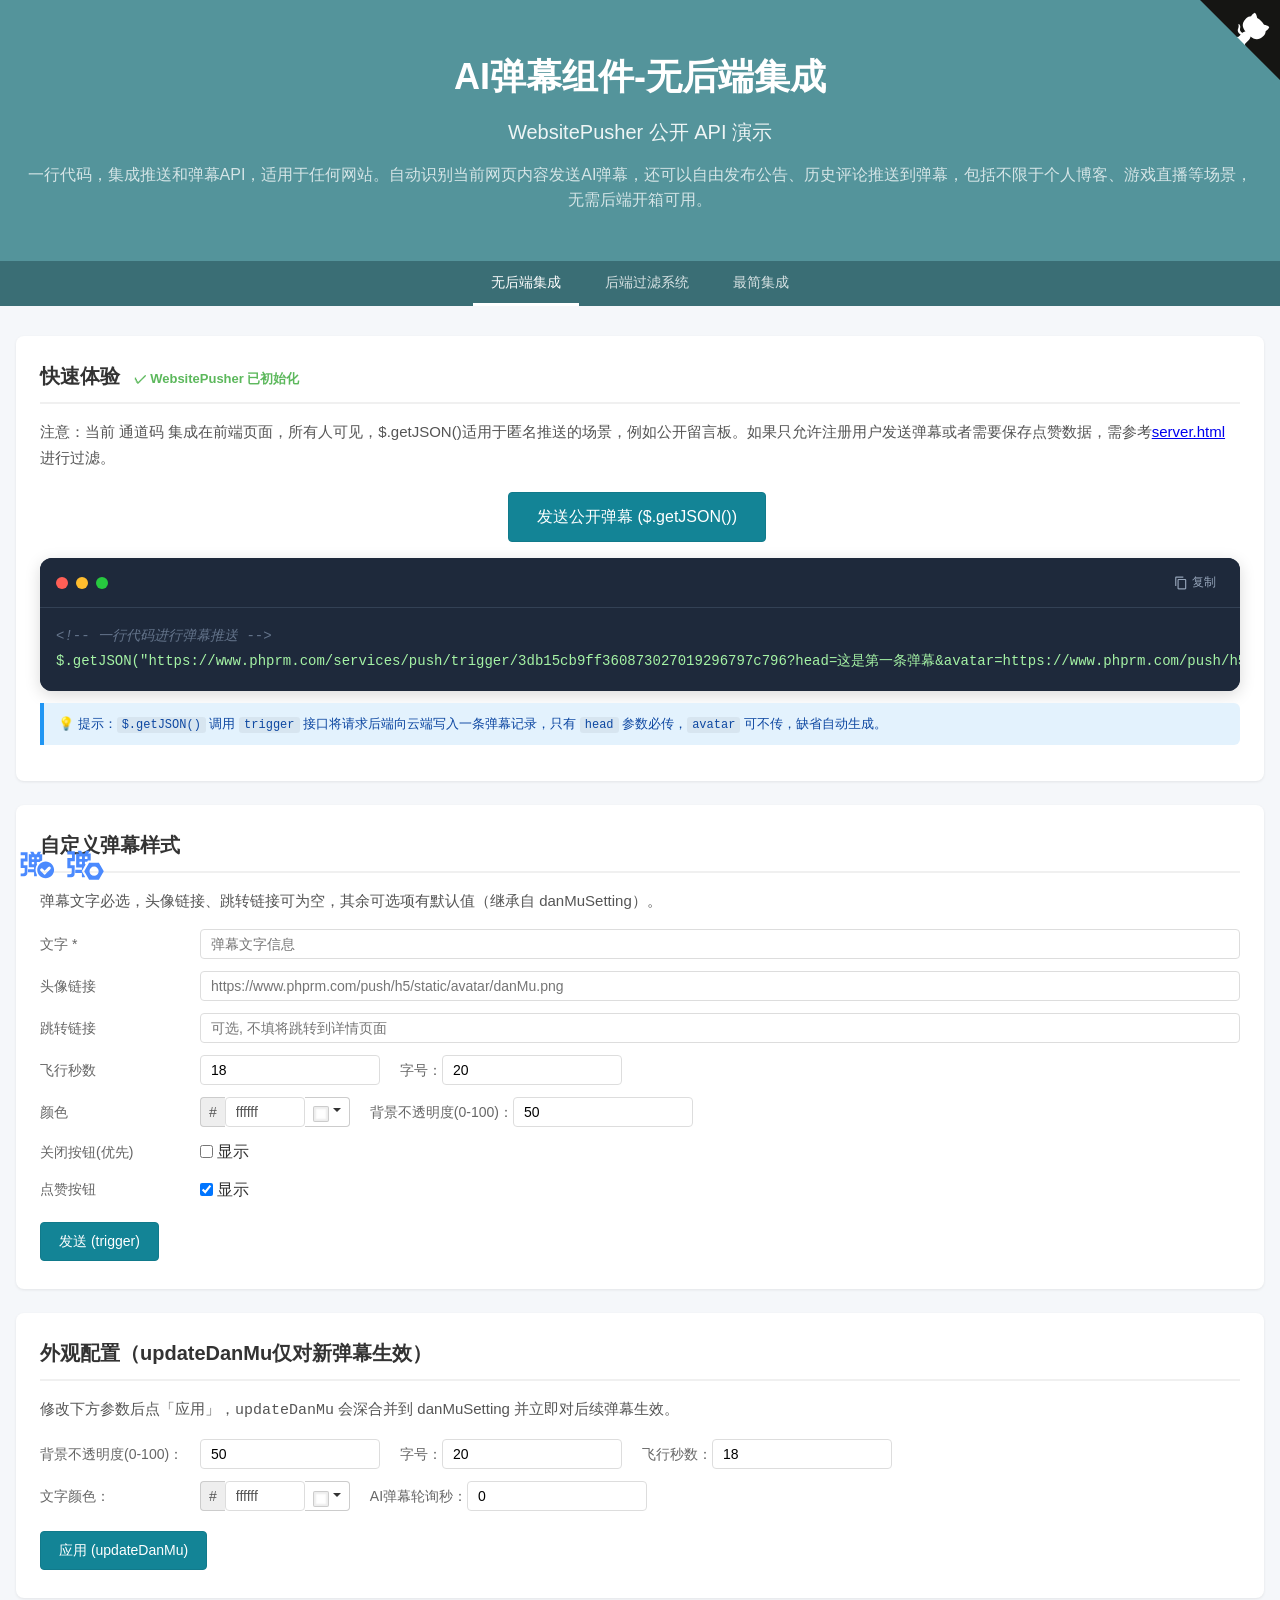
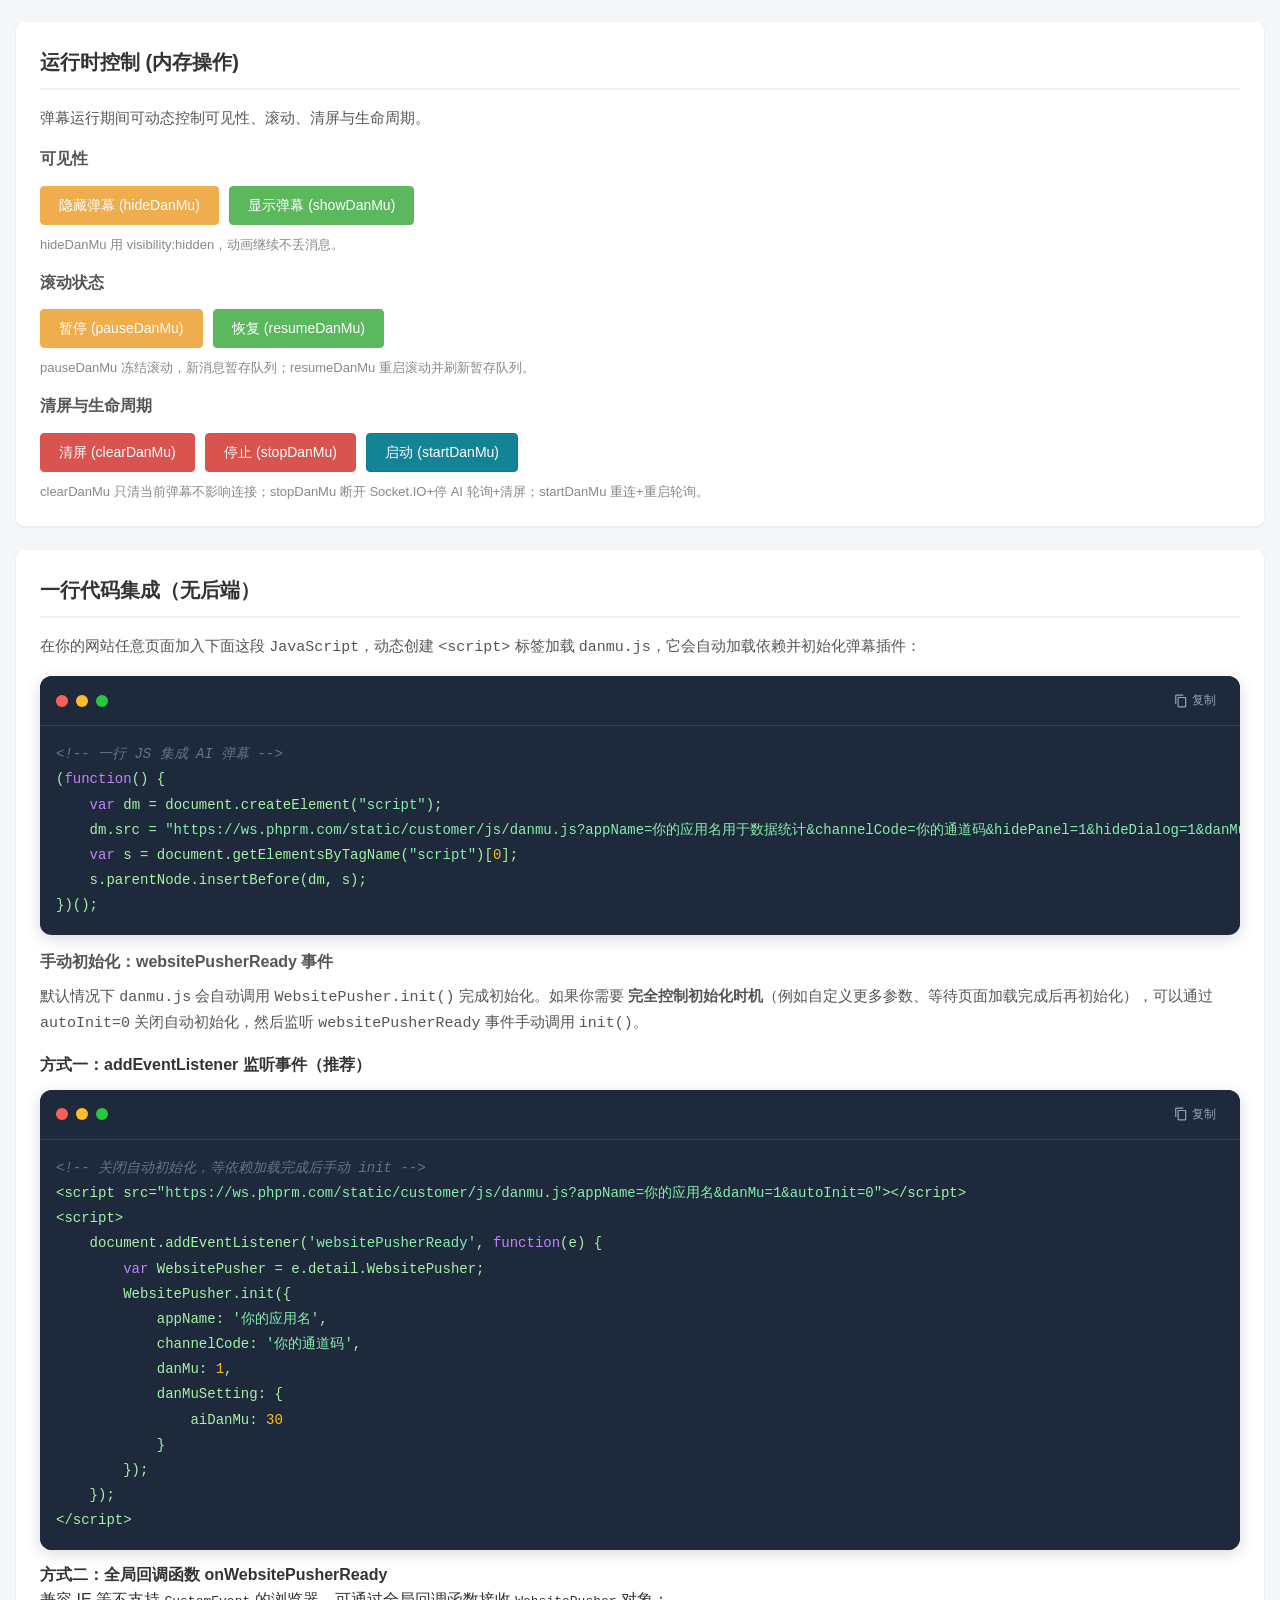
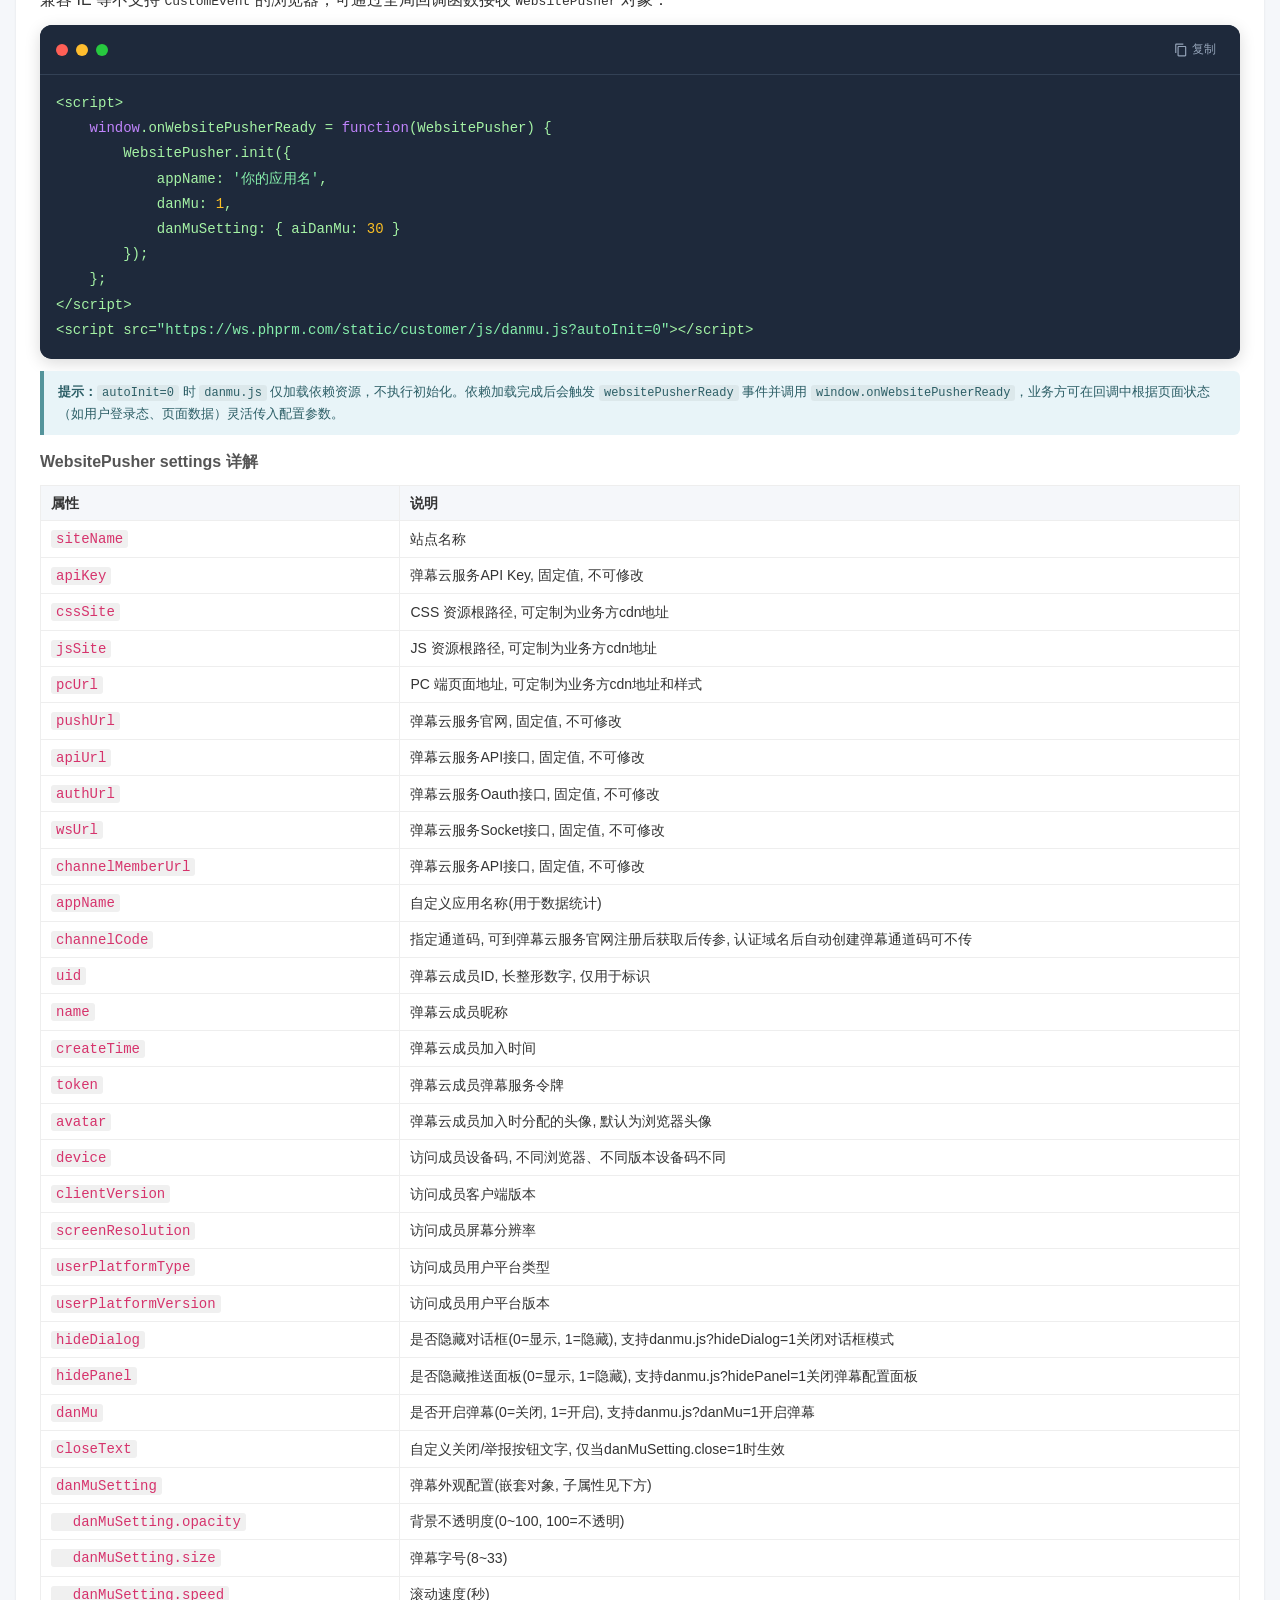
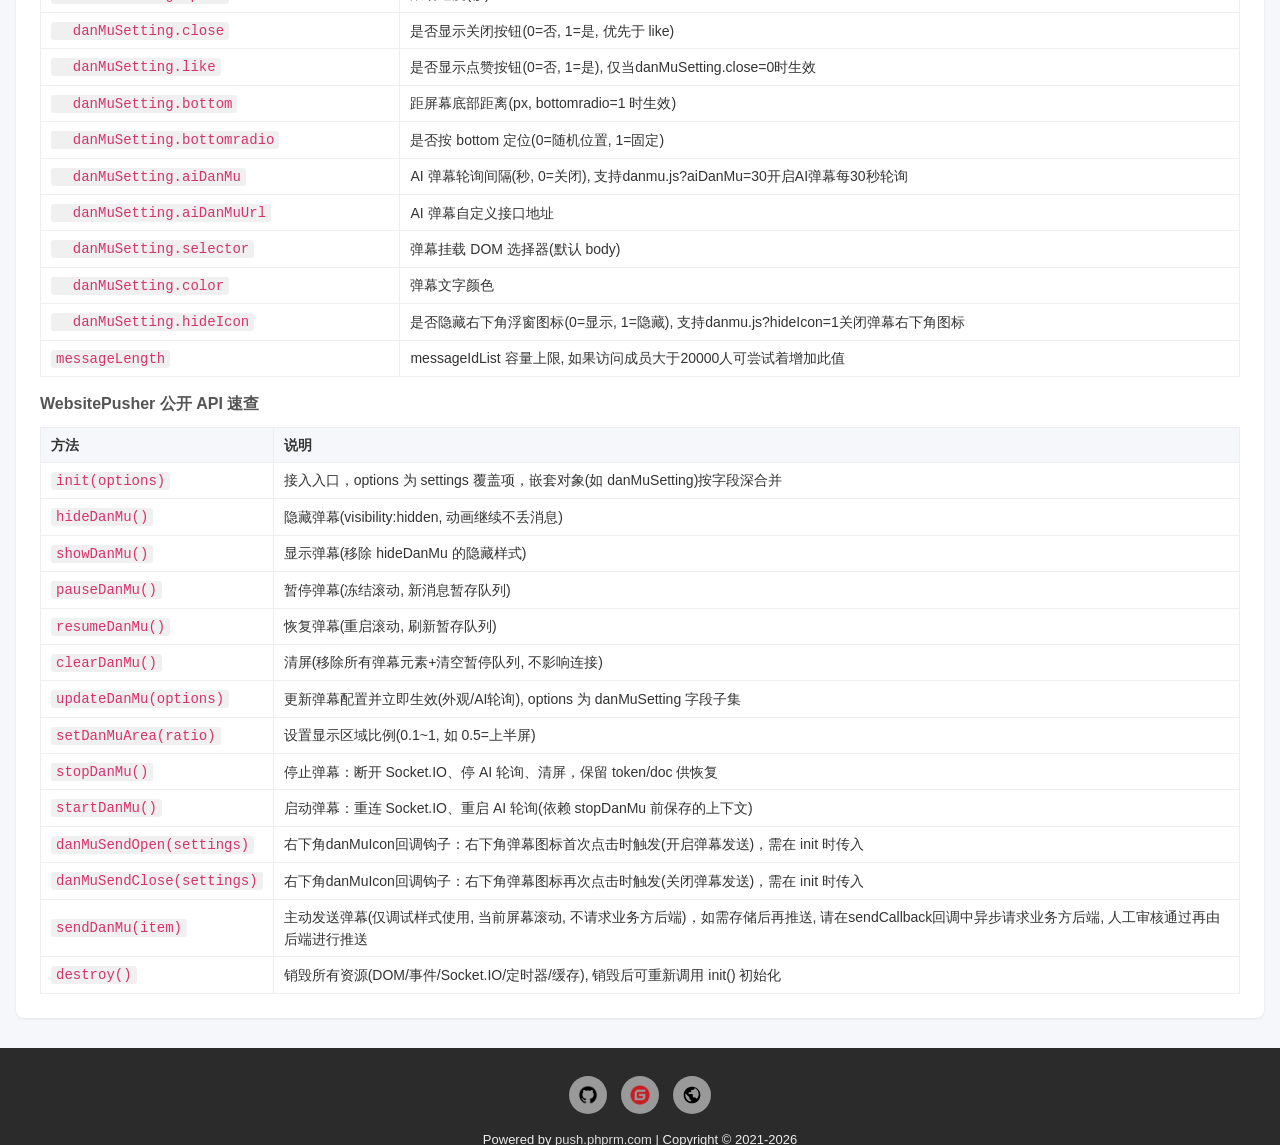
==== index.html @ 6d4375ad "fix: 查询通道接口支持跨域以及退出功能修改" ====
<!DOCTYPE html>
<html lang="zh-CN">
<head>
    <meta charset="utf-8" />
    <meta name="viewport" content="width=device-width, initial-scale=1.0" />
    <title>AI弹幕组件-无后端集成 - WebsitePusher 公开 API 演示</title>
    <meta name="description" content="AI弹幕组件 - 一行代码为任意网站接入弹幕系统，支持AI自动弹幕、WebSocket实时推送、点赞交互，无需后端开箱可用。" />
    <link rel="stylesheet" type="text/css" href="static/css/barrager.css" />
    <link rel="stylesheet" type="text/css" href="static/pick-a-color/css/pick-a-color-1.2.3.min.css" />
    <style>
        * { margin: 0; padding: 0; box-sizing: border-box; }
        body {
            font-family: "Microsoft YaHei", Arial, Helvetica, sans-serif;
            background: #f5f7fa;
            color: #333;
            line-height: 1.6;
            padding-bottom: 40px;
        }
        .header {
            background: #54949B;
            color: #fff;
            padding: 48px 20px;
            text-align: center;
        }
        .header h1 { font-size: 36px; margin-bottom: 10px; }
        .header p { font-size: 20px; opacity: .9; }
        .header .meta { margin-top: 14px; font-size: 16px; opacity: .75; }
        .container { max-width: 1470px; margin: 30px auto; padding: 0 16px; }
        .section {
            background: #fff;
            border-radius: 8px;
            box-shadow: 0 1px 3px rgba(0,0,0,.08);
            padding: 24px;
            margin-bottom: 24px;
        }
        .section h2 {
            font-size: 20px;
            margin-bottom: 16px;
            padding-bottom: 10px;
            border-bottom: 2px solid #f0f0f0;
        }
        .section h3 { font-size: 16px; margin: 14px 0 10px; color: #555; }
        .lead { font-size: 15px; color: #555; margin-bottom: 16px; }
        .btn {
            display: inline-block;
            font-weight: 400;
            text-align: center;
            white-space: nowrap;
            vertical-align: middle;
            user-select: none;
            border: 1px solid transparent;
            padding: 8px 18px;
            font-size: 14px;
            line-height: 1.5;
            border-radius: 4px;
            cursor: pointer;
            transition: all .15s;
            margin: 4px 6px 4px 0;
        }
        .btn-primary { color: #fff; background-color: #138496; border-color: #117a8b; }
        .btn-primary:hover { background-color: #5468d4; }
        .btn-warning { color: #fff; background-color: #f0ad4e; border-color: #f0ad4e; }
        .btn-warning:hover { background-color: #ec971f; }
        .btn-danger { color: #fff; background-color: #d9534f; border-color: #d9534f; }
        .btn-danger:hover { background-color: #c9302c; }
        .btn-success { color: #fff; background-color: #5cb85c; border-color: #5cb85c; }
        .btn-success:hover { background-color: #4cae4c; }
        .btn-lg { padding: 12px 28px; font-size: 16px; }
        .text-center { text-align: center; }
        .form-row { margin-bottom: 12px; display: flex; align-items: center; flex-wrap: wrap; }
        .form-row label { width: 160px; font-size: 14px; color: #666; }
        .form-row input[type=text],
        .form-row input[type=number] {
            flex: 1; min-width: 180px;
            padding: 6px 10px;
            border: 1px solid #ddd;
            border-radius: 4px;
            font-size: 14px;
        }
        .form-row input[type=checkbox] { margin-right: 4px; }
        .code-block {
            background: #1e293b;
            color: #a5f3a5;
            border-radius: 12px;
            font-family: Consolas, Monaco, "Courier New", monospace;
            font-size: 14px;
            line-height: 1.8;
            overflow: hidden;
            box-shadow: 0 4px 16px rgba(0,0,0,.15);
            margin: 12px 0;
        }
        .code-block-header {
            display: flex;
            align-items: center;
            justify-content: space-between;
            padding: 12px 16px;
            background: #1e293b;
            border-bottom: 1px solid #334155;
        }
        .code-block-dots { display: flex; gap: 8px; }
        .code-block-dots span {
            width: 12px; height: 12px; border-radius: 50%; display: inline-block;
        }
        .code-block-dots .dot-red { background: #ff5f56; }
        .code-block-dots .dot-yellow { background: #ffbd2e; }
        .code-block-dots .dot-green { background: #27c93f; }
        .code-block-copy {
            background: none; border: none; color: #94a3b8; cursor: pointer;
            font-size: 12px; padding: 4px 8px; border-radius: 4px;
            display: flex; align-items: center; gap: 4px;
            transition: all .15s;
        }
        .code-block-copy:hover { background: #334155; color: #e2e8f0; }
        .code-block-copy svg { width: 14px; height: 14px; fill: currentColor; }
        .code-block-body {
            padding: 16px;
            overflow-x: auto;
            white-space: pre;
            background: #1e293b;
        }
        .code-block .k { color: #c084fc; }
        .code-block .s { color: #86efac; }
        .code-block .c { color: #64748b; font-style: italic; }
        .code-block .n { color: #fbbf24; }
        .note {
            background: #e3f2fd;
            border-left: 4px solid #2196f3;
            padding: 10px 14px;
            margin: 12px 0;
            font-size: 13px;
            color: #0d47a1;
            border-radius: 0 6px 6px 0;
            line-height: 1.7;
        }
        .note code {
            background: rgba(0,0,0,.05);
            padding: 1px 5px;
            border-radius: 3px;
            font-size: 12px;
            color: #0d47a1;
        }
        .tip {
            background: #e8f4f8;
            border-left: 4px solid #54949B;
            padding: 10px 14px;
            margin: 12px 0;
            font-size: 13px;
            color: #2c5e66;
            border-radius: 0 6px 6px 0;
            line-height: 1.7;
        }
        .tip code {
            background: rgba(0,0,0,.05);
            padding: 1px 5px;
            border-radius: 3px;
            font-size: 12px;
            color: #2c5e66;
        }
        .api-table { width: 100%; border-collapse: collapse; font-size: 14px; margin-top: 8px; }
        .api-table th { background: #f5f7fa; text-align: left; padding: 6px 10px; border: 1px solid #eee; }
        .api-table td { padding: 6px 10px; border: 1px solid #eee; }
        .api-table code  {
            background: #f0f0f0;
            padding: 1px 5px;
            border-radius: 3px;
            font-size: 14px;
            color: #d6336c;
        }
        #status { display: inline-block; margin-left: 8px; font-size: 13px; color: #5cb85c; }

        /* ===== pick-a-color 颜色选择器样式(flex 布局, 三段自动等高) ===== */
        .pick-a-color-markup {
            display: inline-flex; align-items: stretch; vertical-align: middle;
            height: 30px;
        }
        /* # 前缀框: 固定高度 30px 与页面 .form-row input 等高, !important 覆盖 pick-a-color 响应式媒体查询 */
        .pick-a-color-markup .input-group-addon {
            display: flex; align-items: center; justify-content: center;
            height: 100% !important; padding: 0 8px; font-size: 14px; line-height: 1; color: #555;
            background-color: #eee; border: 1px solid #ccc; border-right: 0;
            border-radius: 4px 0 0 4px; box-sizing: border-box;
        }
        /* hex 输入框: 固定宽度 60px + 高度 100% (!important 覆盖 .form-row input 的 min-width:180px) */
        .pick-a-color-markup .pick-a-color {
            width: 80px !important; min-width: 80px !important; max-width: 100px !important;
            height: 100% !important; padding: 0 8px; font-size: 14px; line-height: 1;
            color: #555; background-color: #fff; border: 1px solid #ccc; border-left: 0; border-right: 0;
            box-shadow: none; outline: none; box-sizing: border-box;
        }
        /* 下拉按钮容器, 作为 color-menu 的定位上下文 */
        .pick-a-color-markup .input-group-btn {
            position: relative; display: flex; align-items: stretch;
            height: 100%;
        }
        .pick-a-color-markup .btn,
        .pick-a-color-markup .input-group-btn .color-dropdown {
            display: flex; align-items: center; gap: 4px; margin: 0;
            height: 100% !important; padding: 0 8px; font-size: 14px; line-height: 1; cursor: pointer;
            border: 1px solid #ccc; border-left: 0; border-radius: 0 4px 4px 0;
            background-color: #fff; box-sizing: border-box;
        }
        .pick-a-color-markup .btn-default { color: #333; }
        .pick-a-color-markup .color-preview {
            display: inline-block; width: 16px; height: 16px;
            border: 1px solid rgba(0,0,0,0.2); border-radius: 2px;
            vertical-align: middle; margin: 0;
        }
        .pick-a-color-markup .color-menu.dropdown-menu {
            position: absolute; top: 100%; left: 0; z-index: 1000;
            display: none; min-width: 160px; padding: 5px 0;
            margin: 2px 0 0; font-size: 14px; text-align: left; list-style: none;
            background-color: #fff; background-clip: padding-box;
            border: 1px solid #ccc; border-radius: 4px; box-shadow: 0 6px 12px rgba(0,0,0,.175);
        }
        .pick-a-color-markup .caret {
            display: inline-block; width: 0; height: 0; vertical-align: middle;
            border-top: 4px solid #333;
            border-right: 4px solid transparent; border-left: 4px solid transparent;
        }
        /* GitHub Corner */
        .github-corner:hover .octo-arm { animation: octocat-wave 560ms ease-in-out; }
        @keyframes octocat-wave { 0%,100% { transform: rotate(0); } 20%,60% { transform: rotate(-25deg); } 40%,80% { transform: rotate(10deg); } }
        @media (max-width: 500px) { .github-corner:hover .octo-arm { animation: none; } .github-corner .octo-arm { animation: octocat-wave 560ms ease-in-out; } }
        /* Page Navigation */
        .nav-bar {
            background: #3a6e75; padding: 0 20px; display: flex; justify-content: center; gap: 8px;
        }
        .nav-bar a {
            color: #fff; text-decoration: none; padding: 10px 18px; font-size: 14px; opacity: .8;
            border-bottom: 3px solid transparent; transition: all .15s;
        }
        .nav-bar a:hover { opacity: 1; }
        .nav-bar a.active { border-bottom-color: #fff; opacity: 1; }
        /* Footer */
        .footer {
            background: #2b2b2b; color: #eee; text-align: center; padding: 28px 20px 20px; margin-top: 20px;
        }
        .footer-icons { display: flex; justify-content: center; gap: 14px; margin-bottom: 14px; }
        .footer-icons a {
            display: flex; align-items: center; justify-content: center;
            width: 38px; height: 38px; border-radius: 50%;
            background: #999; transition: background .15s;
        }
        .footer-icons a:hover { background: #fff; }
        .footer-icons img { width: 20px; height: 20px; display: block; }
        .footer-copy { font-size: 13px; line-height: 1.8; }
        .footer-copy a { color: #ddd; text-decoration: none; }
        .footer-copy a:hover { color: #fff; }
    </style>
</head>
<body>
    <!-- GitHub Corner -->
    <a href="https://github.com/teakong/danmu" class="github-corner" aria-label="View source on GitHub"><svg width="80" height="80" viewBox="0 0 250 250" style="fill:#151513; color:#fff; position: absolute; top: 0; border: 0; right: 0; z-index: 9999;" aria-hidden="true"><path d="M0,0 L115,115 L130,115 L142,142 L250,250 L250,0 Z"/><path d="M128.3,109.0 C113.8,99.7 119.0,89.6 119.0,89.6 C122.0,82.7 120.5,78.6 120.5,78.6 C119.2,72.0 123.4,76.3 123.4,76.3 C127.3,80.9 125.5,87.3 125.5,87.3 C122.9,97.6 130.6,101.9 134.4,103.2" fill="currentColor" style="transform-origin: 130px 106px;" class="octo-arm"/><path d="M115.0,115.0 C114.9,115.1 118.7,116.5 119.8,115.4 L133.7,101.6 C136.9,99.2 139.9,98.4 142.2,98.6 C133.8,88.0 127.5,74.4 143.8,58.0 C148.5,53.4 154.0,51.2 159.7,51.0 C160.3,49.4 163.2,43.6 171.4,40.1 C171.4,40.1 176.1,42.5 178.8,56.2 C183.1,58.6 187.2,61.8 190.9,65.4 C194.5,69.0 197.7,73.2 200.1,77.6 C213.8,80.2 216.3,84.9 216.3,84.9 C212.7,93.1 206.9,96.0 205.4,96.6 C205.1,102.4 203.0,107.8 198.3,112.5 C181.9,128.9 168.3,122.5 157.7,114.1 C157.9,116.9 156.7,120.9 152.7,124.9 L141.0,136.5 C139.8,137.7 141.6,141.9 141.8,141.8 Z" fill="currentColor" class="octo-body"/></svg></a>
    <div class="header">
        <h1>AI弹幕组件-无后端集成</h1>
        <p>WebsitePusher 公开 API 演示</p>
        <div class="meta">一行代码，集成推送和弹幕API，适用于任何网站。自动识别当前网页内容发送AI弹幕，还可以自由发布公告、历史评论推送到弹幕，包括不限于个人博客、游戏直播等场景，无需后端开箱可用。</div>
    </div>

    <div class="nav-bar">
        <a href="index.html" class="active">无后端集成</a>
        <a href="server.html">后端过滤系统</a>
        <a href="simple.html">最简集成</a>
    </div>

    <div class="container">
        <!-- 快速体验 -->
        <div class="section">
            <h2>快速体验 <span id="status"></span></h2>
            <p class="lead">注意：当前 <code>通道码</code> 集成在前端页面，所有人可见，$.getJSON()适用于匿名推送的场景，例如公开留言板。如果只允许<code>注册用户</code>发送弹幕或者需要保存<code>点赞</code>数据，需参考<a href="index.html">server.html</a>进行<code>过滤</code>。</p>
            <div class="text-center">
                <button class="btn btn-primary btn-lg" onclick="sendExample()">发送公开弹幕 ($.getJSON())</button>
            </div>
            <div class="code-block">
                <div class="code-block-header">
                    <div class="code-block-dots">
                        <span class="dot-red"></span>
                        <span class="dot-yellow"></span>
                        <span class="dot-green"></span>
                    </div>
                    <button class="code-block-copy" onclick="copyCode(this)">
                        <svg viewBox="0 0 24 24"><path d="M16 1H4c-1.1 0-2 .9-2 2v14h2V3h12V1zm3 4H8c-1.1 0-2 .9-2 2v14c0 1.1.9 2 2 2h11c1.1 0 2-.9 2-2V7c0-1.1-.9-2-2-2zm0 16H8V7h11v14z"/></svg>
                        复制
                    </button>
                </div>
                <div class="code-block-body"><span class="c">&lt;!-- 一行代码进行弹幕推送 --&gt;</span>
$.getJSON("https://www.phprm.com/services/push/trigger/3db15cb9ff360873027019296797c796?head=这是第一条弹幕&avatar=https://www.phprm.com/push/h5/static/avatar/danMu.png");
</div>
            </div>
            <div class="note">
                💡 提示：<code>$.getJSON()</code> 调用 <code>trigger</code> 接口将请求后端向云端写入一条弹幕记录，只有 <code>head</code> 参数必传，<code>avatar</code> 可不传，缺省自动生成。
            </div>
        </div>

        <!-- 自定义弹幕 -->
        <div class="section">
            <h2>自定义弹幕样式</h2>
            <p class="lead">弹幕文字必选，头像链接、跳转链接可为空，其余可选项有默认值（继承自 danMuSetting）。</p>
            <div class="form-row">
                <label>文字 *</label>
                <input type="text" name="info" placeholder="弹幕文字信息" />
            </div>
            <div class="form-row">
                <label>头像链接</label>
                <input type="text" name="avatar" placeholder="https://www.phprm.com/push/h5/static/avatar/danMu.png" />
            </div>
            <div class="form-row">
                <label>跳转链接</label>
                <input type="text" name="href" placeholder="可选, 不填将跳转到详情页面" />
            </div>
            <div class="form-row">
                <label>飞行秒数</label>
                <input id="custom-speed" type="number" name="speed" value="18" min="1" style="max-width:100px;" />
                <label style="width:auto;margin-left:20px;">字号：</label>
                <input id="custom-size" type="number" name="size" value="20" min="8" max="33" style="max-width:80px;" />
            </div>
            <div class="form-row">
                <label>颜色</label>
                <input id="custom-color" type="text" name="color" value="fff" class="pick-a-color" />
                <label style="width:auto;margin-left:20px;">背景不透明度(0-100)：</label>
                <input id="custom-opacity" type="number" name="opacity" value="50" min="0" max="100" style="max-width:80px;" />
            </div>
            <div class="form-row">
                <label>关闭按钮(优先)</label>
                <input id="custom-close" type="checkbox" name="close" /> 显示
            </div>
            <div class="form-row">
                <label>点赞按钮</label>
                <input id="custom-like" type="checkbox" name="like" checked /> 显示
            </div>
            <div style="margin-top:16px;">
                <button class="btn btn-primary" onclick="sendCustom()">发送 (trigger)</button>
            </div>
        </div>

        <!-- 外观配置实时生效 -->
        <div class="section">
            <h2>外观配置（updateDanMu仅对新弹幕生效）</h2>
            <p class="lead">修改下方参数后点「应用」，<code>updateDanMu</code> 会深合并到 danMuSetting 并立即对后续弹幕生效。</p>
            <div class="form-row">
                <label>背景不透明度(0-100)：</label>
                <input type="number" id="cfg-opacity" value="50" min="0" max="100" style="max-width:100px;" />
                <label style="width:auto;margin-left:20px;">字号：</label>
                <input type="number" id="cfg-size" value="20" min="8" max="33" style="max-width:80px;" />
                <label style="width:auto;margin-left:20px;">飞行秒数：</label>
                <input type="number" id="cfg-speed" value="18" min="1" style="max-width:80px;" />
            </div>
            <div class="form-row">
                <label>文字颜色：</label>
                <input type="text" id="cfg-color" value="fff" class="pick-a-color" />
                <label style="width:auto;margin-left:20px;">AI弹幕轮询秒：</label>
                <input type="number" id="cfg-aiDanMu" value="0" min="10" style="max-width:80px;" title="0=关闭" />
            </div>
            <div style="margin-top:16px;">
                <button class="btn btn-primary" onclick="applyConfig()">应用 (updateDanMu)</button>
            </div>
        </div>

        <!-- 运行时控制 -->
        <div class="section">
            <h2>运行时控制 (内存操作)</h2>
            <p class="lead">弹幕运行期间可动态控制可见性、滚动、清屏与生命周期。</p>
            <h3>可见性</h3>
            <button class="btn btn-warning" onclick="callApi('hideDanMu')">隐藏弹幕 (hideDanMu)</button>
            <button class="btn btn-success" onclick="callApi('showDanMu')">显示弹幕 (showDanMu)</button>
            <p style="font-size:13px;color:#888;margin-top:6px;">hideDanMu 用 visibility:hidden，动画继续不丢消息。</p>

            <h3>滚动状态</h3>
            <button class="btn btn-warning" onclick="callApi('pauseDanMu')">暂停 (pauseDanMu)</button>
            <button class="btn btn-success" onclick="callApi('resumeDanMu')">恢复 (resumeDanMu)</button>
            <p style="font-size:13px;color:#888;margin-top:6px;">pauseDanMu 冻结滚动，新消息暂存队列；resumeDanMu 重启滚动并刷新暂存队列。</p>

            <h3>清屏与生命周期</h3>
            <button class="btn btn-danger" onclick="callApi('clearDanMu')">清屏 (clearDanMu)</button>
            <button class="btn btn-danger" onclick="callApi('stopDanMu')">停止 (stopDanMu)</button>
            <button class="btn btn-primary" onclick="callApi('startDanMu')">启动 (startDanMu)</button>
            <p style="font-size:13px;color:#888;margin-top:6px;">clearDanMu 只清当前弹幕不影响连接；stopDanMu 断开 Socket.IO+停 AI 轮询+清屏；startDanMu 重连+重启轮询。</p>
        </div>

        <!-- 一行代码集成 -->
        <div class="section">
            <h2>一行代码集成（无后端）</h2>
            <p class="lead">在你的网站任意页面加入下面这段 <code>JavaScript</code>，动态创建 <code>&lt;script&gt;</code> 标签加载 <code>danmu.js</code>，它会自动加载依赖并初始化弹幕插件：</p>
            <div class="code-block">
                <div class="code-block-header">
                    <div class="code-block-dots">
                        <span class="dot-red"></span>
                        <span class="dot-yellow"></span>
                        <span class="dot-green"></span>
                    </div>
                    <button class="code-block-copy" onclick="copyCode(this)">
                        <svg viewBox="0 0 24 24"><path d="M16 1H4c-1.1 0-2 .9-2 2v14h2V3h12V1zm3 4H8c-1.1 0-2 .9-2 2v14c0 1.1.9 2 2 2h11c1.1 0 2-.9 2-2V7c0-1.1-.9-2-2-2zm0 16H8V7h11v14z"/></svg>
                        复制
                    </button>
                </div>
                <div class="code-block-body"><span class="c">&lt;!-- 一行 JS 集成 AI 弹幕 --&gt;</span>
(<span class="k">function</span>() {
    <span class="k">var</span> dm = document.createElement(<span class="s">"script"</span>);
    dm.src = <span class="s">"https://ws.phprm.com/static/customer/js/danmu.js?appName=你的应用名用于数据统计&amp;channelCode=你的通道码&amp;hidePanel=1&amp;hideDialog=1&amp;danMu=1"</span>;
    <span class="k">var</span> s = document.getElementsByTagName(<span class="s">"script"</span>)[<span class="n">0</span>];
    s.parentNode.insertBefore(dm, s);
})();</div>
            </div>

            <h3>手动初始化：websitePusherReady 事件</h3>
            <p class="lead">默认情况下 <code>danmu.js</code> 会自动调用 <code>WebsitePusher.init()</code> 完成初始化。如果你需要 <strong>完全控制初始化时机</strong>（例如自定义更多参数、等待页面加载完成后再初始化），可以通过 <code>autoInit=0</code> 关闭自动初始化，然后监听 <code>websitePusherReady</code> 事件手动调用 <code>init()</code>。</p>

            <h4>方式一：addEventListener 监听事件（推荐）</h4>
            <div class="code-block">
                <div class="code-block-header">
                    <div class="code-block-dots">
                        <span class="dot-red"></span>
                        <span class="dot-yellow"></span>
                        <span class="dot-green"></span>
                    </div>
                    <button class="code-block-copy" onclick="copyCode(this)">
                        <svg viewBox="0 0 24 24"><path d="M16 1H4c-1.1 0-2 .9-2 2v14h2V3h12V1zm3 4H8c-1.1 0-2 .9-2 2v14c0 1.1.9 2 2 2h11c1.1 0 2-.9 2-2V7c0-1.1-.9-2-2-2zm0 16H8V7h11v14z"/></svg>
                        复制
                    </button>
                </div>
                <div class="code-block-body"><span class="c">&lt;!-- 关闭自动初始化，等依赖加载完成后手动 init --&gt;</span>
&lt;script src=<span class="s">"https://ws.phprm.com/static/customer/js/danmu.js?appName=你的应用名&amp;danMu=1&amp;autoInit=0"</span>&gt;&lt;/script&gt;
&lt;script&gt;
    document.addEventListener(<span class="s">'websitePusherReady'</span>, <span class="k">function</span>(e) {
        <span class="k">var</span> WebsitePusher = e.detail.WebsitePusher;
        WebsitePusher.init({
            appName: <span class="s">'你的应用名'</span>,
            channelCode: <span class="s">'你的通道码'</span>,
            danMu: <span class="n">1</span>,
            danMuSetting: {
                aiDanMu: <span class="n">30</span>
            }
        });
    });
&lt;/script&gt;</div>
            </div>

            <h4>方式二：全局回调函数 onWebsitePusherReady</h4>
            <p>兼容 IE 等不支持 <code>CustomEvent</code> 的浏览器，可通过全局回调函数接收 <code>WebsitePusher</code> 对象：</p>
            <div class="code-block">
                <div class="code-block-header">
                    <div class="code-block-dots">
                        <span class="dot-red"></span>
                        <span class="dot-yellow"></span>
                        <span class="dot-green"></span>
                    </div>
                    <button class="code-block-copy" onclick="copyCode(this)">
                        <svg viewBox="0 0 24 24"><path d="M16 1H4c-1.1 0-2 .9-2 2v14h2V3h12V1zm3 4H8c-1.1 0-2 .9-2 2v14c0 1.1.9 2 2 2h11c1.1 0 2-.9 2-2V7c0-1.1-.9-2-2-2zm0 16H8V7h11v14z"/></svg>
                        复制
                    </button>
                </div>
                <div class="code-block-body">&lt;script&gt;
    <span class="k">window</span>.onWebsitePusherReady = <span class="k">function</span>(WebsitePusher) {
        WebsitePusher.init({
            appName: <span class="s">'你的应用名'</span>,
            danMu: <span class="n">1</span>,
            danMuSetting: { aiDanMu: <span class="n">30</span> }
        });
    };
&lt;/script&gt;
&lt;script src=<span class="s">"https://ws.phprm.com/static/customer/js/danmu.js?autoInit=0"</span>&gt;&lt;/script&gt;</div>
            </div>

            <div class="tip">
                <strong>提示：</strong><code>autoInit=0</code> 时 <code>danmu.js</code> 仅加载依赖资源，不执行初始化。依赖加载完成后会触发 <code>websitePusherReady</code> 事件并调用 <code>window.onWebsitePusherReady</code>，业务方可在回调中根据页面状态（如用户登录态、页面数据）灵活传入配置参数。
            </div>

            <h3>WebsitePusher settings 详解</h3>
            <table class="api-table">
                <tr><th>属性</th><th>说明</th></tr>
                <tr><td><code>siteName</code></td><td>站点名称</td></tr>
                <tr><td><code>apiKey</code></td><td>弹幕云服务API Key, 固定值, 不可修改</td></tr>
                <tr><td><code>cssSite</code></td><td>CSS 资源根路径, 可定制为业务方cdn地址</td></tr>
                <tr><td><code>jsSite</code></td><td>JS 资源根路径, 可定制为业务方cdn地址</td></tr>
                <tr><td><code>pcUrl</code></td><td>PC 端页面地址, 可定制为业务方cdn地址和样式</td></tr>
                <tr><td><code>pushUrl</code></td><td>弹幕云服务官网, 固定值, 不可修改</td></tr>
                <tr><td><code>apiUrl</code></td><td>弹幕云服务API接口, 固定值, 不可修改</td></tr>
                <tr><td><code>authUrl</code></td><td>弹幕云服务Oauth接口, 固定值, 不可修改</td></tr>
                <tr><td><code>wsUrl</code></td><td>弹幕云服务Socket接口, 固定值, 不可修改</td></tr>
                <tr><td><code>channelMemberUrl</code></td><td>弹幕云服务API接口, 固定值, 不可修改</td></tr>
                <tr><td><code>appName</code></td><td>自定义应用名称(用于数据统计)</td></tr>
                <tr><td><code>channelCode</code></td><td>指定通道码, 可到弹幕云服务官网注册后获取后传参, 认证域名后自动创建弹幕通道码可不传</td></tr>
                <tr><td><code>uid</code></td><td>弹幕云成员ID, 长整形数字, 仅用于标识</td></tr>
                <tr><td><code>name</code></td><td>弹幕云成员昵称</td></tr>
                <tr><td><code>createTime</code></td><td>弹幕云成员加入时间</td></tr>
                <tr><td><code>token</code></td><td>弹幕云成员弹幕服务令牌</td></tr>
                <tr><td><code>avatar</code></td><td>弹幕云成员加入时分配的头像, 默认为浏览器头像</td></tr>
                <tr><td><code>device</code></td><td>访问成员设备码, 不同浏览器、不同版本设备码不同</td></tr>
                <tr><td><code>clientVersion</code></td><td>访问成员客户端版本</td></tr>
                <tr><td><code>screenResolution</code></td><td>访问成员屏幕分辨率</td></tr>
                <tr><td><code>userPlatformType</code></td><td>访问成员用户平台类型</td></tr>
                <tr><td><code>userPlatformVersion</code></td><td>访问成员用户平台版本</td></tr>
                <tr><td><code>hideDialog</code></td><td>是否隐藏对话框(0=显示, 1=隐藏), <font>支持danmu.js?hideDialog=1关闭对话框模式</font></td></tr>
                <tr><td><code>hidePanel</code></td><td>是否隐藏推送面板(0=显示, 1=隐藏), <font>支持danmu.js?hidePanel=1关闭弹幕配置面板</font></td></tr>
                <tr><td><code>danMu</code></td><td>是否开启弹幕(0=关闭, 1=开启), <font>支持danmu.js?danMu=1开启弹幕</font></td></tr>
                <tr><td><code>closeText</code></td><td>自定义关闭/举报按钮文字, 仅当danMuSetting.close=1时生效</td></tr>
                <tr><td><code>danMuSetting</code></td><td>弹幕外观配置(嵌套对象, 子属性见下方)</td></tr>
                <tr><td><code>&nbsp;&nbsp;danMuSetting.opacity</code></td><td>背景不透明度(0~100, 100=不透明)</td></tr>
                <tr><td><code>&nbsp;&nbsp;danMuSetting.size</code></td><td>弹幕字号(8~33)</td></tr>
                <tr><td><code>&nbsp;&nbsp;danMuSetting.speed</code></td><td>滚动速度(秒)</td></tr>
                <tr><td><code>&nbsp;&nbsp;danMuSetting.close</code></td><td>是否显示关闭按钮(0=否, 1=是, 优先于 like)</td></tr>
                <tr><td><code>&nbsp;&nbsp;danMuSetting.like</code></td><td>是否显示点赞按钮(0=否, 1=是), 仅当danMuSetting.close=0时生效</td></tr>
                <tr><td><code>&nbsp;&nbsp;danMuSetting.bottom</code></td><td>距屏幕底部距离(px, bottomradio=1 时生效)</td></tr>
                <tr><td><code>&nbsp;&nbsp;danMuSetting.bottomradio</code></td><td>是否按 bottom 定位(0=随机位置, 1=固定)</td></tr>
                <tr><td><code>&nbsp;&nbsp;danMuSetting.aiDanMu</code></td><td>AI 弹幕轮询间隔(秒, 0=关闭), <font>支持danmu.js?aiDanMu=30开启AI弹幕每30秒轮询</font></td></tr>
                <tr><td><code>&nbsp;&nbsp;danMuSetting.aiDanMuUrl</code></td><td>AI 弹幕自定义接口地址</td></tr>
                <tr><td><code>&nbsp;&nbsp;danMuSetting.selector</code></td><td>弹幕挂载 DOM 选择器(默认 body)</td></tr>
                <tr><td><code>&nbsp;&nbsp;danMuSetting.color</code></td><td>弹幕文字颜色</td></tr>
                <tr><td><code>&nbsp;&nbsp;danMuSetting.hideIcon</code></td><td>是否隐藏右下角浮窗图标(0=显示, 1=隐藏), <font>支持danmu.js?hideIcon=1关闭弹幕右下角图标</font></td></tr>
                <tr><td><code>messageLength</code></td><td>messageIdList 容量上限, 如果访问成员大于20000人可尝试着增加此值</td></tr>
            </table>

            <h3>WebsitePusher 公开 API 速查</h3>
            <table class="api-table">
                <tr><th>方法</th><th>说明</th></tr>
                <tr><td><code>init(options)</code></td><td>接入入口，options 为 settings 覆盖项，嵌套对象(如 danMuSetting)按字段深合并</td></tr>
                <tr><td><code>hideDanMu()</code></td><td>隐藏弹幕(visibility:hidden, 动画继续不丢消息)</td></tr>
                <tr><td><code>showDanMu()</code></td><td>显示弹幕(移除 hideDanMu 的隐藏样式)</td></tr>
                <tr><td><code>pauseDanMu()</code></td><td>暂停弹幕(冻结滚动, 新消息暂存队列)</td></tr>
                <tr><td><code>resumeDanMu()</code></td><td>恢复弹幕(重启滚动, 刷新暂存队列)</td></tr>
                <tr><td><code>clearDanMu()</code></td><td>清屏(移除所有弹幕元素+清空暂停队列, 不影响连接)</td></tr>
                <tr><td><code>updateDanMu(options)</code></td><td>更新弹幕配置并立即生效(外观/AI轮询), options 为 danMuSetting 字段子集</td></tr>
                <tr><td><code>setDanMuArea(ratio)</code></td><td>设置显示区域比例(0.1~1, 如 0.5=上半屏)</td></tr>
                <tr><td><code>stopDanMu()</code></td><td>停止弹幕：断开 Socket.IO、停 AI 轮询、清屏，保留 token/doc 供恢复</td></tr>
                <tr><td><code>startDanMu()</code></td><td>启动弹幕：重连 Socket.IO、重启 AI 轮询(依赖 stopDanMu 前保存的上下文)</td></tr>
                <tr><td><code>danMuSendOpen(settings)</code></td><td>右下角danMuIcon回调钩子：右下角弹幕图标首次点击时触发(开启弹幕发送)，需在 init 时传入</td></tr>
                <tr><td><code>danMuSendClose(settings)</code></td><td>右下角danMuIcon回调钩子：右下角弹幕图标再次点击时触发(关闭弹幕发送)，需在 init 时传入</td></tr>
                <tr><td><code>sendDanMu(item)</code></td><td>主动发送弹幕(仅调试样式使用, 当前屏幕滚动, 不请求业务方后端)，如需存储后再推送, 请在sendCallback回调中异步请求业务方后端, 人工审核通过再由后端进行推送</td></tr>
                <tr><td><code>destroy()</code></td><td>销毁所有资源(DOM/事件/Socket.IO/定时器/缓存), 销毁后可重新调用 init() 初始化</td></tr>
            </table>
        </div>

    </div>

    <!-- Footer -->
    <footer class="footer">
        <div class="footer-icons">
            <a href="https://github.com/teakong/danmu" target="_blank" aria-label="GitHub" title="GitHub">
                <img src="static/css/images/github.png" alt="GitHub" width="20" height="20" />
            </a>
            <a href="https://gitee.com/teakong/danmu" target="_blank" aria-label="Gitee" title="Gitee 码云">
                <img src="static/css/images/gitee.png" alt="Gitee" width="20" height="20" />
            </a>
            <a href="https://teakong.github.io/danmu" target="_blank" aria-label="在线演示" title="在线演示">
                <svg width="20" height="20" viewBox="0 0 24 24" xmlns="http://www.w3.org/2000/svg"><path d="M12 2C6.48 2 2 6.48 2 12s4.48 10 10 10 10-4.48 10-10S17.52 2 12 2zm-1 17.93c-3.95-.49-7-3.85-7-7.93 0-.62.08-1.21.21-1.79L9 15v1c0 1.1.9 2 2 2v1.93zm6.9-2.54c-.26-1.5-1.68-2.66-3.4-2.66h-1.5v-3c0-.55-.45-1-1-1H8v-2h2c.55 0 1-.45 1-1V6h2c1.1 0 2-.9 2-2v-.41c2.93 1.19 5 4.07 5 7.41 0 2.08-.8 3.97-2.1 5.39z"/></svg>
            </a>
        </div>
        <div class="footer-copy">
            Powered by <a href="http://push.phprm.com">push.phprm.com</a> | Copyright &copy; 2021-2026
        </div>
    </footer>

    <!-- 一行代码引入所有资源文件 -->
    <script type="text/javascript">
        (function () {
            var dm = document.createElement("script");
            dm.src = "static/js/danmu.js?appName=AI弹幕&danMu=1&autoInit=0";
            var s = document.getElementsByTagName("script")[0];
            s.parentNode.insertBefore(dm, s);
        })();
    </script>
    <script type="text/javascript">
    var settings = {
        appName: "AI弹幕",	 	// 必填
        danMu: 1,				// 弹幕传1
        channelCode: "3db15cb9ff360873027019296797c796",
        hidePanel: 1,			// 是否隐藏默认面板
        hideDialog: 1,			// 是否隐藏默认对话窗口
        danMuSetting: {
            hideIcon: 0,        // 0=显示右下角浮窗图标
            opacity: 50,        // 背景不透明度 0~100, 100=全不透明
            size: 20,           // 字号 8~33
            speed: 18,          // 飞行秒数
            like: 1,            // 1=显示点赞按钮
            close: 0,           // 0=不显示关闭按钮(优先于 like)
            color: "#fff",      // 文字颜色
            aiDanMu: 60         // 默认开启AI弹幕60秒间隔轮询
        },
        danMuInitCallback: function (settings) {
            // 从 localStorage 读取弹幕开关状态: "0"=关闭(不创建socket), 其他=开启(默认开启)
            var enabled = localStorage.getItem("danmu_enabled");
            if (enabled === "0") {
                return false;
            }
            return true;
        },
        sendCallback: function (item, s) {
            console && console.log("sendCallback", item);
            // sendDanMu 仅本地滚动, 这里异步请求后端 trigger 接口不审核直接推送给其他人
            callApiSendDanMu({
                channelCode: s.channelCode,
                head: item.info,
                avatar: item.img
            });
        },
        danMuSendOpen: function (settings) {
            console && console.log("danMuSendOpen settings", settings);
            // 写入 localStorage 标记弹幕开启
            localStorage.setItem("danmu_enabled", "1");
            // 避免重复创建
            if (document.getElementById("dm-send-box")) return;
            var box = document.createElement("div");
            box.id = "dm-send-box";
            box.style.cssText = [
                "position:fixed",
                "left:50%",
                "transform:translateX(-50%)",
                "bottom:20px",
                "z-index:2147483647",
                "width:500px",
                "padding:12px 14px",
                "background:rgba(30,30,30,.5)",
                "border-radius:10px",
                "box-shadow:0 4px 20px rgba(0,0,0,.4)",
                "display:flex",
                "gap:8px",
                "align-items:center"
            ].join(";");
            var input = document.createElement("input");
            input.type = "text";
            input.placeholder = "来发弹幕~";
            input.style.cssText = [
                "flex:1",
                "height:36px",
                "line-height:40px",
                "padding:8px 10px",
                "border:1px solid rgba(255,255,255,.25)",
                "border-radius:6px",
                "background:rgb(111 111 111)",
                "color:#fff",
                "font-size:16px",
                "outline:none"
            ].join(";");
            input.addEventListener("keydown", function (e) {
                if (e.key === "Enter") {
                    sendBtn.click();
                }
            });
            var sendBtn = document.createElement("button");
            sendBtn.textContent = "发送";
            sendBtn.style.cssText = [
                "padding:8px 18px",
                "border:none",
                "border-radius:6px",
                "background:#4b8afe",
                "color:#fff",
                "font-size:13px",
                "cursor:pointer",
                "white-space:nowrap"
            ].join(";");
            sendBtn.addEventListener("click", function () {
                var text = input.value.trim();
                if (!text) return;
                if (typeof WebsitePusher !== "undefined" && typeof WebsitePusher.sendDanMu === "function") {
                    WebsitePusher.sendDanMu({ info: text, img: settings.avatar});
                }
                input.value = "";
                input.focus();
            });
            var closeBtn = document.createElement("span");
            closeBtn.textContent = "×";
            closeBtn.style.cssText = [
                "position:absolute",
                "top:-8px",
                "right:-8px",
                "width:20px",
                "height:20px",
                "line-height:18px",
                "text-align:center",
                "background:#444",
                "color:#fff",
                "border-radius:50%",
                "font-size:14px",
                "cursor:pointer",
                "user-select:none"
            ].join(";");
            closeBtn.addEventListener("click", function () {
                box.remove();
                settings.danMuSendOpened = false;
            });
            box.appendChild(input);
            box.appendChild(sendBtn);
            box.appendChild(closeBtn);
            document.body.appendChild(box);
            input.focus();
        },
        danMuSendClose: function (s) {
            // 写入 localStorage 标记弹幕关闭
            localStorage.setItem("danmu_enabled", "0");
            var box = document.getElementById("dm-send-box");
            if (box) {
                box.remove();
            }
        }
    };

    // 关闭自动初始化，等依赖加载完成后手动 init
    document.addEventListener('websitePusherReady', function(e) {
        // 指定settings初始化弹幕
        WebsitePusher.init(settings);
        document.getElementById("status").textContent = "✓ WebsitePusher 已初始化";

        // 仅页面演示使用动态加载 pick-a-color.js, 加载完成后初始化所有 .pick-a-color 输入框
        WebsitePusher.parallelLoadScripts(["static/pick-a-color/js/pick-a-color-1.2.3.min.js"], function () {
            if (typeof jQuery.fn.pickAColor === "function") {
                jQuery(".pick-a-color").pickAColor();
            }
        });
    });

    /* ============================================================
     *  运行时控制: 通用 API 调用封装
     *  按 method 名调用 WebsitePusher 上对应方法, 未就绪时提示
     * ============================================================ */
    function callApi(method) {
        if (typeof WebsitePusher === "undefined" || typeof WebsitePusher[method] !== "function") {
            alert("WebsitePusher 未就绪，无法调用 " + method);
            return;
        }
        try {
            WebsitePusher[method]();
        } catch (e) {
            console.error("WebsitePusher." + method + " 调用失败:", e);
        }
    }

    /* ============================================================
     *  弹幕发送
     * ============================================================ */

    // 快速体验: 直接调用后端 trigger 接口写入一条弹幕
    function sendExample() {
        $.getJSON("https://www.phprm.com/services/push/trigger/" + settings.channelCode + "?head=" + encodeURIComponent("这是第一条弹幕") + "&avatar=" + encodeURIComponent("https://www.phprm.com/push/h5/static/avatar/danMu.png"));
    }

    // 复制代码块
    function copyCode(btn) {
        var body = btn.closest(".code-block").querySelector(".code-block-body");
        var text = body.innerText;
        if (navigator.clipboard) {
            navigator.clipboard.writeText(text).then(function () {
                var original = btn.innerHTML;
                btn.innerHTML = '<svg viewBox="0 0 24 24"><path d="M9 16.17L4.83 12l-1.42 1.41L9 19 21 7l-1.41-1.41z"/></svg> 已复制';
                setTimeout(function () { btn.innerHTML = original; }, 2000);
            });
        } else {
            var ta = document.createElement("textarea");
            ta.value = text; document.body.appendChild(ta); ta.select();
            document.execCommand("copy"); document.body.removeChild(ta);
            var original = btn.innerHTML;
            btn.innerHTML = '<svg viewBox="0 0 24 24"><path d="M9 16.17L4.83 12l-1.42 1.41L9 19 21 7l-1.41-1.41z"/></svg> 已复制';
            setTimeout(function () { btn.innerHTML = original; }, 2000);
        }
    }

    // 自定义弹幕: 先把表单里的外观参数通过 updateDanMu 写入配置, 再调用 trigger 发送
    function sendCustom() {
        var info = val("info") || "请填写弹幕文字";
        var avatar = val("avatar") || "https://www.phprm.com/push/h5/static/avatar/danMu.png";

        // 把当前表单的外观配置写入 danMuSetting, 让本次及后续弹幕生效
        // pick-a-color 存储的颜色不带 # 前缀, 用 tinycolor 统一转成 #rrggbb 格式
        WebsitePusher.updateDanMu({
            size: parseInt(document.getElementById("custom-size").value, 10) || 20,
            opacity: parseInt(document.getElementById("custom-opacity").value, 10) || 50,
            speed: parseInt(document.getElementById("custom-speed").value, 10) || 18,
            color: "#" + tinycolor(document.getElementById("custom-color").value).toHex(),
            // checkbox 必须用 .checked 取值, .value 永远是 "on"
            close: document.getElementById("custom-close").checked ? 1 : 0,
            like: document.getElementById("custom-like").checked ? 1 : 0
        });

        // 调用后端 trigger 接口发送弹幕
        callApiSendDanMu({
            channelCode: settings.channelCode,
            head: info,
            avatar: avatar
        });
    }

    // 调用后端 trigger 接口写入弹幕(由云端分发到所有订阅该通道的客户端)
    function callApiSendDanMu(params) {
        if (typeof WebsitePusher === "undefined") {
            alert("WebsitePusher 未就绪，无法发送弹幕");
            return;
        }
        $.getJSON("https://www.phprm.com/services/push/trigger/" + params.channelCode + "?head=" + encodeURIComponent(params.head) + "&avatar=" + encodeURIComponent(params.avatar));
    }

    /* ============================================================
     *  外观配置: updateDanMu 对后续弹幕立即生效
     * ============================================================ */
    function applyConfig() {
        if (typeof WebsitePusher === "undefined" || typeof WebsitePusher.updateDanMu !== "function") {
            alert("WebsitePusher 未就绪");
            return;
        }
        // 表单 input 只有 id 没有 name, 统一用 getElementById 取实际输入值
        // pick-a-color 存储的颜色不带 # 前缀, 用 tinycolor 统一转成 #rrggbb 格式
        var opts = {
            opacity: parseInt(document.getElementById("cfg-opacity").value, 10) || 50,
            size: parseInt(document.getElementById("cfg-size").value, 10) || 20,
            speed: parseInt(document.getElementById("cfg-speed").value, 10) || 18,
            color: "#" + tinycolor(document.getElementById("cfg-color").value).toHex(),
            aiDanMu: parseInt(document.getElementById("cfg-aiDanMu").value, 10) || 0
        };
        WebsitePusher.updateDanMu(opts);
        // 回显当前生效配置, 便于验证 updateDanMu 是否真正写入
        console.log("[updateDanMu] 应用:", opts, "| 当前 danMuSetting:", WebsitePusher.getDanMuConfig());
    }

    /* ============================================================
     *  表单工具
     * ============================================================ */
    function val(name) {
        return document.querySelector('input[name="' + name + '"]').value.trim();
    }
    </script>
    <script type="text/javascript" src="static/js/tinycolor-0.9.15.min.js"></script>
    <script type="text/javascript" src="static/js/danmu-float.js"></script>
</body>
</html>
---- static/css/barrager.css ----
.barrage{position: fixed;bottom:70px;right:-500px;display: inline-block;min-width: 40px;width: 800px;z-index: 99999}
.barrage_box{background-color: rgba(0,0,0,.5);padding-right: 8px; height: 40px;display: inline-block;border-radius: 25px;transition: background-color .25s;white-space: nowrap;}
.barrage_box .portrait{ display: inline-block;margin-top: 4px; margin-left: 4px; width: 32px;height: 32px;border-radius: 50%;overflow: hidden;}
.barrage_box .portrait img{width: 100%;height: 100%;}
.barrage_box div.p a{ margin-right: 2px; font-size: 14px;color: #fff;line-height: 40px;margin-left: 18px; }
/* 长文本钳制: 文字最宽600px, 超出省略号截断, 防止把 close/like float 挤换行 */
.barrage_box div.p{max-width: 600px;overflow: hidden;text-overflow: ellipsis;white-space: nowrap;}
.barrage_box div.p a:hover{text-decoration: underline;}
/* ===== 关闭按钮(25x25 圆形): SVG图标, fill=rgba(255,255,255,0.7) 浅灰白, 与黑底融合不刺眼 ===== */
.barrage_box .close{visibility: hidden;opacity: 0;text-align: center;width:25px;height: 25px;margin-left: 20px;border-radius: 50%;background:rgba(255,255,255,.1) center/18px 18px no-repeat;margin-top:8px;background-image: url(images/close.svg);cursor:pointer;}
.barrage_box:hover .close{visibility:visible;opacity: 1;}
.barrage_box .close a{display:block;}
.barrage_box .close .icon-close{font-size: 14px;color:rgba(255,255,255,.5);display: inline-block;margin-top: 5px; }
/* ===== 点赞❤图标(25x25 圆形) =====
   触发规则: 只有❤/数字自身hover才变红, hover弹幕文字不变色 */
.barrage_box .like{visibility:hidden;opacity:0;text-align:center;width:25px;height:25px;margin-left:20px;border-radius:50%;background:rgba(255,255,255,.1) center/18px 18px no-repeat;margin-top:8px;background-image:url(images/heart_default.svg);cursor:pointer;}
/* 1) num=0 无has-num: 常态透明占位(visibility不能为hidden,否则区域无法hover), 自身hover才显示红色空心❤ */
.barrage_box .like:not(.has-num){visibility:visible;opacity:0;}
.barrage_box .like:not(.has-num):hover{opacity:1;background-image:url(images/heart_hover.svg);}
/* 2) has-num: 常态白色空心❤+白色数字, 仅自身hover变红色空心❤/红色数字 */
.barrage_box .like.has-num{visibility:visible;opacity:1;}
.barrage_box .like.has-num:hover{background-image:url(images/heart_hover.svg);}
/* 3) liked: 红色实心❤(置于最后保证覆盖hover态, 点赞后hover保持实心不变回空心) */
.barrage_box .like.liked{background-image:url(images/heart_liked.svg);}
.barrage_box .like.liked:hover{background-image:url(images/heart_liked.svg);}
/* ===== 点赞数字(与❤同级浮动) ===== */
.barrage_box .num{float:left;display:inline-block;margin-left:4px;line-height:40px;font-size:14px;color:#fff;cursor:pointer;user-select:none;}
.barrage_box .num:hover,
.barrage_box .num.liked{color:#ff4d4f;}
.barrage .z {float: left !important;}
.barrage  a{text-decoration:none;}
---- static/pick-a-color/css/pick-a-color-1.2.3.min.css ----
.pick-a-color-markup *{-webkit-box-sizing:border-box;-moz-box-sizing:border-box;box-sizing:border-box}
.pick-a-color-markup .hex-pound{padding-left:8px;padding-right:8px}@media screen and (max-width:991px){.pick-a-color-markup .hex-pound{padding:3px 5px 0px 5px;min-height:30px}}
.pick-a-color-markup .pick-a-color{padding:5px}@media screen and (max-width:991px){.pick-a-color-markup .pick-a-color{width:100%;font-size:18px;padding:9px;min-width:222px;height:47px}}
.pick-a-color-markup .input-group-btn .color-dropdown{padding:6px 5px}.pick-a-color-markup .input-group-btn .color-dropdown.no-hex{border-bottom-left-radius:4px;border-top-left-radius:4px}
.pick-a-color-markup .input-group-btn .color-dropdown:focus{background-color:#fff}
@media screen and (max-width:991px){.pick-a-color-markup .input-group-btn .color-dropdown{height:47px}}
.pick-a-color-markup .color-preview{border:1px solid #ccc;border-radius:4px;-webkit-box-shadow:inset 0 0 2px 2px rgba(0,0,0,0.075);box-shadow:inset 0 0 2px 2px rgba(0,0,0,0.075);height:1.429em;width:1.429em;display:inline-block;cursor:pointer;margin-right:5px}.pick-a-color-markup .color-preview.current-color{margin-bottom:-5px}
@media screen and (max-width:991px){.pick-a-color-markup .color-preview{height:1.875em;width:1.875em}}
.pick-a-color-markup .color-menu{text-align:left;padding:5px 0px;width:330px;font-size:14px;left:auto;}.pick-a-color-markup .color-menu.color-menu--inline{left:-285px}@media screen and (max-width:991px){.pick-a-color-markup .color-menu.color-menu--inline{left:-242px}}
@media screen and (max-width:991px){.pick-a-color-markup .color-menu{left:-242px;width:293px}}.pick-a-color-markup .color-menu.small{width:100px}@media screen and (max-width:991px){.pick-a-color-markup .color-menu.small{left:-105px}}
.pick-a-color-markup .color-menu.no-hex{left:0px}
.pick-a-color-markup .color-menu ul{padding:0px;margin:0px}
.pick-a-color-markup .color-menu li{list-style-type:none;padding:5px 0px;margin:0px}
.pick-a-color-markup .color-menu .color-preview{vertical-align:middle;margin:0px}@media screen and (max-width:991px){.pick-a-color-markup .color-menu .color-preview{height:35px;width:35px}}.pick-a-color-markup .color-menu .color-preview.current-color,.pick-a-color-markup .color-menu .color-preview.white{background-color:#fff}
.pick-a-color-markup .color-menu .color-preview.red{background-color:#f00}
.pick-a-color-markup .color-menu .color-preview.orange{background-color:#f60}
.pick-a-color-markup .color-menu .color-preview.yellow{background-color:#ff0}
.pick-a-color-markup .color-menu .color-preview.green{background-color:#008000}
.pick-a-color-markup .color-menu .color-preview.blue{background-color:#00f}
.pick-a-color-markup .color-menu .color-preview.indigo{background-color:#4a0080}
.pick-a-color-markup .color-menu .color-preview.violet{background-color:#ee81ee}
.pick-a-color-markup .color-menu .color-preview.purple{background-color:#80007f}
.pick-a-color-markup .color-menu .color-preview.black{background-color:#000}
.pick-a-color-markup .color-menu .basicColors-content li>a,.pick-a-color-markup .color-menu .savedColors-content li>a{padding:5px 15px 3px 15px;cursor:default;min-height:25px;color:#333}.pick-a-color-markup .color-menu .basicColors-content li>a:hover,.pick-a-color-markup .color-menu .savedColors-content li>a:hover{background-color:#fff}
@media screen and (max-width:991px){.pick-a-color-markup .color-menu .basicColors-content li>a,.pick-a-color-markup .color-menu .savedColors-content li>a{min-height:40px}}
.pick-a-color-markup .color-menu .basicColors-content li:hover a,.pick-a-color-markup .color-menu .savedColors-content li:hover a{color:#333;background-image:none;filter:none;text-decoration:none;font-weight:bold}@media screen and (max-width:991px){.pick-a-color-markup .color-menu .basicColors-content li:hover a,.pick-a-color-markup .color-menu .savedColors-content li:hover a{background-color:#fff;font-weight:normal}}
.pick-a-color-markup .color-menu .btn.color-select{margin:0px 5px;height:20px;padding:0px 5px;margin-top:0px;line-height:1.5px;border-radius:4px}@media screen and (max-width:991px){.pick-a-color-markup .color-menu .btn.color-select{height:35px}}
.pick-a-color-markup .caret{margin-bottom:3px}
.pick-a-color-markup .color-menu-instructions,.pick-a-color-markup .advanced-instructions{text-align:center;padding:0px 6px;margin:0px;font-size:14px;font-weight:normal}@media screen and (min-width:992px){.pick-a-color-markup .color-menu-instructions,.pick-a-color-markup .advanced-instructions{display:none}}
.pick-a-color-markup .color-label{vertical-align:middle;margin:0px;margin-left:10px;cursor:pointer}@media screen and (max-width:991px){.pick-a-color-markup .color-label{margin-left:8px}}
.pick-a-color-markup .color-box{height:20px;width:200px;position:absolute;left:115px;border:1px solid #ccc;border-radius:4px;-webkit-box-shadow:inset 0 0 2px 2px rgba(0,0,0,0.075);box-shadow:inset 0 0 2px 2px rgba(0,0,0,0.075);cursor:pointer}@media screen and (max-width:991px){.pick-a-color-markup .color-box{width:160px;height:35px}}
.pick-a-color-markup .black .highlight-band-stripe{background-color:#fff}
.pick-a-color-markup .spectrum-white{background-image:-webkit-gradient(linear, 0 top, 100% top, from(#fff), to(#808080));background-image:-webkit-linear-gradient(left, color-stop(#fff 0), color-stop(#808080 100%));background-image:-moz-linear-gradient(left, #fff 0, #808080 100%);background-image:linear-gradient(to right, #fff 0, #808080 100%);background-repeat:repeat-x;filter:progid:DXImageTransform.Microsoft.gradient(startColorstr='#ffffffff', endColorstr='#ff808080', GradientType=1)}.pick-a-color-markup .spectrum-white .highlight-band{left:0px}
.pick-a-color-markup .spectrum-red{background-image:-webkit-gradient(linear, left top, right top, color-stop(0, #fff), color-stop(.5, #f00), color-stop(1, #000));background-image:-moz-linear-gradient(left center, #fff 0, #f00 50%, #000 100%);background-image:-webkit-linear-gradient(left, #fff 0, #f00 50%, #000 100%);background-image:-o-linear-gradient(left, #fff 0, #f00 50%, #000 100%);background-image:linear-gradient(to right, #fff 0, #f00 50%, #000 100%);background-repeat:repeat-x}
.pick-a-color-markup .spectrum-orange{background-image:-webkit-gradient(linear, left top, right top, color-stop(0, #fff), color-stop(.5, #f60), color-stop(1, #000));background-image:-moz-linear-gradient(left center, #fff 0, #f60 50%, #000 100%);background-image:-webkit-linear-gradient(left, #fff 0, #f60 50%, #000 100%);background-image:-o-linear-gradient(left, #fff 0, #f60 50%, #000 100%);background-image:linear-gradient(to right, #fff 0, #f60 50%, #000 100%);background-repeat:repeat-x}
.pick-a-color-markup .spectrum-yellow{background-image:-webkit-gradient(linear, left top, right top, color-stop(0, #fff), color-stop(.5, #ff0), color-stop(1, #000));background-image:-moz-linear-gradient(left center, #fff 0, #ff0 50%, #000 100%);background-image:-webkit-linear-gradient(left, #fff 0, #ff0 50%, #000 100%);background-image:-o-linear-gradient(left, #fff 0, #ff0 50%, #000 100%);background-image:linear-gradient(to right, #fff 0, #ff0 50%, #000 100%);background-repeat:repeat-x}
.pick-a-color-markup .spectrum-green{background-image:-webkit-gradient(linear, left top, right top, color-stop(0, #80ff80), color-stop(.5, #008000), color-stop(1, #000));background-image:-moz-linear-gradient(left center, #80ff80 0, #008000 50%, #000 100%);background-image:-webkit-linear-gradient(left, #80ff80 0, #008000 50%, #000 100%);background-image:-o-linear-gradient(left, #80ff80 0, #008000 50%, #000 100%);background-image:linear-gradient(to right, #80ff80 0, #008000 50%, #000 100%);background-repeat:repeat-x}
.pick-a-color-markup .spectrum-blue{background-image:-webkit-gradient(linear, left top, right top, color-stop(0, #fff), color-stop(.5, #00f), color-stop(1, #000));background-image:-moz-linear-gradient(left center, #fff 0, #00f 50%, #000 100%);background-image:-webkit-linear-gradient(left, #fff 0, #00f 50%, #000 100%);background-image:-o-linear-gradient(left, #fff 0, #00f 50%, #000 100%);background-image:linear-gradient(to right, #fff 0, #00f 50%, #000 100%);background-repeat:repeat-x}
.pick-a-color-markup .spectrum-purple{background-image:-webkit-gradient(linear, left top, right top, color-stop(0, #ff80ff), color-stop(.5, #80007f), color-stop(1, #000));background-image:-moz-linear-gradient(left center, #ff80ff 0, #80007f 50%, #000 100%);background-image:-webkit-linear-gradient(left, #ff80ff 0, #80007f 50%, #000 100%);background-image:-o-linear-gradient(left, #ff80ff 0, #80007f 50%, #000 100%);background-image:linear-gradient(to right, #ff80ff 0, #80007f 50%, #000 100%);background-repeat:repeat-x}
.pick-a-color-markup .spectrum-black{background-image:-webkit-gradient(linear, 0 top, 100% top, from(#000), to(#808080));background-image:-webkit-linear-gradient(left, color-stop(#000 0), color-stop(#808080 100%));background-image:-moz-linear-gradient(left, #000 0, #808080 100%);background-image:linear-gradient(to right, #000 0, #808080 100%);background-repeat:repeat-x;filter:progid:DXImageTransform.Microsoft.gradient(startColorstr='#ff000000', endColorstr='#ff808080', GradientType=1)}.pick-a-color-markup .spectrum-black .highlight-band{left:0px;border:1px solid #808080}
.pick-a-color-markup .ie-spectrum{height:20px;width:100px;display:inline-block;top:-1}.pick-a-color-markup .ie-spectrum.hue{width:50.5px}@media screen and (max-width:991px){.pick-a-color-markup .ie-spectrum.hue{width:45.5px}}
@media screen and (max-width:991px){.pick-a-color-markup .ie-spectrum{width:80px;height:35px}}
.pick-a-color-markup .red-spectrum-0,.pick-a-color-markup .lightness-spectrum-0{background-image:-webkit-gradient(linear, 0 top, 100% top, from(#fff), to(#f00));background-image:-webkit-linear-gradient(left, color-stop(#fff 0), color-stop(#f00 100%));background-image:-moz-linear-gradient(left, #fff 0, #f00 100%);background-image:linear-gradient(to right, #fff 0, #f00 100%);background-repeat:repeat-x;filter:progid:DXImageTransform.Microsoft.gradient(startColorstr='#ffffffff', endColorstr='#ffff0000', GradientType=1);border-bottom-left-radius:4px;border-top-left-radius:4px}
.pick-a-color-markup .red-spectrum-1,.pick-a-color-markup .lightness-spectrum-1{background-image:-webkit-gradient(linear, 0 top, 100% top, from(#f00), to(#000));background-image:-webkit-linear-gradient(left, color-stop(#f00 0), color-stop(#000 100%));background-image:-moz-linear-gradient(left, #f00 0, #000 100%);background-image:linear-gradient(to right, #f00 0, #000 100%);background-repeat:repeat-x;filter:progid:DXImageTransform.Microsoft.gradient(startColorstr='#ffff0000', endColorstr='#ff000000', GradientType=1);border-bottom-right-radius:4px;border-top-right-radius:4px}
.pick-a-color-markup .lightness-spectrum-0,.pick-a-color-markup .lightness-spectrum-1{width:150px}@media screen and (max-width:991px){.pick-a-color-markup .lightness-spectrum-0,.pick-a-color-markup .lightness-spectrum-1{width:135px}}
.pick-a-color-markup .orange-spectrum-0{background-image:-webkit-gradient(linear, 0 top, 100% top, from(#fff), to(#f60));background-image:-webkit-linear-gradient(left, color-stop(#fff 0), color-stop(#f60 100%));background-image:-moz-linear-gradient(left, #fff 0, #f60 100%);background-image:linear-gradient(to right, #fff 0, #f60 100%);background-repeat:repeat-x;filter:progid:DXImageTransform.Microsoft.gradient(startColorstr='#ffffffff', endColorstr='#ffff6600', GradientType=1);border-bottom-left-radius:4px;border-top-left-radius:4px}
.pick-a-color-markup .orange-spectrum-1{background-image:-webkit-gradient(linear, 0 top, 100% top, from(#f60), to(#000));background-image:-webkit-linear-gradient(left, color-stop(#f60 0), color-stop(#000 100%));background-image:-moz-linear-gradient(left, #f60 0, #000 100%);background-image:linear-gradient(to right, #f60 0, #000 100%);background-repeat:repeat-x;filter:progid:DXImageTransform.Microsoft.gradient(startColorstr='#ffff6600', endColorstr='#ff000000', GradientType=1);border-bottom-right-radius:4px;border-top-right-radius:4px}
.pick-a-color-markup .yellow-spectrum-0{background-image:-webkit-gradient(linear, 0 top, 100% top, from(#fff), to(#ff0));background-image:-webkit-linear-gradient(left, color-stop(#fff 0), color-stop(#ff0 100%));background-image:-moz-linear-gradient(left, #fff 0, #ff0 100%);background-image:linear-gradient(to right, #fff 0, #ff0 100%);background-repeat:repeat-x;filter:progid:DXImageTransform.Microsoft.gradient(startColorstr='#ffffffff', endColorstr='#ffffff00', GradientType=1);border-bottom-left-radius:4px;border-top-left-radius:4px}
.pick-a-color-markup .yellow-spectrum-1{background-image:-webkit-gradient(linear, 0 top, 100% top, from(#ff0), to(#000));background-image:-webkit-linear-gradient(left, color-stop(#ff0 0), color-stop(#000 100%));background-image:-moz-linear-gradient(left, #ff0 0, #000 100%);background-image:linear-gradient(to right, #ff0 0, #000 100%);background-repeat:repeat-x;filter:progid:DXImageTransform.Microsoft.gradient(startColorstr='#ffffff00', endColorstr='#ff000000', GradientType=1);border-bottom-right-radius:4px;border-top-right-radius:4px}
.pick-a-color-markup .green-spectrum-0{background-image:-webkit-gradient(linear, 0 top, 100% top, from(#80ff80), to(#008000));background-image:-webkit-linear-gradient(left, color-stop(#80ff80 0), color-stop(#008000 100%));background-image:-moz-linear-gradient(left, #80ff80 0, #008000 100%);background-image:linear-gradient(to right, #80ff80 0, #008000 100%);background-repeat:repeat-x;filter:progid:DXImageTransform.Microsoft.gradient(startColorstr='#ff80ff80', endColorstr='#ff008000', GradientType=1);border-bottom-left-radius:4px;border-top-left-radius:4px}
.pick-a-color-markup .green-spectrum-1{background-image:-webkit-gradient(linear, 0 top, 100% top, from(#008000), to(#000));background-image:-webkit-linear-gradient(left, color-stop(#008000 0), color-stop(#000 100%));background-image:-moz-linear-gradient(left, #008000 0, #000 100%);background-image:linear-gradient(to right, #008000 0, #000 100%);background-repeat:repeat-x;filter:progid:DXImageTransform.Microsoft.gradient(startColorstr='#ff008000', endColorstr='#ff000000', GradientType=1);border-bottom-right-radius:4px;border-top-right-radius:4px}
.pick-a-color-markup .blue-spectrum-0{background-image:-webkit-gradient(linear, 0 top, 100% top, from(#fff), to(#00f));background-image:-webkit-linear-gradient(left, color-stop(#fff 0), color-stop(#00f 100%));background-image:-moz-linear-gradient(left, #fff 0, #00f 100%);background-image:linear-gradient(to right, #fff 0, #00f 100%);background-repeat:repeat-x;filter:progid:DXImageTransform.Microsoft.gradient(startColorstr='#ffffffff', endColorstr='#ff0000ff', GradientType=1);border-bottom-left-radius:4px;border-top-left-radius:4px}
.pick-a-color-markup .blue-spectrum-1{background-image:-webkit-gradient(linear, 0 top, 100% top, from(#00f), to(#000));background-image:-webkit-linear-gradient(left, color-stop(#00f 0), color-stop(#000 100%));background-image:-moz-linear-gradient(left, #00f 0, #000 100%);background-image:linear-gradient(to right, #00f 0, #000 100%);background-repeat:repeat-x;filter:progid:DXImageTransform.Microsoft.gradient(startColorstr='#ff0000ff', endColorstr='#ff000000', GradientType=1);border-bottom-right-radius:4px;border-top-right-radius:4px}
.pick-a-color-markup .purple-spectrum-0{background-image:-webkit-gradient(linear, 0 top, 100% top, from(#ff80ff), to(#80007f));background-image:-webkit-linear-gradient(left, color-stop(#ff80ff 0), color-stop(#80007f 100%));background-image:-moz-linear-gradient(left, #ff80ff 0, #80007f 100%);background-image:linear-gradient(to right, #ff80ff 0, #80007f 100%);background-repeat:repeat-x;filter:progid:DXImageTransform.Microsoft.gradient(startColorstr='#ffff80ff', endColorstr='#ff80007f', GradientType=1);border-bottom-left-radius:4px;border-top-left-radius:4px}
.pick-a-color-markup .purple-spectrum-1{background-image:-webkit-gradient(linear, 0 top, 100% top, from(#80007f), to(#000));background-image:-webkit-linear-gradient(left, color-stop(#80007f 0), color-stop(#000 100%));background-image:-moz-linear-gradient(left, #80007f 0, #000 100%);background-image:linear-gradient(to right, #80007f 0, #000 100%);background-repeat:repeat-x;filter:progid:DXImageTransform.Microsoft.gradient(startColorstr='#ff80007f', endColorstr='#ff000000', GradientType=1);border-bottom-right-radius:4px;border-top-right-radius:4px}
.pick-a-color-markup .saturation-spectrum-0{background-image:-webkit-gradient(linear, 0 top, 100% top, from(#808080), to(#bf4040));background-image:-webkit-linear-gradient(left, color-stop(#808080 0), color-stop(#bf4040 100%));background-image:-moz-linear-gradient(left, #808080 0, #bf4040 100%);background-image:linear-gradient(to right, #808080 0, #bf4040 100%);background-repeat:repeat-x;filter:progid:DXImageTransform.Microsoft.gradient(startColorstr='#ff808080', endColorstr='#ffbf4040', GradientType=1);border-bottom-left-radius:4px;border-top-left-radius:4px;width:150px}@media screen and (max-width:991px){.pick-a-color-markup .saturation-spectrum-0{width:135px}}
.pick-a-color-markup .saturation-spectrum-1{background-image:-webkit-gradient(linear, 0 top, 100% top, from(#bf4040), to(#f00));background-image:-webkit-linear-gradient(left, color-stop(#bf4040 0), color-stop(#f00 100%));background-image:-moz-linear-gradient(left, #bf4040 0, #f00 100%);background-image:linear-gradient(to right, #bf4040 0, #f00 100%);background-repeat:repeat-x;filter:progid:DXImageTransform.Microsoft.gradient(startColorstr='#ffbf4040', endColorstr='#ffff0000', GradientType=1);border-bottom-right-radius:4px;border-top-right-radius:4px;width:150px}@media screen and (max-width:991px){.pick-a-color-markup .saturation-spectrum-1{width:135px}}
.pick-a-color-markup .hue-spectrum-0{background-image:-webkit-gradient(linear, 0 top, 100% top, from(#f00), to(#ff0));background-image:-webkit-linear-gradient(left, color-stop(#f00 0), color-stop(#ff0 100%));background-image:-moz-linear-gradient(left, #f00 0, #ff0 100%);background-image:linear-gradient(to right, #f00 0, #ff0 100%);background-repeat:repeat-x;filter:progid:DXImageTransform.Microsoft.gradient(startColorstr='#ffff0000', endColorstr='#ffffff00', GradientType=1)}
.pick-a-color-markup .hue-spectrum-1{background-image:-webkit-gradient(linear, 0 top, 100% top, from(#ff0), to(#0f0));background-image:-webkit-linear-gradient(left, color-stop(#ff0 0), color-stop(#0f0 100%));background-image:-moz-linear-gradient(left, #ff0 0, #0f0 100%);background-image:linear-gradient(to right, #ff0 0, #0f0 100%);background-repeat:repeat-x;filter:progid:DXImageTransform.Microsoft.gradient(startColorstr='#ffffff00', endColorstr='#ff00ff00', GradientType=1)}
.pick-a-color-markup .hue-spectrum-2{background-image:-webkit-gradient(linear, 0 top, 100% top, from(#0f0), to(#0ff));background-image:-webkit-linear-gradient(left, color-stop(#0f0 0), color-stop(#0ff 100%));background-image:-moz-linear-gradient(left, #0f0 0, #0ff 100%);background-image:linear-gradient(to right, #0f0 0, #0ff 100%);background-repeat:repeat-x;filter:progid:DXImageTransform.Microsoft.gradient(startColorstr='#ff00ff00', endColorstr='#ff00ffff', GradientType=1);left:-1px;position:relative}
.pick-a-color-markup .hue-spectrum-3{background-image:-webkit-gradient(linear, 0 top, 100% top, from(#0ff), to(#00f));background-image:-webkit-linear-gradient(left, color-stop(#0ff 0), color-stop(#00f 100%));background-image:-moz-linear-gradient(left, #0ff 0, #00f 100%);background-image:linear-gradient(to right, #0ff 0, #00f 100%);background-repeat:repeat-x;filter:progid:DXImageTransform.Microsoft.gradient(startColorstr='#ff00ffff', endColorstr='#ff0000ff', GradientType=1);left:-1px;position:relative}
.pick-a-color-markup .hue-spectrum-4{background-image:-webkit-gradient(linear, 0 top, 100% top, from(#00f), to(#f0f));background-image:-webkit-linear-gradient(left, color-stop(#00f 0), color-stop(#f0f 100%));background-image:-moz-linear-gradient(left, #00f 0, #f0f 100%);background-image:linear-gradient(to right, #00f 0, #f0f 100%);background-repeat:repeat-x;filter:progid:DXImageTransform.Microsoft.gradient(startColorstr='#ff0000ff', endColorstr='#ffff00ff', GradientType=1);left:-1px;position:relative}
.pick-a-color-markup .hue-spectrum-5{background-image:-webkit-gradient(linear, 0 top, 100% top, from(#f0f), to(#f00));background-image:-webkit-linear-gradient(left, color-stop(#f0f 0), color-stop(#f00 100%));background-image:-moz-linear-gradient(left, #f0f 0, #f00 100%);background-image:linear-gradient(to right, #f0f 0, #f00 100%);background-repeat:repeat-x;filter:progid:DXImageTransform.Microsoft.gradient(startColorstr='#ffff00ff', endColorstr='#ffff0000', GradientType=1);left:-2px;position:relative}
.pick-a-color-markup .highlight-band{border:1px solid #222;border-radius:2px;-webkit-box-shadow:1px 1px 1px #333;box-shadow:1px 1px 1px #333;height:19px;width:11px;display:inline-block;cursor:pointer;cursor:-webkit-grab;cursor:-moz-grab;position:absolute;top:-1px;left:94.5px;text-align:center}@media screen and (max-width:991px){.pick-a-color-markup .highlight-band{width:21px;left:69.5px;height:34px}}
.pick-a-color-markup .highlight-band-stripe{min-height:80%;min-width:1px;background-color:#000;opacity:0.40;margin:2px 1px;display:inline-block;-webkit-box-shadow:1px 0 2px 0 #fff;box-shadow:1px 0 2px 0 #fff}@media screen and (max-width:991px){.pick-a-color-markup .highlight-band-stripe{margin:4px 2px}}
.pick-a-color-markup .color-menu-tabs{padding:5px 3px 3px 10px;font-size:12px;color:#333;border-bottom:1px solid #ccc;margin-bottom:5px}.pick-a-color-markup .color-menu-tabs .tab{padding:4px 5px;margin:5px;border-left:1px solid #fff;border-right:1px solid #fff;cursor:pointer;background-color:#fff}.pick-a-color-markup .color-menu-tabs .tab:hover{padding-bottom:6px;border-top:1px solid #ccc;border-right:1px solid #ccc;border-left:1px solid #ccc;border-top-right-radius:4px;border-top-left-radius:4px}
.pick-a-color-markup .color-menu-tabs a{color:#333;text-decoration:none}
.pick-a-color-markup .color-menu-tabs .tab-active{border-bottom:3px solid #fff;padding-bottom:5px;border-top:1px solid #ccc;border-right:1px solid #ccc;border-left:1px solid #ccc;border-top-right-radius:4px;border-top-left-radius:4px}
.pick-a-color-markup .active-content{display:block}
.pick-a-color-markup .inactive-content{display:none}
.pick-a-color-markup .savedColors-content{padding:5px 15px;white-space:normal}.pick-a-color-markup .savedColors-content li.color-item>a{margin-left:7px;padding-left:8px;border-radius:4px}
.pick-a-color-markup .saved-color-col{position:relative;left:-15px;float:left;width:149px}@media screen and (max-width:991px){.pick-a-color-markup .saved-color-col{width:130px}}
.pick-a-color-markup .advanced-content ul{margin-top:10px}
.pick-a-color-markup .advanced-content li{padding:5px 15px 3px 15px;cursor:default;min-height:25px;height:50px;position:relative}@media screen and (max-width:991px){.pick-a-color-markup .advanced-content li{min-height:70px}}
.pick-a-color-markup .advanced-content .color-preview{height:50px;width:300px;float:left;margin:0px 0px 10px 0px;background-color:#f00;text-align:center}.pick-a-color-markup .advanced-content .color-preview .color-select.btn.advanced{margin-top:15px;display:none}@media screen and (max-width:991px){.pick-a-color-markup .advanced-content .color-preview .color-select.btn.advanced{display:inline;margin-top:7px}}
.pick-a-color-markup .advanced-content .color-preview:hover .color-select.btn.advanced{display:inline}
@media screen and (max-width:991px){.pick-a-color-markup .advanced-content .color-preview{width:270px;margin-left:-10px}}
.pick-a-color-markup .advanced-content .spectrum-hue{background-image:-webkit-gradient(linear, left top, right top, color-stop(0, #f00), color-stop(17%, #ff0), color-stop(34%, #0f0), color-stop(51%, #0ff), color-stop(68%, #00f), color-stop(85%, #f0f), color-stop(100%, #f00));background-image:-moz-linear-gradient(left center, #f00 0, #ff0 17%, #0f0 24%, #0ff 51%, #00f 68%, #f0f 85%, #f00 100%);background-image:-webkit-linear-gradient(left, #f00 0, #ff0 17%, #0f0 24%, #0ff 51%, #00f 68%, #f0f 85%, #f00 100%);background-image:-o-linear-gradient(left, #f00 0, #ff0 17%, #0f0 24%, #0ff 51%, #00f 68%, #f0f 85%, #f00 100%);background-image:linear-gradient(to right, #f00 0, #ff0 17%, #0f0 24%, #0ff 51%, #00f 68%, #f0f 85%, #f00 100%);background-repeat:repeat-x}.pick-a-color-markup .advanced-content .spectrum-hue .highlight-band{left:0px}
.pick-a-color-markup .advanced-content .spectrum-lightness{background-image:-webkit-gradient(linear, left top, right top, color-stop(0, #fff), color-stop(.5, #f00), color-stop(1, #000));background-image:-moz-linear-gradient(left center, #fff 0, #f00 50%, #000 100%);background-image:-webkit-linear-gradient(left, #fff 0, #f00 50%, #000 100%);background-image:-o-linear-gradient(left, #fff 0, #f00 50%, #000 100%);background-image:linear-gradient(to right, #fff 0, #f00 50%, #000 100%);background-repeat:repeat-x}
.pick-a-color-markup .advanced-content .spectrum-saturation{background-image:-webkit-gradient(linear, left top, right top, color-stop(0, #808080), color-stop(.5, #f00), color-stop(1, #f00));background-image:-moz-linear-gradient(left center, #808080 0, #f00 50%, #f00 100%);background-image:-webkit-linear-gradient(left, #808080 0, #f00 50%, #f00 100%);background-image:-o-linear-gradient(left, #808080 0, #f00 50%, #f00 100%);background-image:linear-gradient(to right, #808080 0, #f00 50%, #f00 100%);background-repeat:repeat-x}.pick-a-color-markup .advanced-content .spectrum-saturation .highlight-band{left:287px}@media screen and (max-width:991px){.pick-a-color-markup .advanced-content .spectrum-saturation .highlight-band{left:247px}}
.pick-a-color-markup .advanced-content .spectrum-lightness .highlight-band{left:143.5px}@media screen and (max-width:991px){.pick-a-color-markup .advanced-content .spectrum-lightness .highlight-band{left:123.5px}}
.pick-a-color-markup .advanced-content .lightness-text,.pick-a-color-markup .advanced-content .hue-text,.pick-a-color-markup .advanced-content .saturation-text,.pick-a-color-markup .advanced-content .preview-text{vertical-align:middle;text-align:center;display:block}
.pick-a-color-markup .advanced-content .color-box{left:15px;top:25px;width:300px}@media screen and (max-width:991px){.pick-a-color-markup .advanced-content .color-box{width:270px;left:10px}}
.pick-a-color-markup .advanced-content .preview-item{height:80px}
@-moz-document url-prefix(){@media screen and (max-width:991px){div.pick-a-color-markup .color-menu{left:0px}}}
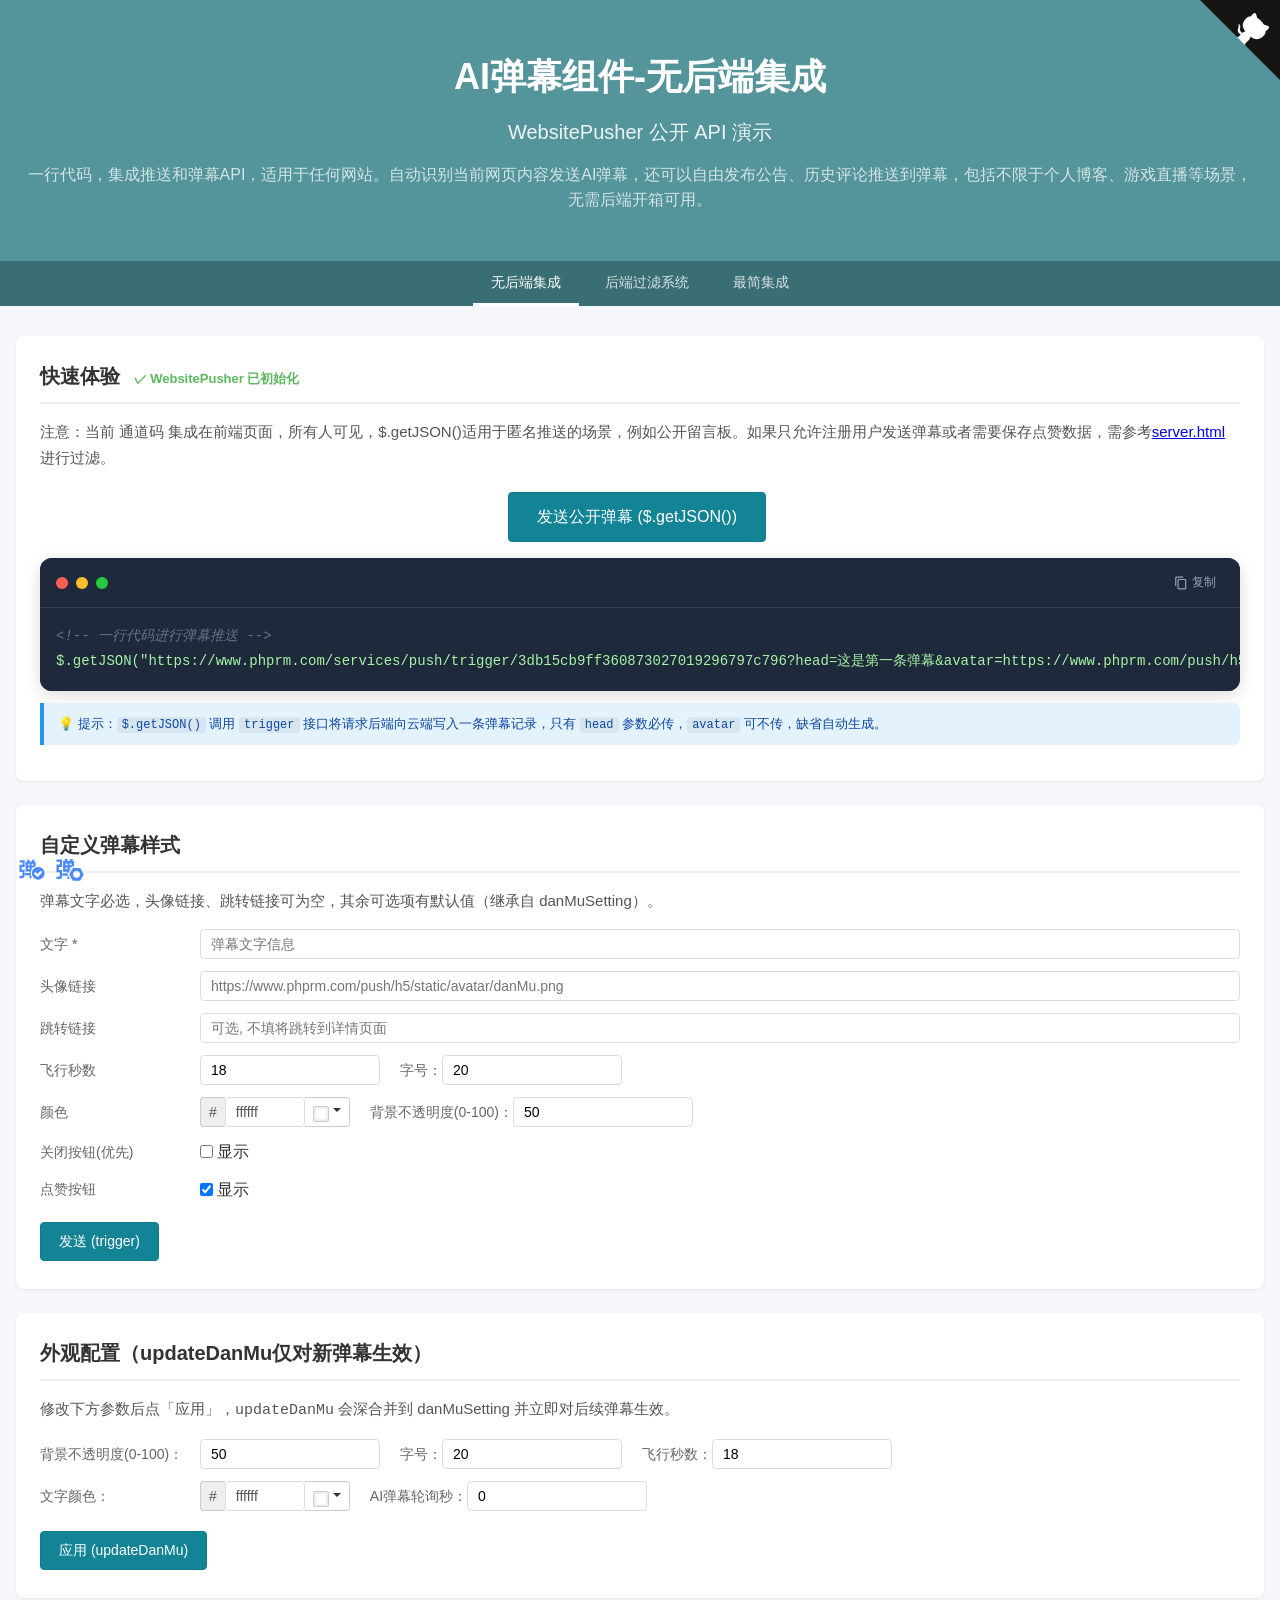
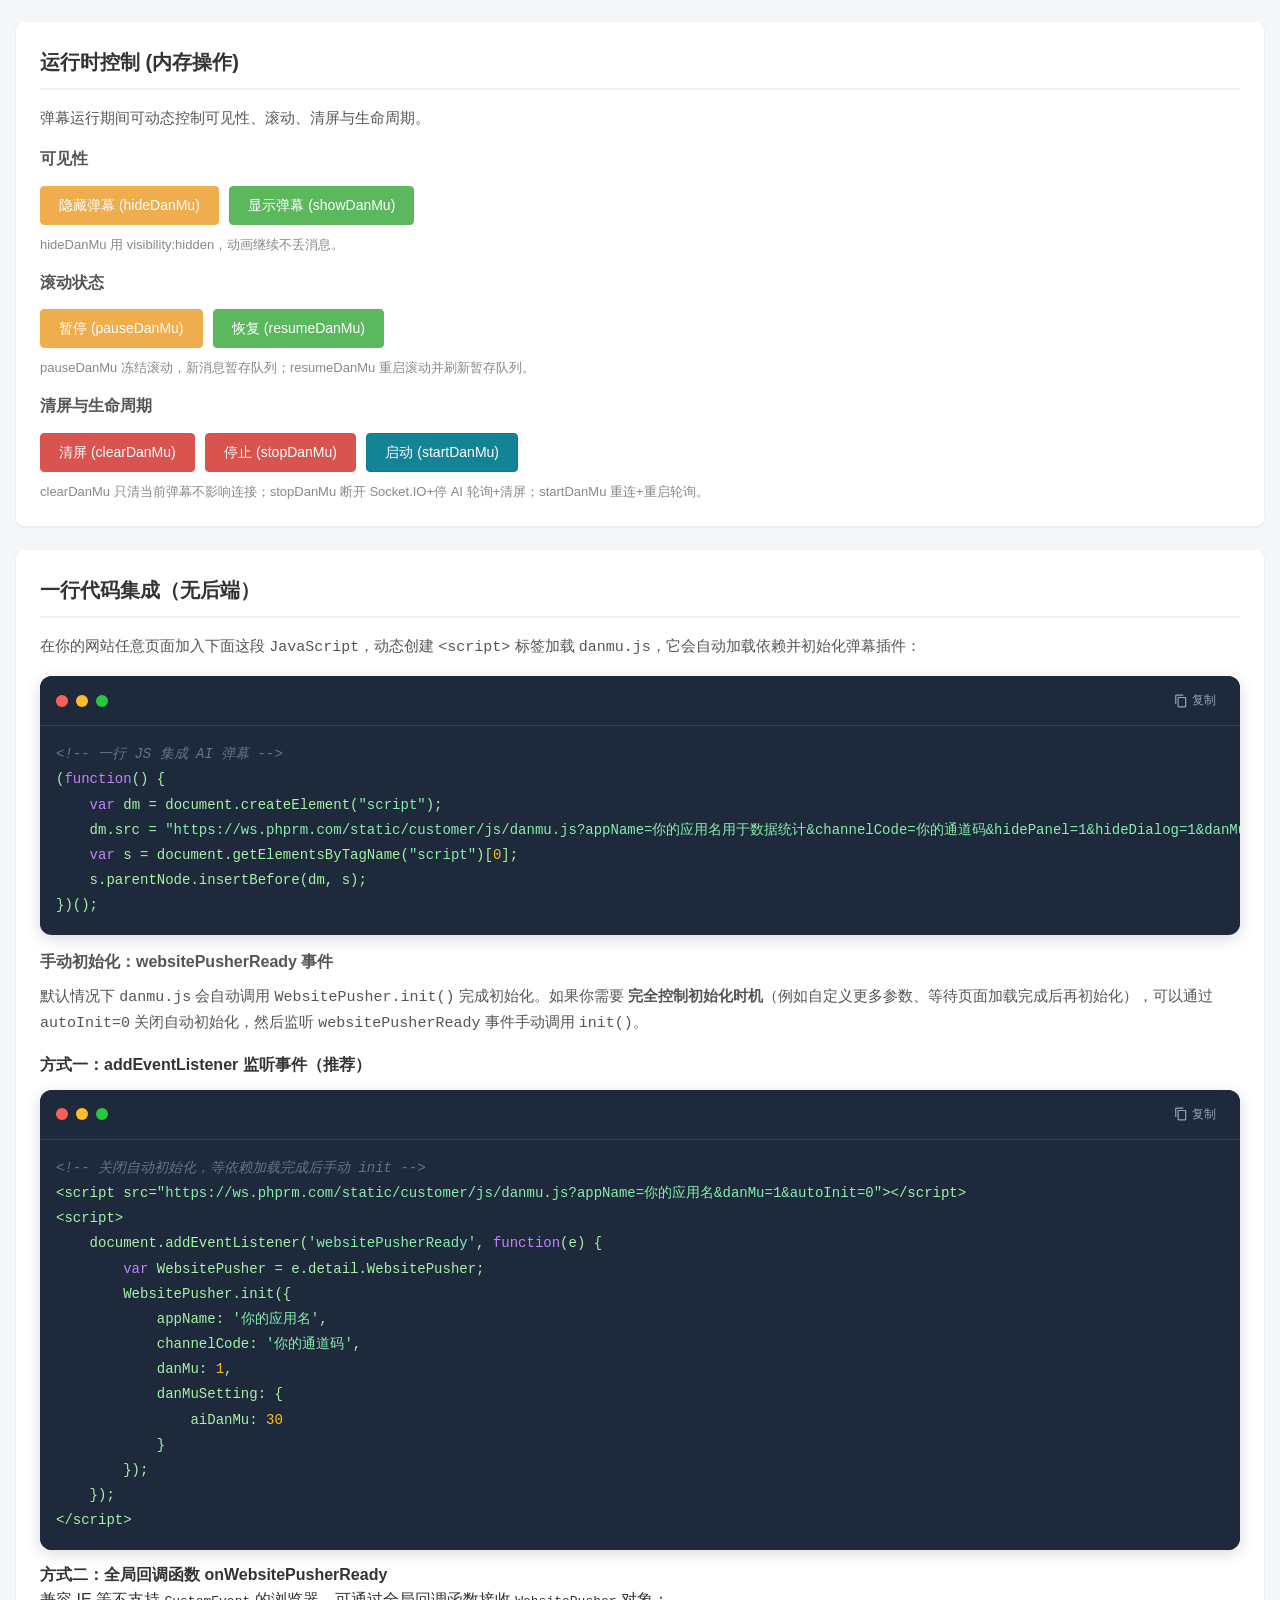
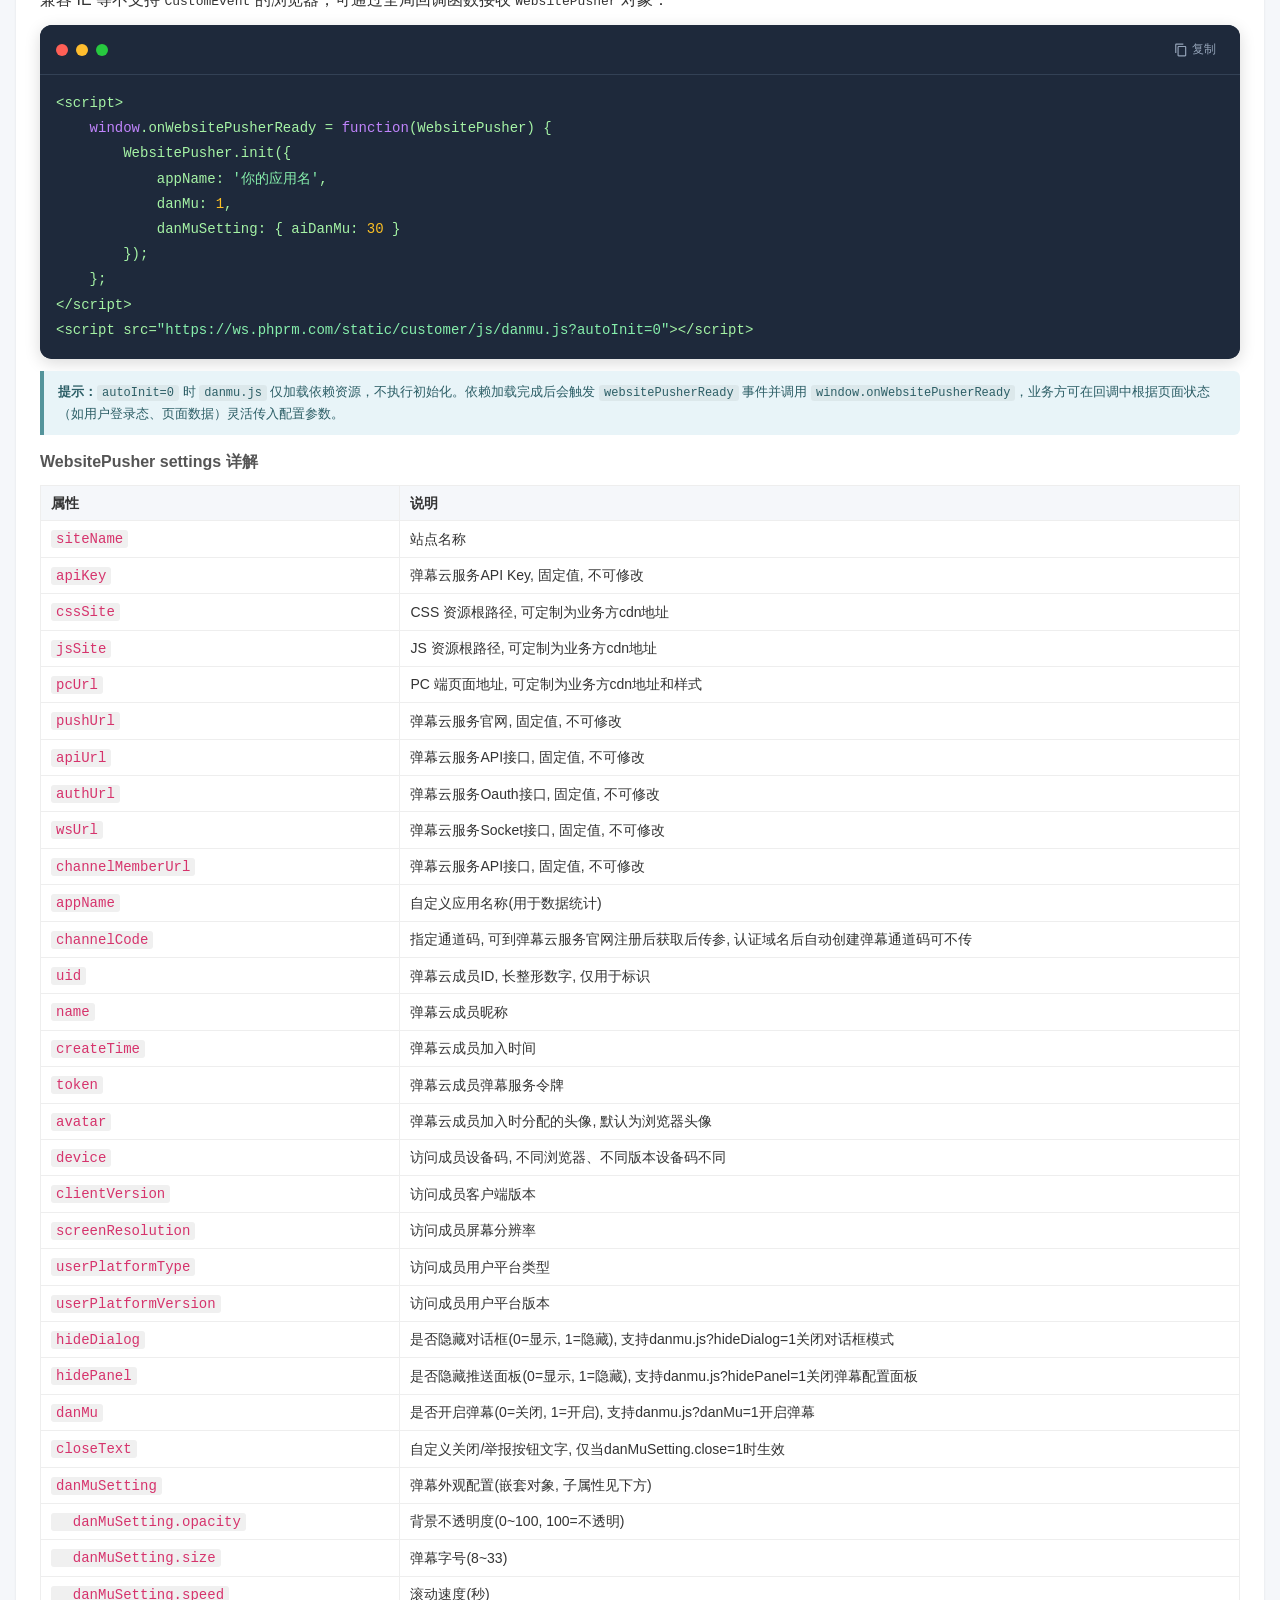
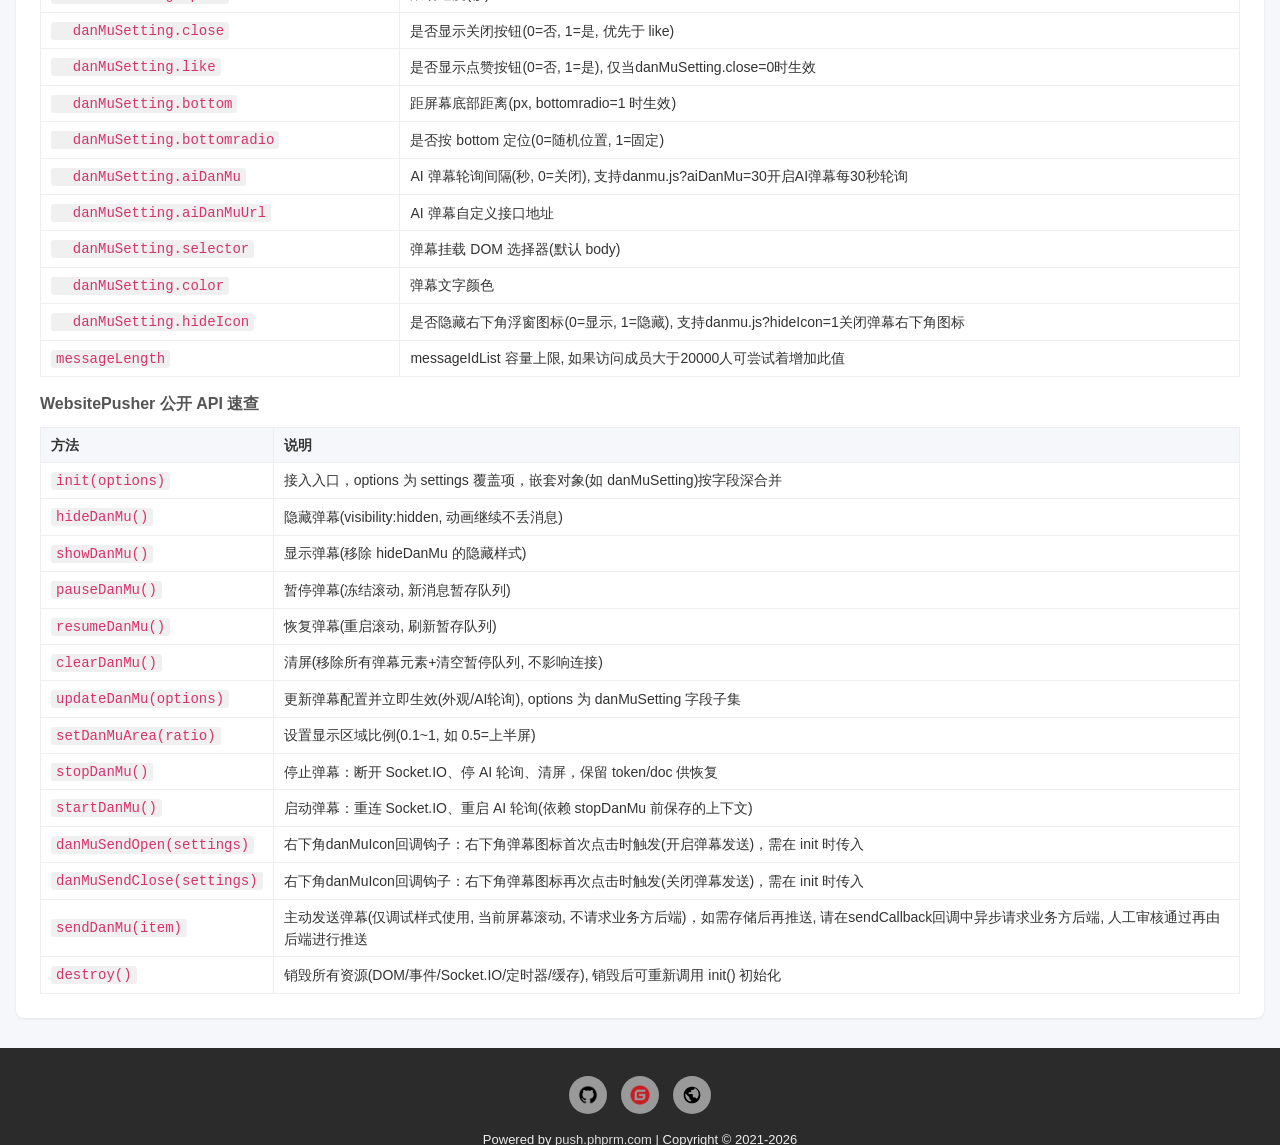
==== commit 20eb29b6: "style: 调整弹幕组价样式问题" ====
--- a/index.html
+++ b/index.html
@@ -246,6 +246,17 @@
         .footer-copy { font-size: 13px; line-height: 1.8; }
         .footer-copy a { color: #ddd; text-decoration: none; }
         .footer-copy a:hover { color: #fff; }
+        /* ===== 移动端防水平溢出: 宽表格/代码块在自身区域内横向滚动, 避免把页面撑宽 =====
+           手机窄屏下长表格(字段名/URL不换行)会把文档撑出横向滚动, 部分 webview(微信/QQ)下
+           会使 position:fixed 悬浮元素的锚点偏移/沉底。让宽元素内部自滚 + body 兜底隐藏横向溢出 */
+        @media (max-width: 768px) {
+            body { overflow-x: hidden; }
+            .api-table {
+                display: block;
+                overflow-x: auto;
+                -webkit-overflow-scrolling: touch;
+            }
+        }
     </style>
 </head>
 <body>
@@ -554,7 +565,7 @@
     <script type="text/javascript">
         (function () {
             var dm = document.createElement("script");
-            dm.src = "static/js/danmu.js?appName=AI弹幕&danMu=1&autoInit=0";
+            dm.src = "static/js/danmu.js?appName=AI弹幕&danMu=1&hidePanel=1&hideDialog=1&autoInit=0";
             var s = document.getElementsByTagName("script")[0];
             s.parentNode.insertBefore(dm, s);
         })();
@@ -603,12 +614,12 @@
             box.id = "dm-send-box";
             box.style.cssText = [
                 "position:fixed",
-                "left:50%",
-                "transform:translateX(-50%)",
+                "left:25%",
                 "bottom:20px",
                 "z-index:2147483647",
-                "width:500px",
+                "width:70%",
                 "padding:12px 14px",
+                "box-sizing:border-box !important",
                 "background:rgba(30,30,30,.5)",
                 "border-radius:10px",
                 "box-shadow:0 4px 20px rgba(0,0,0,.4)",
@@ -629,7 +640,9 @@
                 "background:rgb(111 111 111)",
                 "color:#fff",
                 "font-size:16px",
-                "outline:none"
+                "outline:none",
+                "box-sizing:border-box !important",
+                "min-width:0 !important"
             ].join(";");
             input.addEventListener("keydown", function (e) {
                 if (e.key === "Enter") {
@@ -652,7 +665,7 @@
                 var text = input.value.trim();
                 if (!text) return;
                 if (typeof WebsitePusher !== "undefined" && typeof WebsitePusher.sendDanMu === "function") {
-                    WebsitePusher.sendDanMu({ info: text, img: settings.avatar});
+                    $.getJSON("https://www.phprm.com/services/push/trigger/" + settings.channelCode + "?head=" + encodeURIComponent(text) + "&avatar=" + encodeURIComponent(settings.avatar));
                 }
                 input.value = "";
                 input.focus();
--- a/static/css/barrager.css
+++ b/static/css/barrager.css
@@ -14,9 +14,10 @@
 /* ===== 点赞❤图标(25x25 圆形) =====
    触发规则: 只有❤/数字自身hover才变红, hover弹幕文字不变色 */
 .barrage_box .like{visibility:hidden;opacity:0;text-align:center;width:25px;height:25px;margin-left:20px;border-radius:50%;background:rgba(255,255,255,.1) center/18px 18px no-repeat;margin-top:8px;background-image:url(images/heart_default.svg);cursor:pointer;}
-/* 1) num=0 无has-num: 常态透明占位(visibility不能为hidden,否则区域无法hover), 自身hover才显示红色空心❤ */
+/* 1) num=0 无has-num: 弹幕滚动时隐藏(透明但保留占位以接收hover), 不显示数字;
+      鼠标悬停到弹幕行时才浮现白色空心❤(heart_default.svg 继承自 .like), 提示可点赞 */
 .barrage_box .like:not(.has-num){visibility:visible;opacity:0;}
-.barrage_box .like:not(.has-num):hover{opacity:1;background-image:url(images/heart_hover.svg);}
+.barrage_box:hover .like:not(.has-num){opacity:1;}
 /* 2) has-num: 常态白色空心❤+白色数字, 仅自身hover变红色空心❤/红色数字 */
 .barrage_box .like.has-num{visibility:visible;opacity:1;}
 .barrage_box .like.has-num:hover{background-image:url(images/heart_hover.svg);}
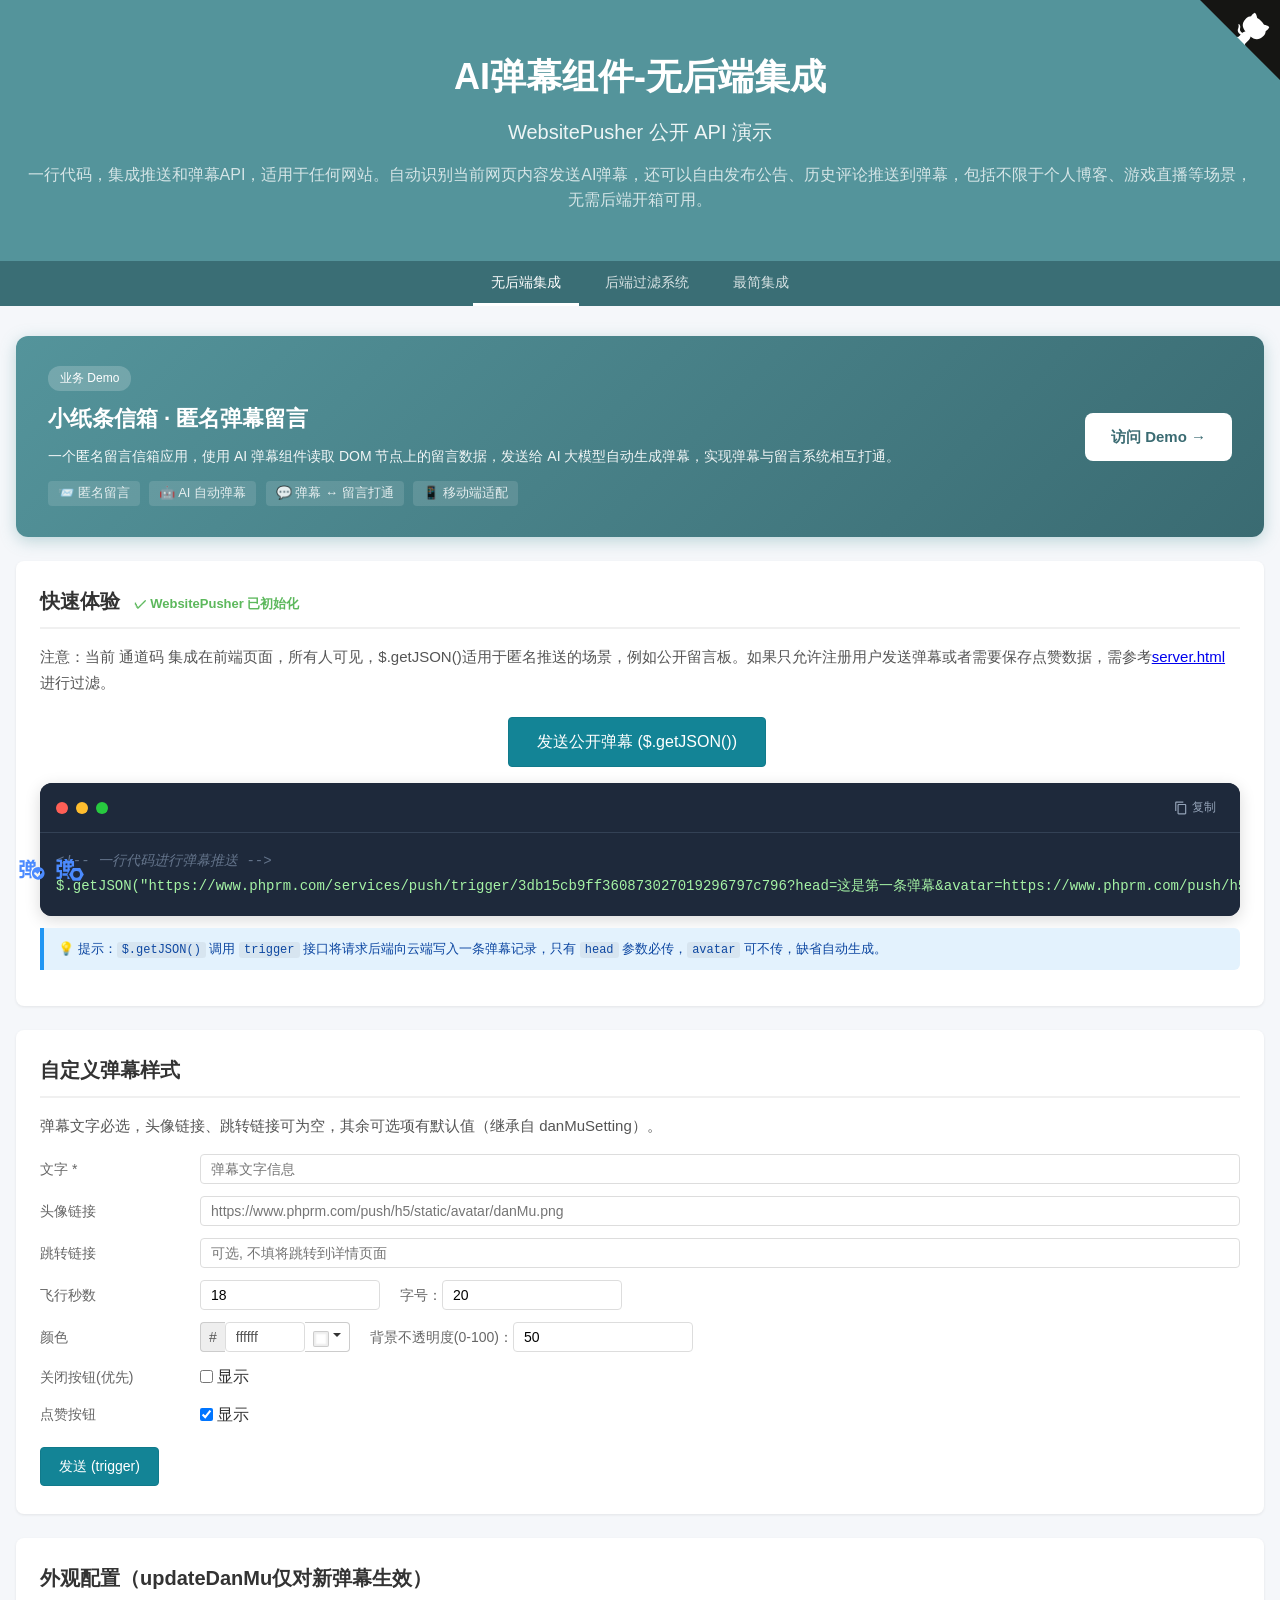
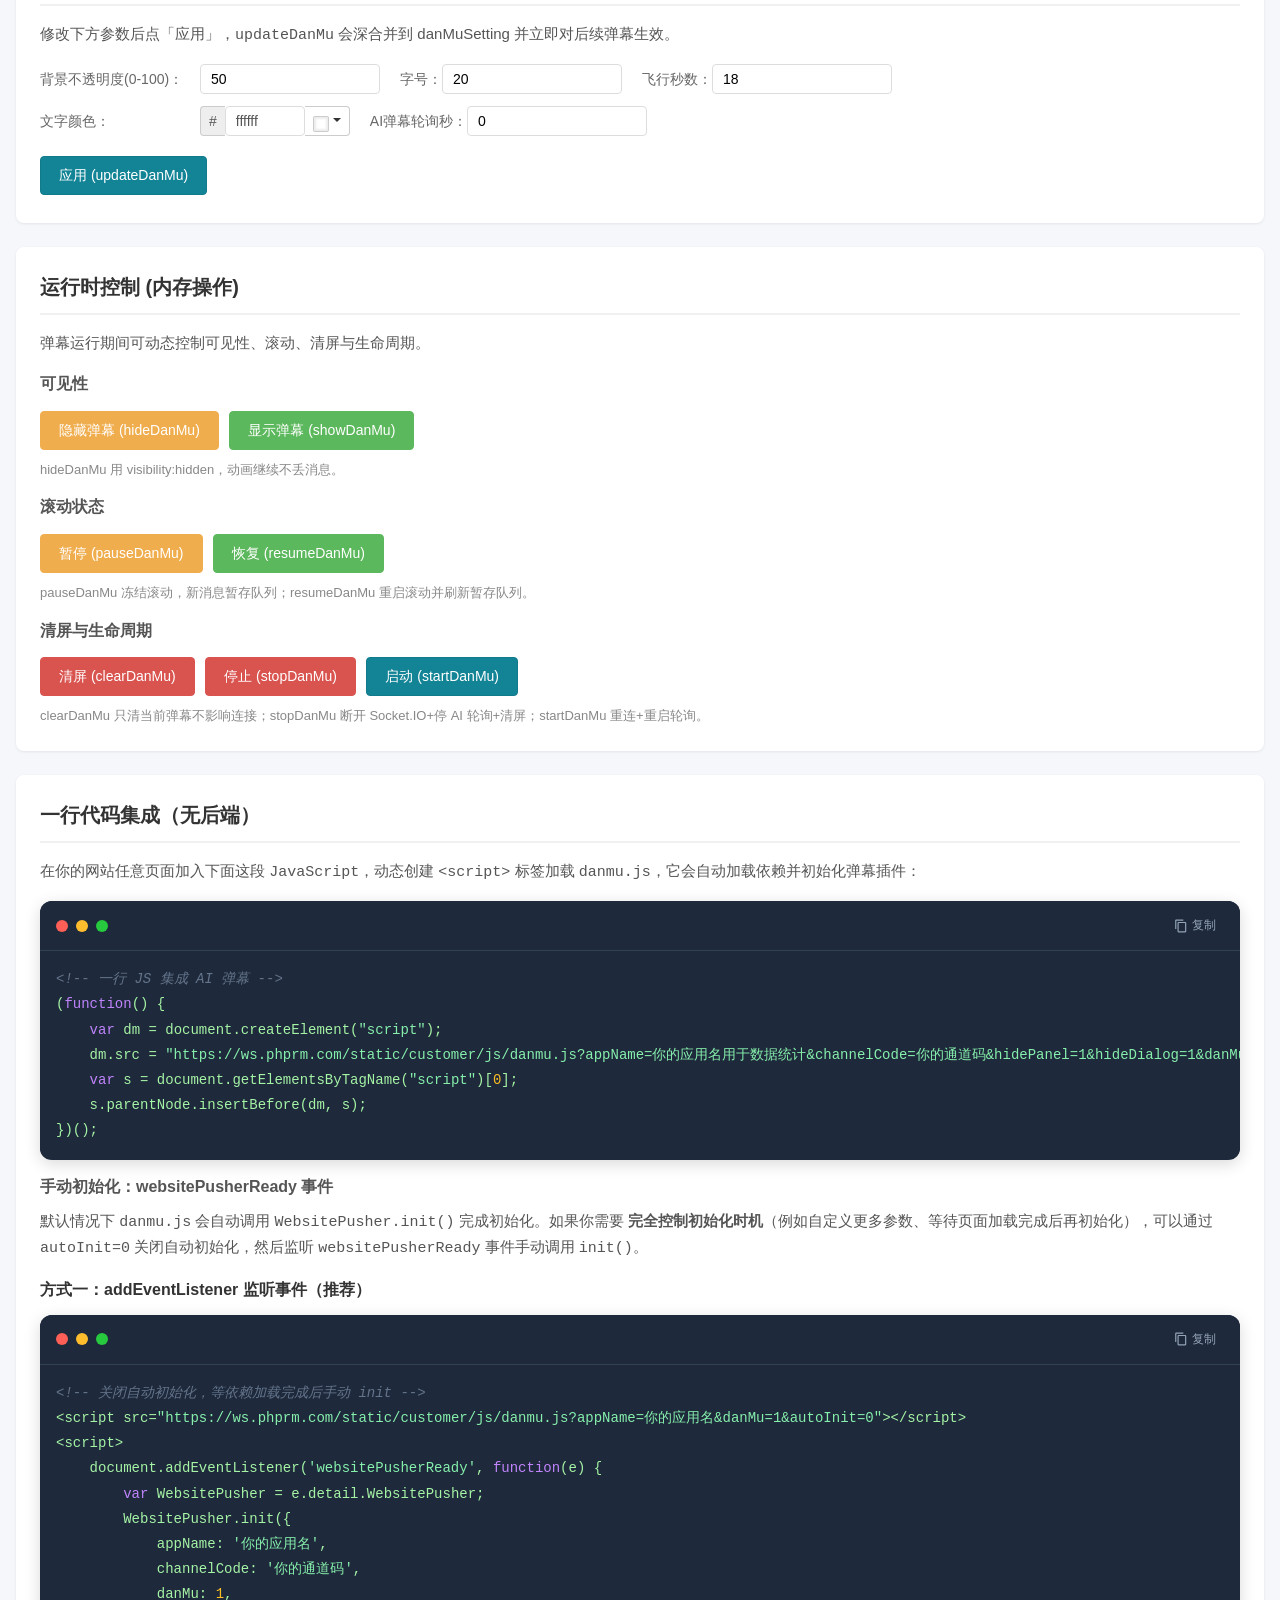
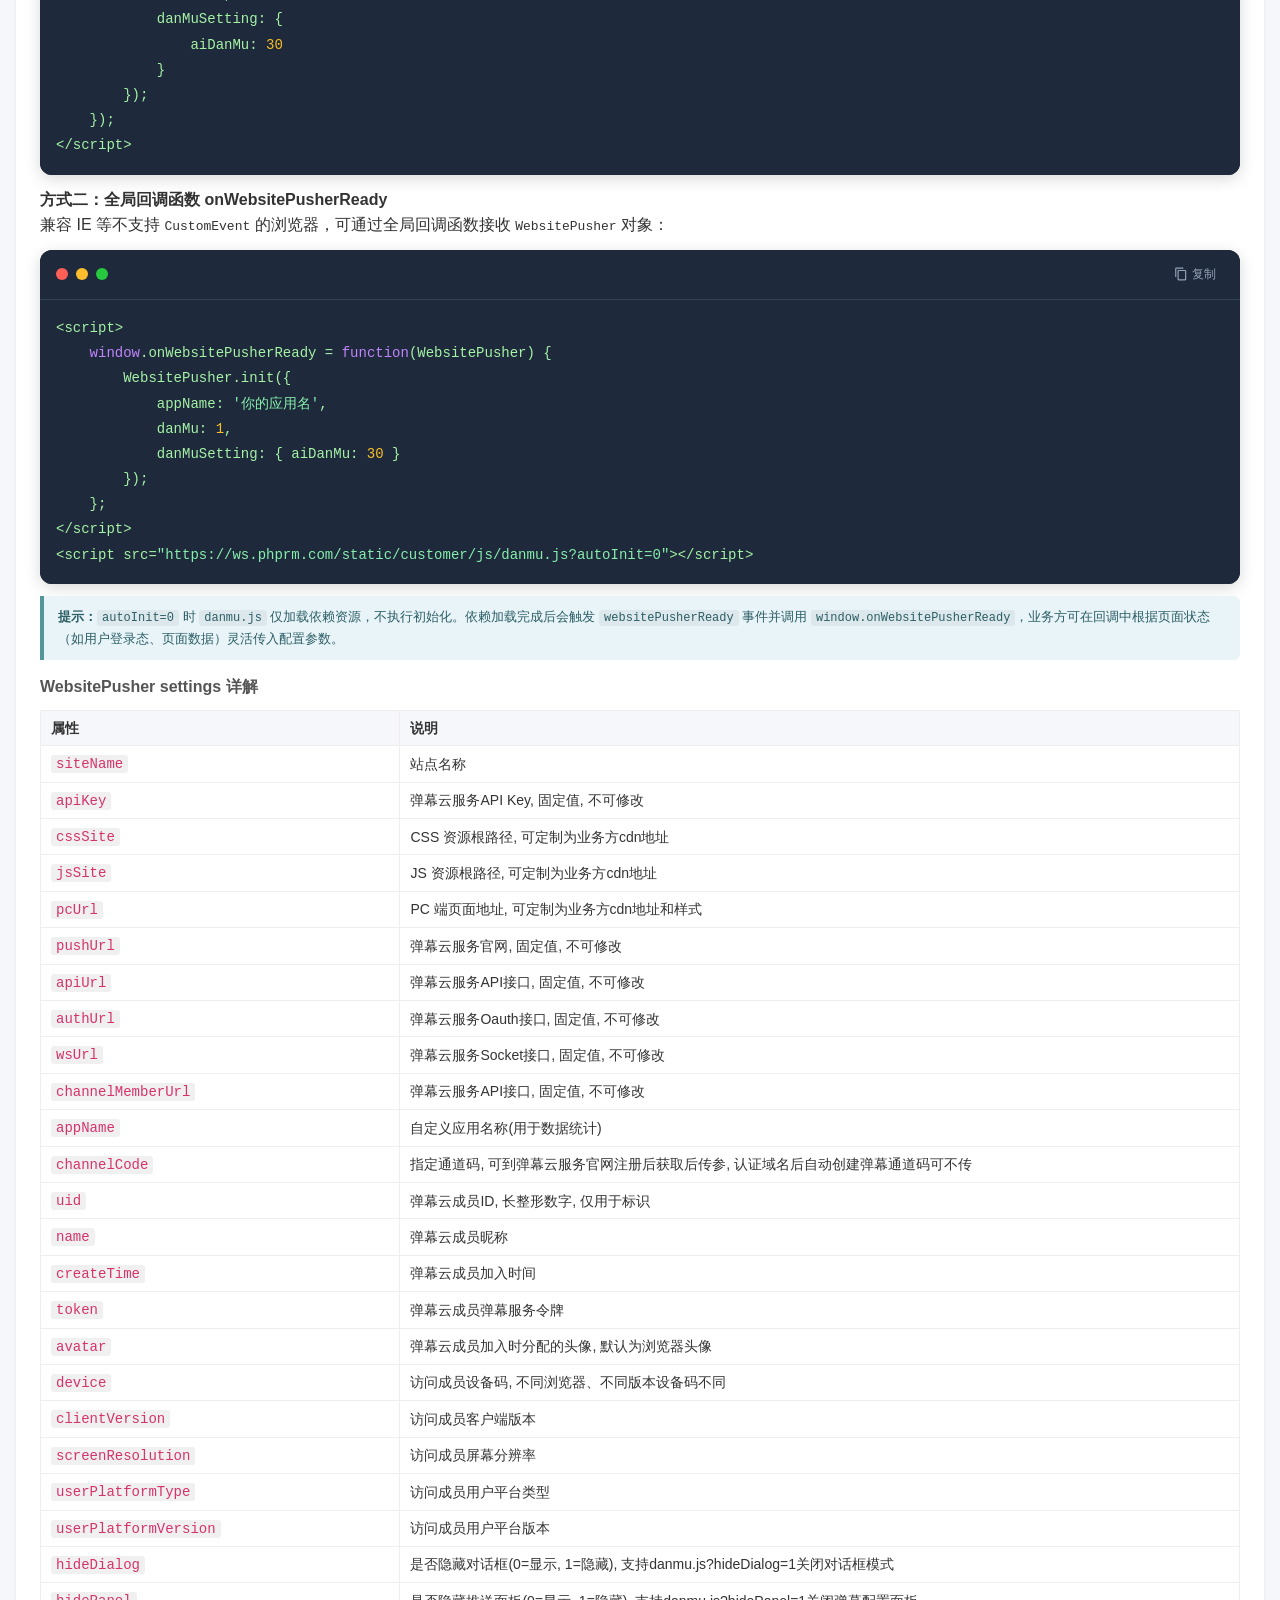
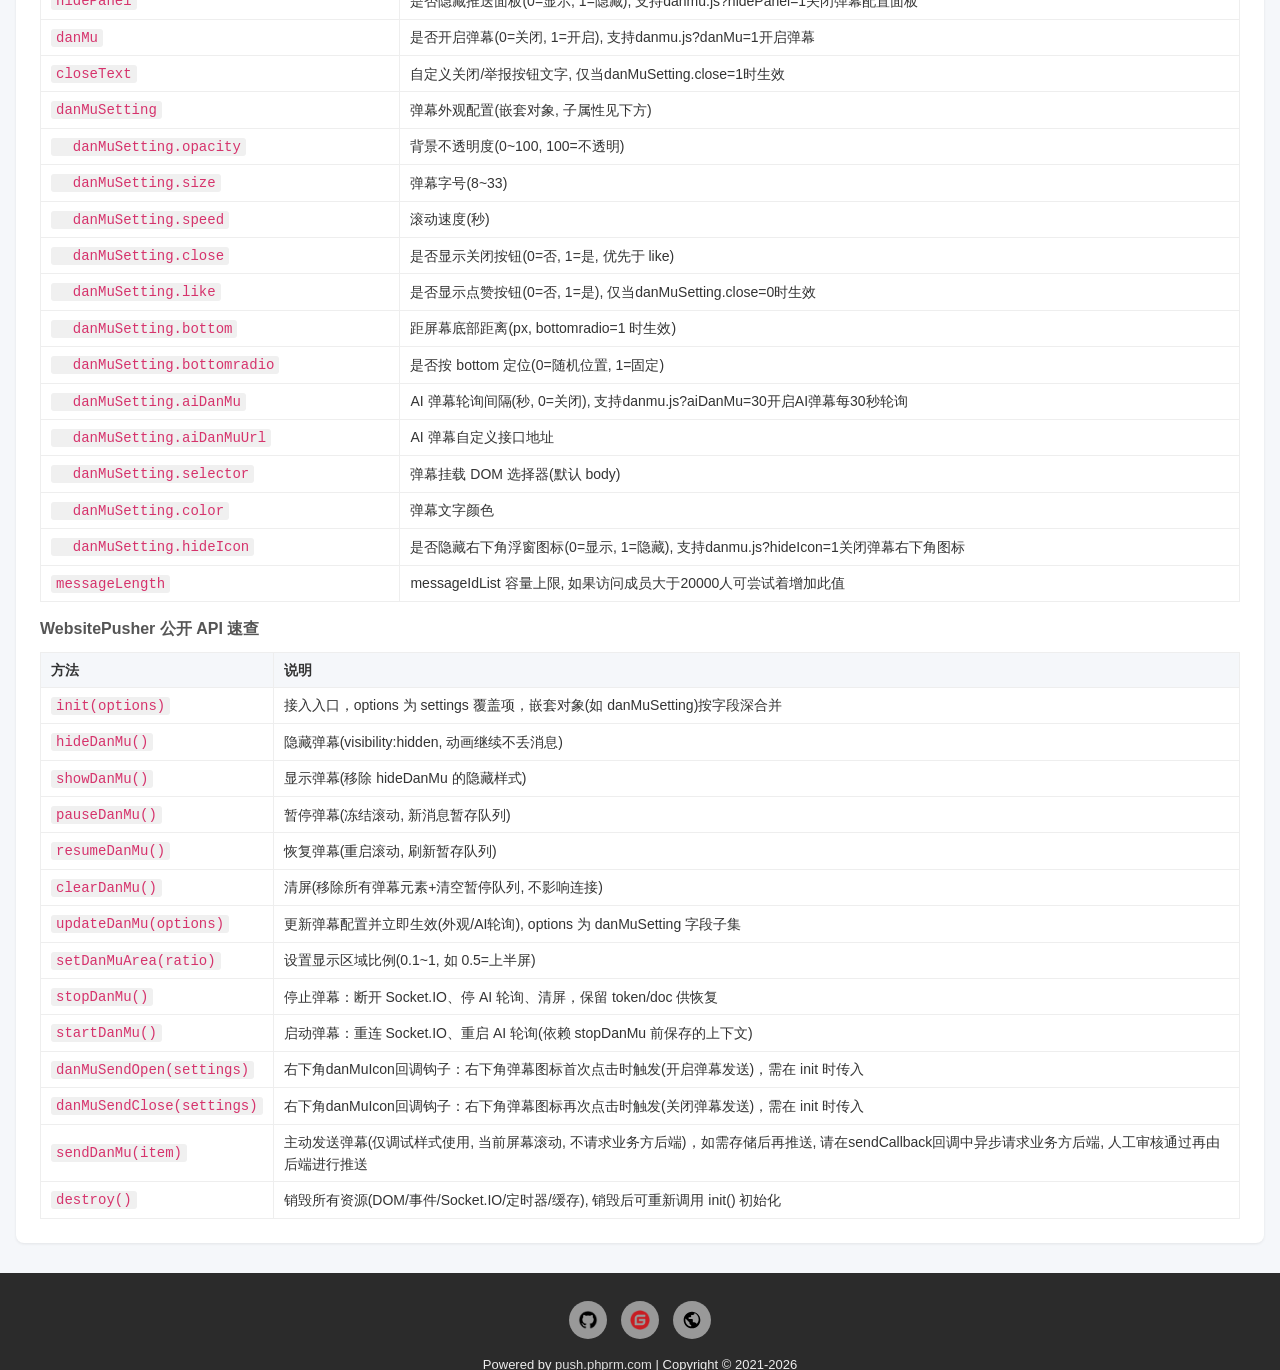
==== commit d5fffae5: "feat: 新增小纸条信箱匿名弹幕留言demo" ====
--- a/index.html
+++ b/index.html
@@ -257,6 +257,76 @@
                 -webkit-overflow-scrolling: touch;
             }
         }
+        /* ===== 业务 Demo 展示卡片 ===== */
+        .demo-card {
+            background: linear-gradient(135deg, #54949B 0%, #3a6b72 100%);
+            color: #fff;
+            border-radius: 12px;
+            padding: 28px 32px;
+            display: flex;
+            align-items: center;
+            justify-content: space-between;
+            gap: 24px;
+            box-shadow: 0 4px 16px rgba(84, 148, 155, .35);
+            margin-bottom: 24px;
+            flex-wrap: wrap;
+        }
+        .demo-card .demo-info { flex: 1; min-width: 260px; }
+        .demo-card .demo-tag {
+            display: inline-block;
+            background: rgba(255, 255, 255, .2);
+            border-radius: 12px;
+            padding: 3px 12px;
+            font-size: 12px;
+            margin-bottom: 10px;
+        }
+        .demo-card h2 {
+            font-size: 22px;
+            margin: 0 0 8px;
+            border: none;
+            padding: 0;
+        }
+        .demo-card p {
+            font-size: 14px;
+            opacity: .92;
+            line-height: 1.7;
+            margin: 0 0 6px;
+        }
+        .demo-card .demo-features {
+            margin-top: 10px;
+            font-size: 13px;
+            opacity: .85;
+        }
+        .demo-card .demo-features span {
+            display: inline-block;
+            background: rgba(255, 255, 255, .15);
+            border-radius: 4px;
+            padding: 2px 10px;
+            margin: 3px 6px 3px 0;
+        }
+        .demo-card .demo-action { flex-shrink: 0; }
+        .demo-card .btn-demo {
+            background: #fff;
+            color: #3a6b72;
+            border: none;
+            font-weight: 600;
+            padding: 12px 26px;
+            font-size: 15px;
+            border-radius: 8px;
+            text-decoration: none;
+            display: inline-block;
+            transition: transform .15s, box-shadow .15s;
+            white-space: nowrap;
+        }
+        .demo-card .btn-demo:hover {
+            transform: translateY(-2px);
+            box-shadow: 0 6px 16px rgba(0, 0, 0, .2);
+        }
+        @media (max-width: 600px) {
+            .demo-card { padding: 20px; }
+            .demo-card .demo-action { width: 100%; text-align: center; }
+            .demo-card .btn-demo { width: 100%; }
+        }
     </style>
 </head>
 <body>
@@ -271,10 +341,28 @@
     <div class="nav-bar">
         <a href="index.html" class="active">无后端集成</a>
         <a href="server.html">后端过滤系统</a>
-        <a href="simple.html">最简集成</a>
+        <a href="simple.html" target="_blank">最简集成</a>
     </div>
 
     <div class="container">
+        <!-- 业务 Demo 展示 -->
+        <a class="demo-card" href="https://head.phprm.com/api/" target="_blank" rel="noopener noreferrer" style="text-decoration:none;display:flex;">
+            <div class="demo-info">
+                <span class="demo-tag">业务 Demo</span>
+                <h2>小纸条信箱 · 匿名弹幕留言</h2>
+                <p>一个匿名留言信箱应用，使用 AI 弹幕组件读取 DOM 节点上的留言数据，发送给 AI 大模型自动生成弹幕，实现弹幕与留言系统相互打通。</p>
+                <div class="demo-features">
+                    <span>📨 匿名留言</span>
+                    <span>🤖 AI 自动弹幕</span>
+                    <span>💬 弹幕 ↔ 留言打通</span>
+                    <span>📱 移动端适配</span>
+                </div>
+            </div>
+            <div class="demo-action">
+                <span class="btn-demo">访问 Demo →</span>
+            </div>
+        </a>
+
         <!-- 快速体验 -->
         <div class="section">
             <h2>快速体验 <span id="status"></span></h2>
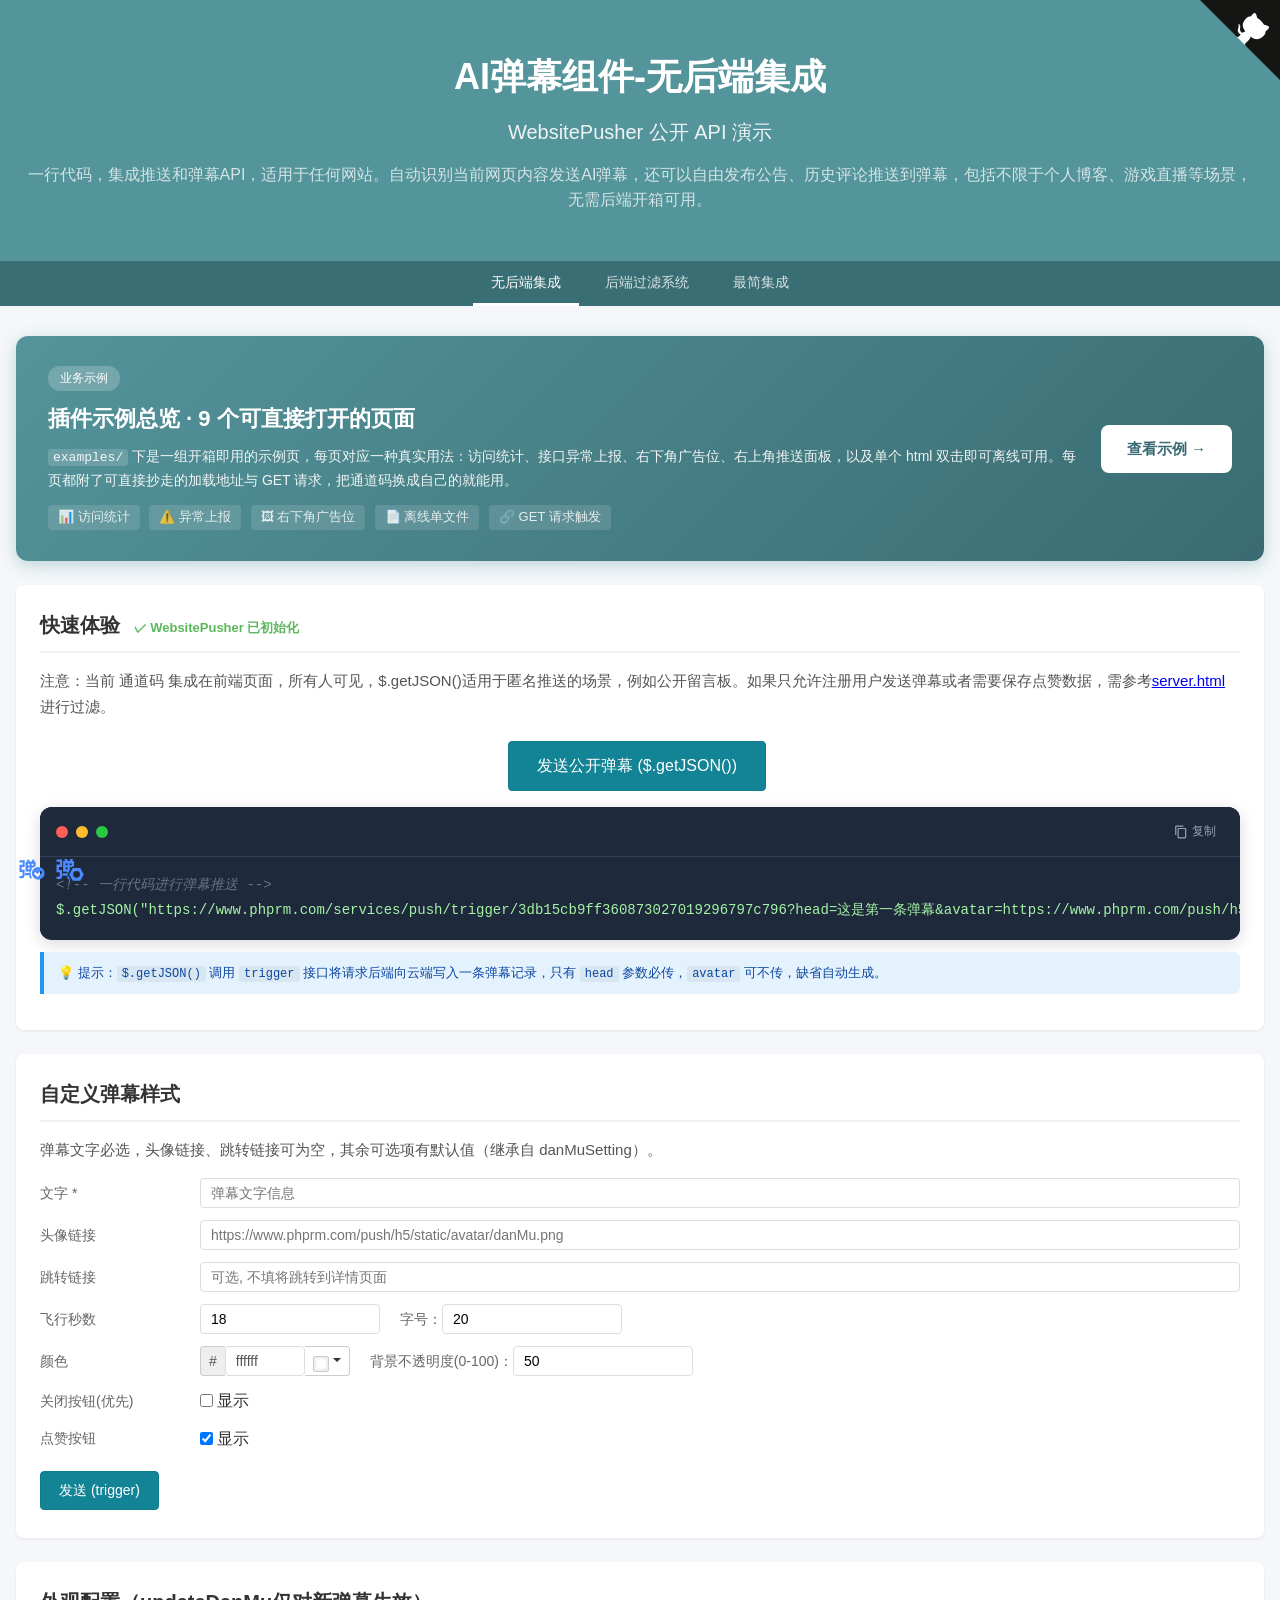
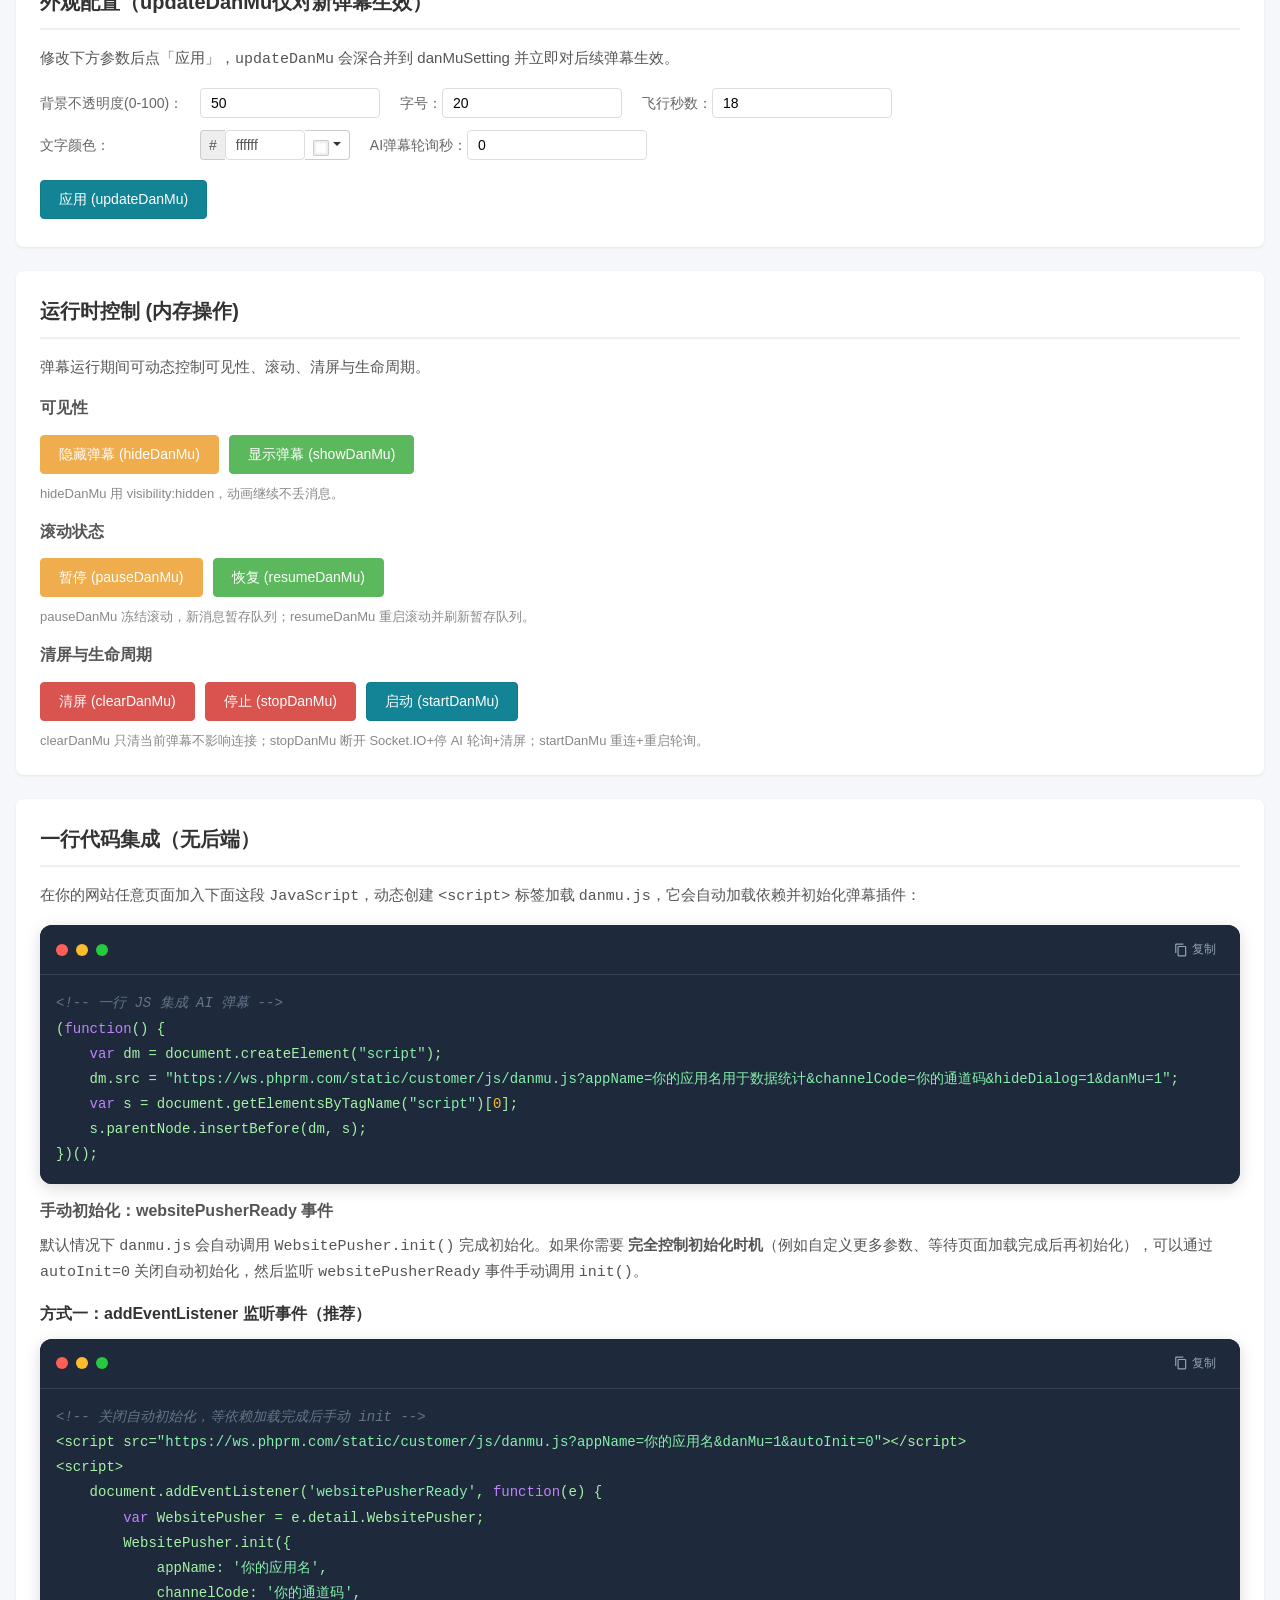
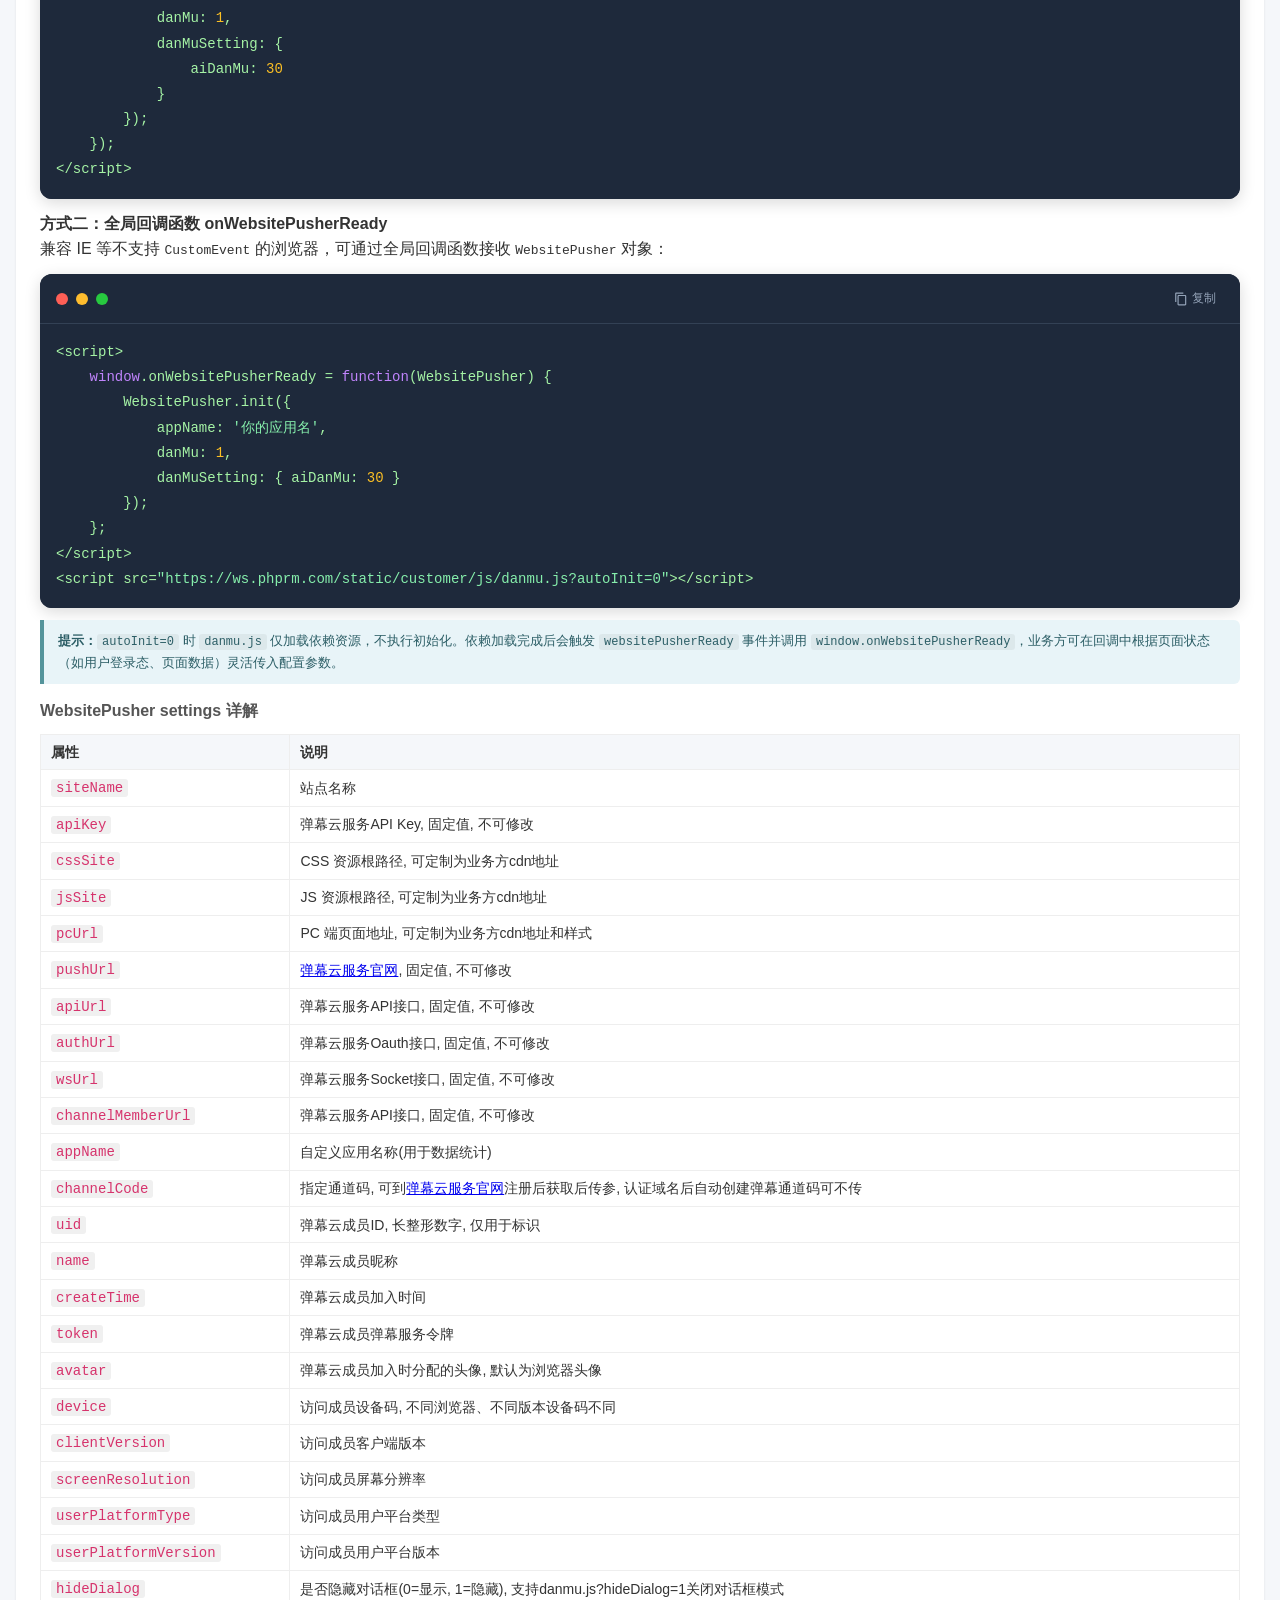
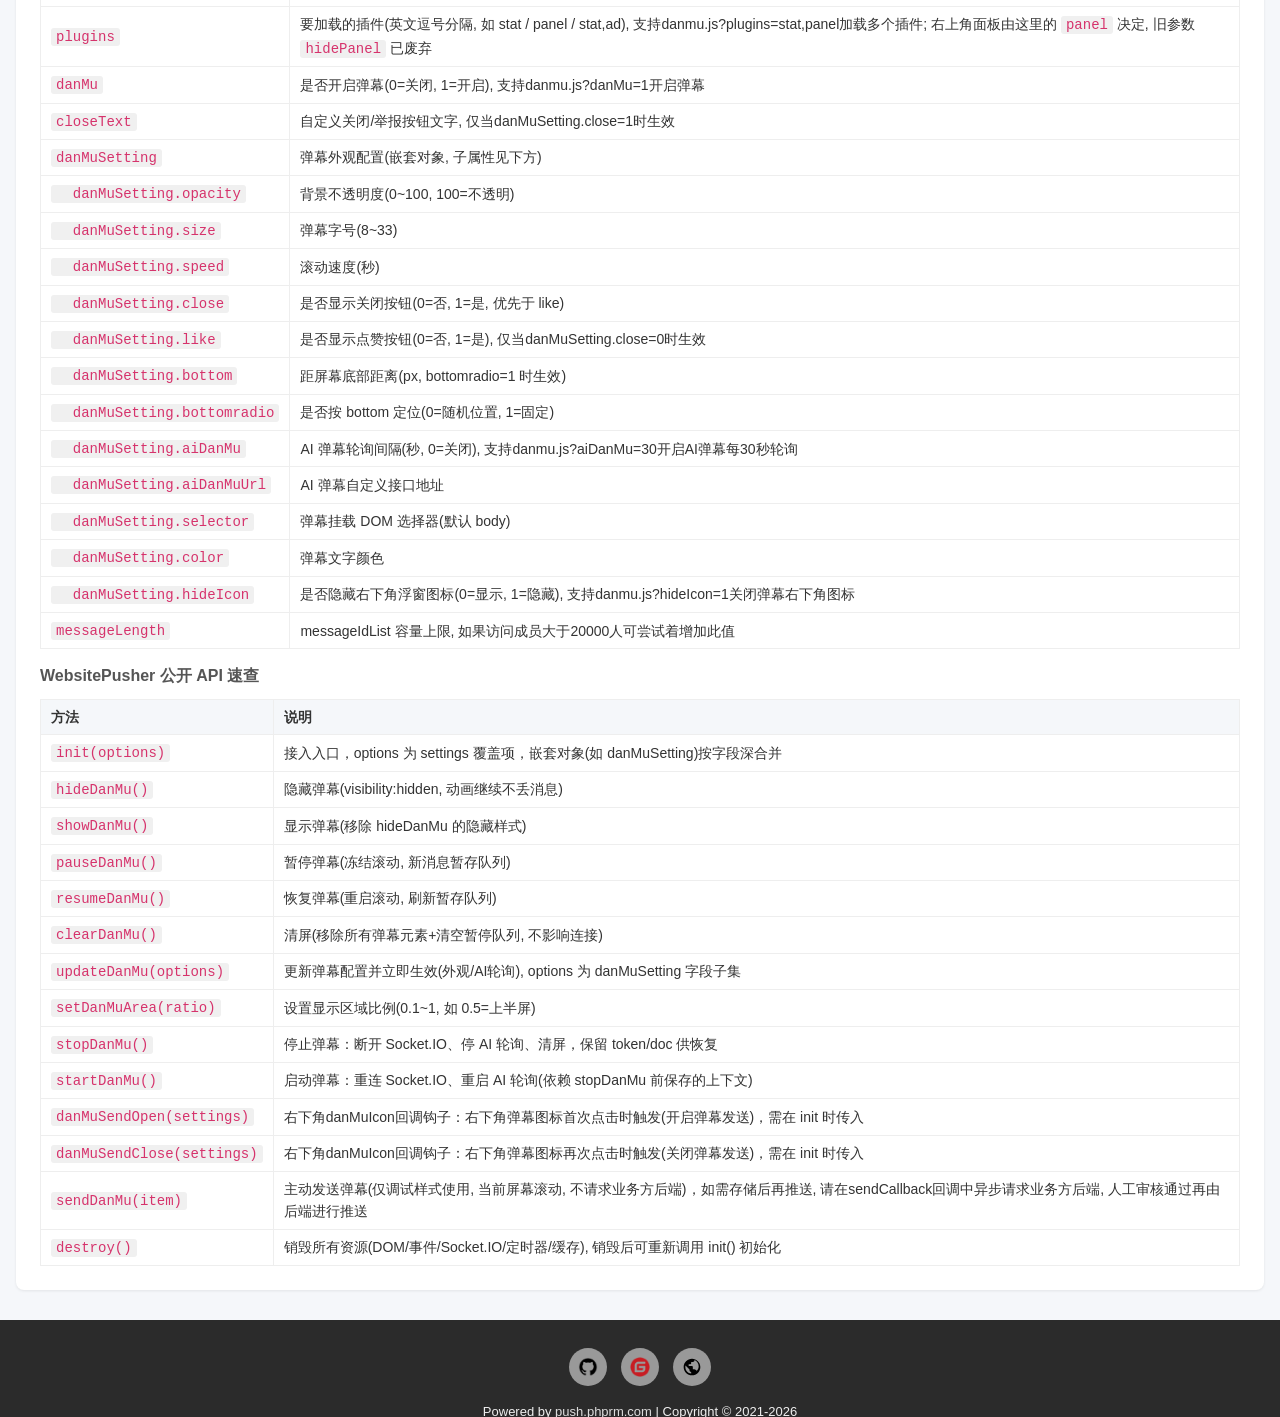
==== commit 07a6e601: "feat(plugins): 拆分panel等插件模块" ====
--- a/index.html
+++ b/index.html
@@ -257,7 +257,7 @@
                 -webkit-overflow-scrolling: touch;
             }
         }
-        /* ===== 业务 Demo 展示卡片 ===== */
+        /* ===== 业务示例 展示卡片 ===== */
         .demo-card {
             background: linear-gradient(135deg, #54949B 0%, #3a6b72 100%);
             color: #fff;
@@ -291,6 +291,12 @@
             opacity: .92;
             line-height: 1.7;
             margin: 0 0 6px;
+        }
+        .demo-card code {
+            background: rgba(255, 255, 255, .18);
+            padding: 1px 5px;
+            border-radius: 3px;
+            font-size: 13px;
         }
         .demo-card .demo-features {
             margin-top: 10px;
@@ -345,21 +351,22 @@
     </div>
 
     <div class="container">
-        <!-- 业务 Demo 展示 -->
-        <a class="demo-card" href="https://head.phprm.com/api/" target="_blank" rel="noopener noreferrer" style="text-decoration:none;display:flex;">
+        <!-- 业务示例 展示 -->
+        <a class="demo-card" href="examples/index.html" target="_blank" rel="noopener noreferrer" style="text-decoration:none;display:flex;">
             <div class="demo-info">
-                <span class="demo-tag">业务 Demo</span>
-                <h2>小纸条信箱 · 匿名弹幕留言</h2>
-                <p>一个匿名留言信箱应用，使用 AI 弹幕组件读取 DOM 节点上的留言数据，发送给 AI 大模型自动生成弹幕，实现弹幕与留言系统相互打通。</p>
+                <span class="demo-tag">业务示例</span>
+                <h2>插件示例总览 · 9 个可直接打开的页面</h2>
+                <p><code>examples/</code> 下是一组开箱即用的示例页，每页对应一种真实用法：访问统计、接口异常上报、右下角广告位、右上角推送面板，以及单个 html 双击即可离线可用。每页都附了可直接抄走的加载地址与 GET 请求，把通道码换成自己的就能用。</p>
                 <div class="demo-features">
-                    <span>📨 匿名留言</span>
-                    <span>🤖 AI 自动弹幕</span>
-                    <span>💬 弹幕 ↔ 留言打通</span>
-                    <span>📱 移动端适配</span>
+                    <span>📊 访问统计</span>
+                    <span>⚠️ 异常上报</span>
+                    <span>🖼 右下角广告位</span>
+                    <span>📄 离线单文件</span>
+                    <span>🔗 GET 请求触发</span>
                 </div>
             </div>
             <div class="demo-action">
-                <span class="btn-demo">访问 Demo →</span>
+                <span class="btn-demo">查看示例 →</span>
             </div>
         </a>
 
@@ -495,7 +502,7 @@
                 <div class="code-block-body"><span class="c">&lt;!-- 一行 JS 集成 AI 弹幕 --&gt;</span>
 (<span class="k">function</span>() {
     <span class="k">var</span> dm = document.createElement(<span class="s">"script"</span>);
-    dm.src = <span class="s">"https://ws.phprm.com/static/customer/js/danmu.js?appName=你的应用名用于数据统计&amp;channelCode=你的通道码&amp;hidePanel=1&amp;hideDialog=1&amp;danMu=1"</span>;
+    dm.src = <span class="s">"https://ws.phprm.com/static/customer/js/danmu.js?appName=你的应用名用于数据统计&amp;channelCode=你的通道码&amp;hideDialog=1&amp;danMu=1"</span>;
     <span class="k">var</span> s = document.getElementsByTagName(<span class="s">"script"</span>)[<span class="n">0</span>];
     s.parentNode.insertBefore(dm, s);
 })();</div>
@@ -572,13 +579,13 @@
                 <tr><td><code>cssSite</code></td><td>CSS 资源根路径, 可定制为业务方cdn地址</td></tr>
                 <tr><td><code>jsSite</code></td><td>JS 资源根路径, 可定制为业务方cdn地址</td></tr>
                 <tr><td><code>pcUrl</code></td><td>PC 端页面地址, 可定制为业务方cdn地址和样式</td></tr>
-                <tr><td><code>pushUrl</code></td><td>弹幕云服务官网, 固定值, 不可修改</td></tr>
+                <tr><td><code>pushUrl</code></td><td><a href="https://push.phprm.com/" target="_blank" rel="noopener">弹幕云服务官网</a>, 固定值, 不可修改</td></tr>
                 <tr><td><code>apiUrl</code></td><td>弹幕云服务API接口, 固定值, 不可修改</td></tr>
                 <tr><td><code>authUrl</code></td><td>弹幕云服务Oauth接口, 固定值, 不可修改</td></tr>
                 <tr><td><code>wsUrl</code></td><td>弹幕云服务Socket接口, 固定值, 不可修改</td></tr>
                 <tr><td><code>channelMemberUrl</code></td><td>弹幕云服务API接口, 固定值, 不可修改</td></tr>
                 <tr><td><code>appName</code></td><td>自定义应用名称(用于数据统计)</td></tr>
-                <tr><td><code>channelCode</code></td><td>指定通道码, 可到弹幕云服务官网注册后获取后传参, 认证域名后自动创建弹幕通道码可不传</td></tr>
+                <tr><td><code>channelCode</code></td><td>指定通道码, 可到<a href="https://push.phprm.com/" target="_blank" rel="noopener">弹幕云服务官网</a>注册后获取后传参, 认证域名后自动创建弹幕通道码可不传</td></tr>
                 <tr><td><code>uid</code></td><td>弹幕云成员ID, 长整形数字, 仅用于标识</td></tr>
                 <tr><td><code>name</code></td><td>弹幕云成员昵称</td></tr>
                 <tr><td><code>createTime</code></td><td>弹幕云成员加入时间</td></tr>
@@ -590,7 +597,7 @@
                 <tr><td><code>userPlatformType</code></td><td>访问成员用户平台类型</td></tr>
                 <tr><td><code>userPlatformVersion</code></td><td>访问成员用户平台版本</td></tr>
                 <tr><td><code>hideDialog</code></td><td>是否隐藏对话框(0=显示, 1=隐藏), <font>支持danmu.js?hideDialog=1关闭对话框模式</font></td></tr>
-                <tr><td><code>hidePanel</code></td><td>是否隐藏推送面板(0=显示, 1=隐藏), <font>支持danmu.js?hidePanel=1关闭弹幕配置面板</font></td></tr>
+                <tr><td><code>plugins</code></td><td>要加载的插件(英文逗号分隔, 如 stat / panel / stat,ad), <font>支持danmu.js?plugins=stat,panel加载多个插件</font>; 右上角面板由这里的 <code>panel</code> 决定, 旧参数 <code>hidePanel</code> 已废弃</td></tr>
                 <tr><td><code>danMu</code></td><td>是否开启弹幕(0=关闭, 1=开启), <font>支持danmu.js?danMu=1开启弹幕</font></td></tr>
                 <tr><td><code>closeText</code></td><td>自定义关闭/举报按钮文字, 仅当danMuSetting.close=1时生效</td></tr>
                 <tr><td><code>danMuSetting</code></td><td>弹幕外观配置(嵌套对象, 子属性见下方)</td></tr>
@@ -653,7 +660,7 @@
     <script type="text/javascript">
         (function () {
             var dm = document.createElement("script");
-            dm.src = "static/js/danmu.js?appName=AI弹幕&danMu=1&hidePanel=1&hideDialog=1&autoInit=0";
+            dm.src = "static/js/danmu.js?appName=AI弹幕&danMu=1&hideDialog=1&autoInit=0";
             var s = document.getElementsByTagName("script")[0];
             s.parentNode.insertBefore(dm, s);
         })();
@@ -663,7 +670,7 @@
         appName: "AI弹幕",	 	// 必填
         danMu: 1,				// 弹幕传1
         channelCode: "3db15cb9ff360873027019296797c796",
-        hidePanel: 1,			// 是否隐藏默认面板
+        plugins: "",            // 要加载的插件, 英文逗号分隔(如 "stat,ad"); 需要右上角面板写 "panel"
         hideDialog: 1,			// 是否隐藏默认对话窗口
         danMuSetting: {
             hideIcon: 0,        // 0=显示右下角浮窗图标
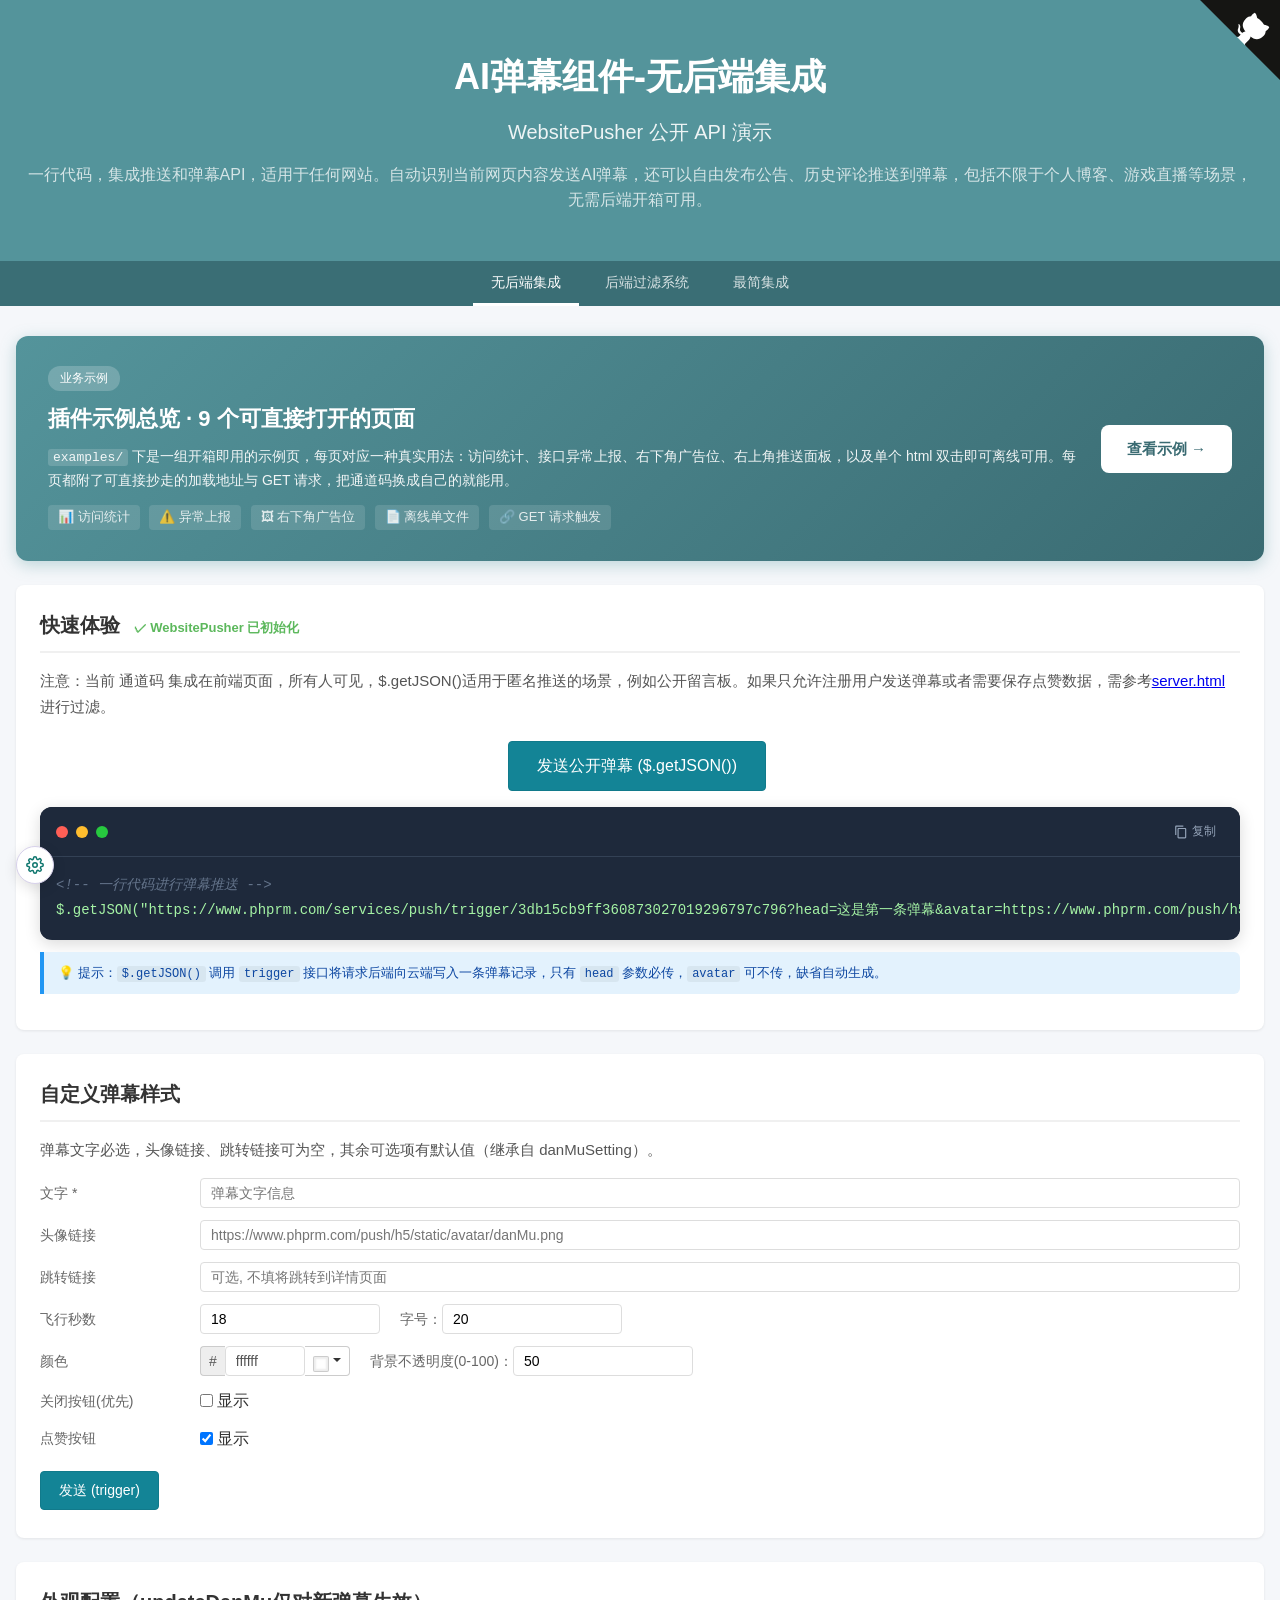
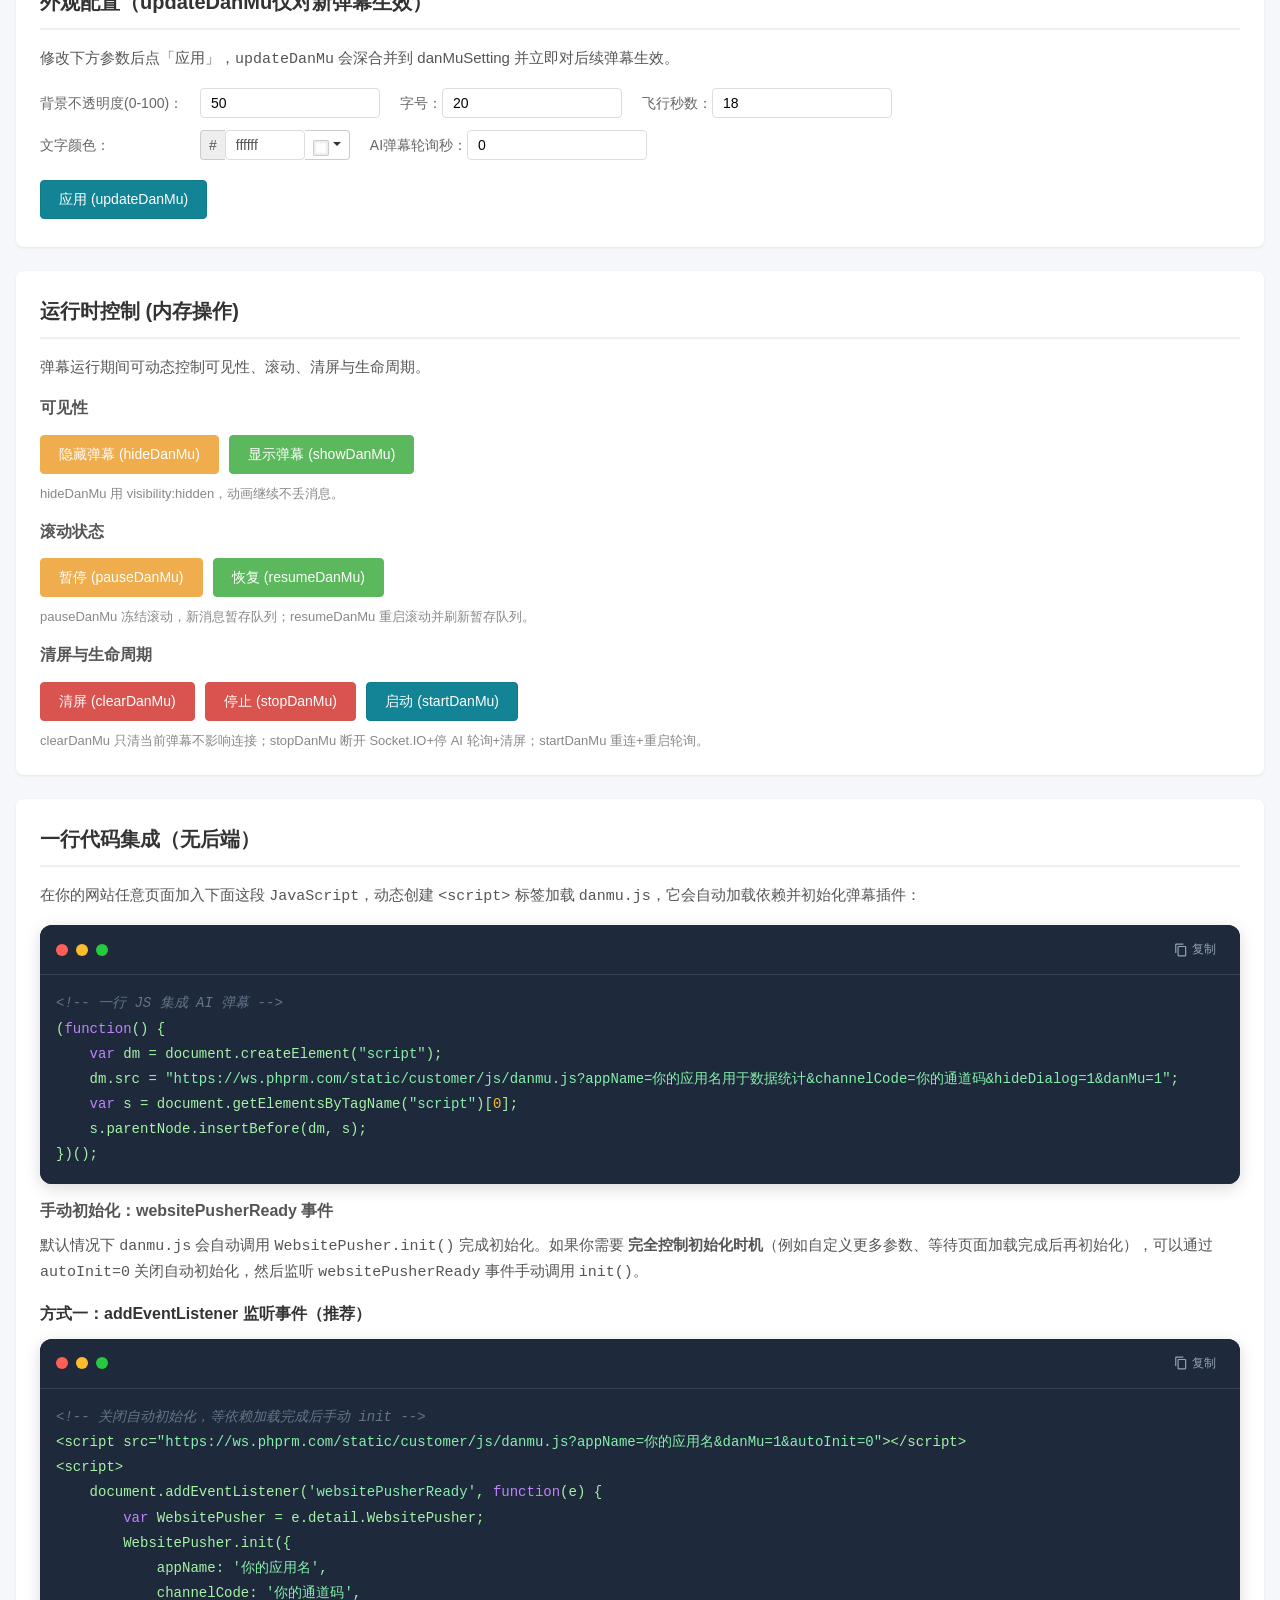
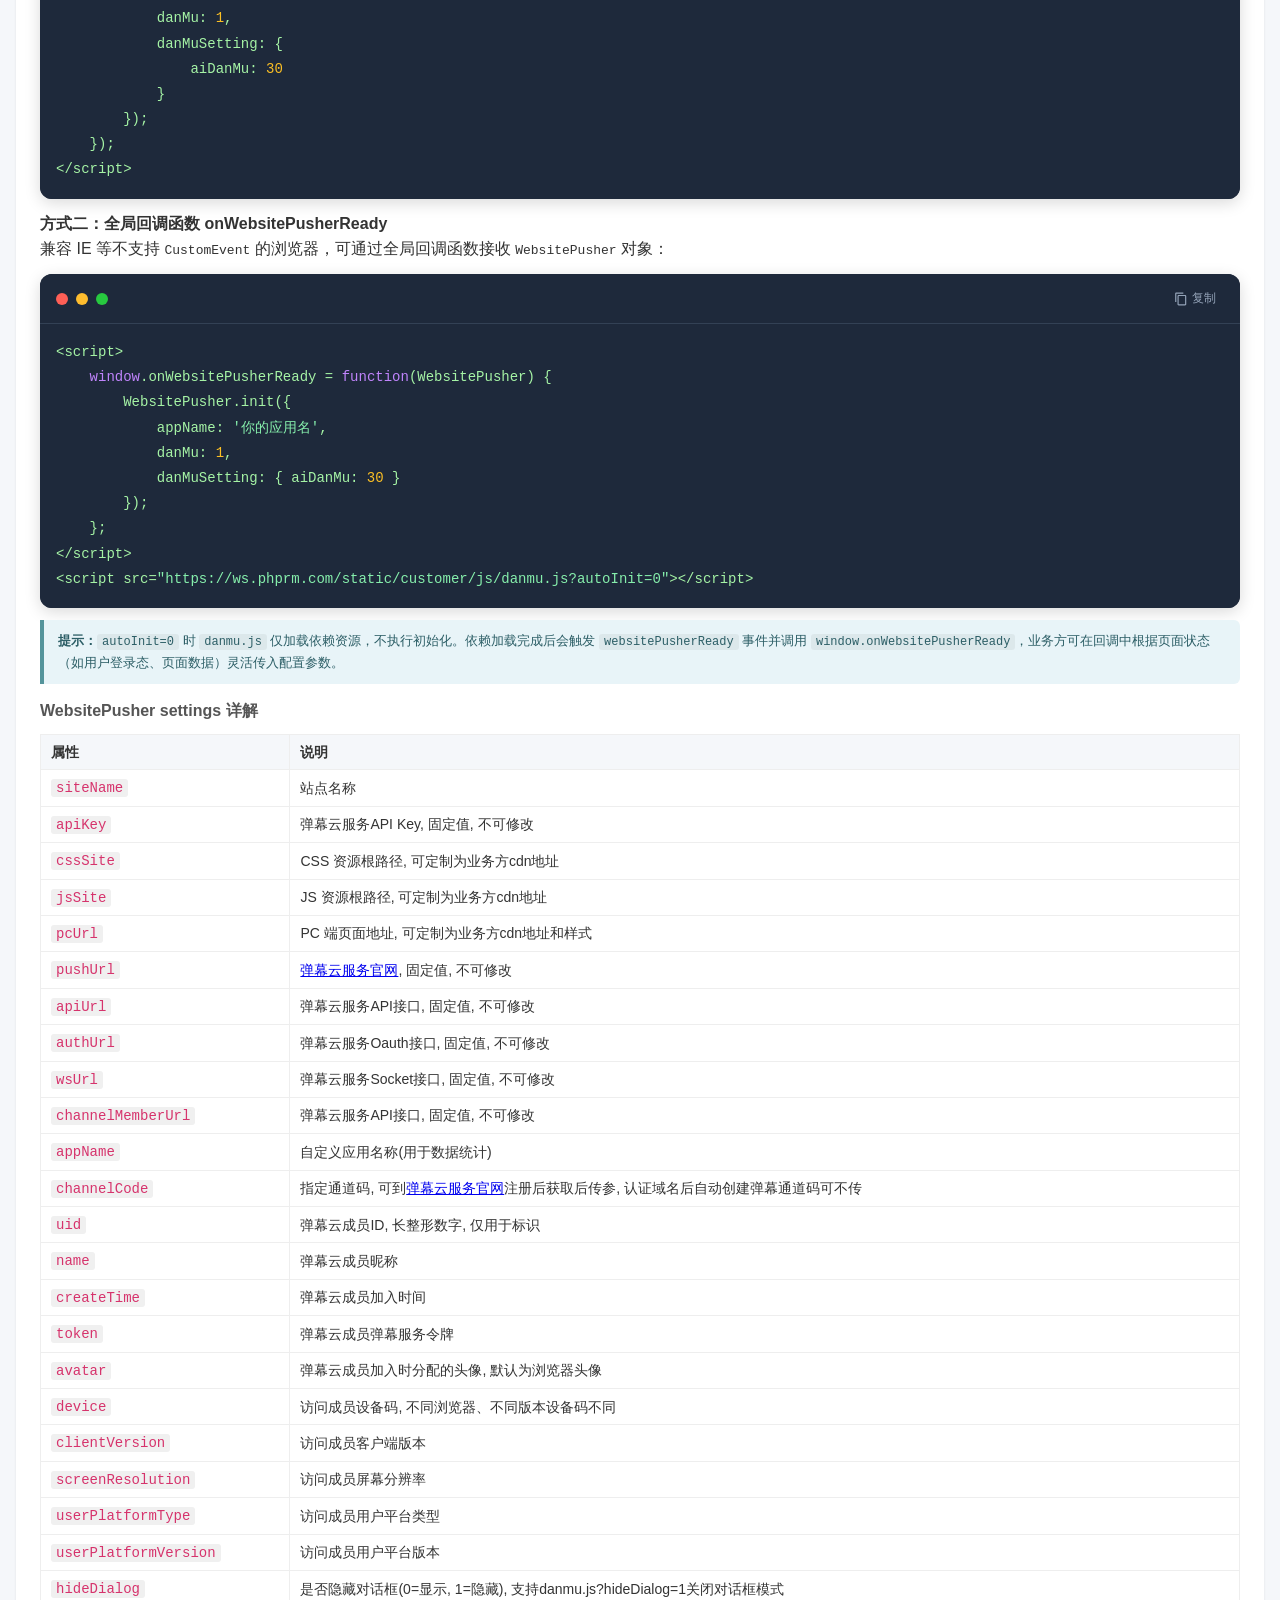
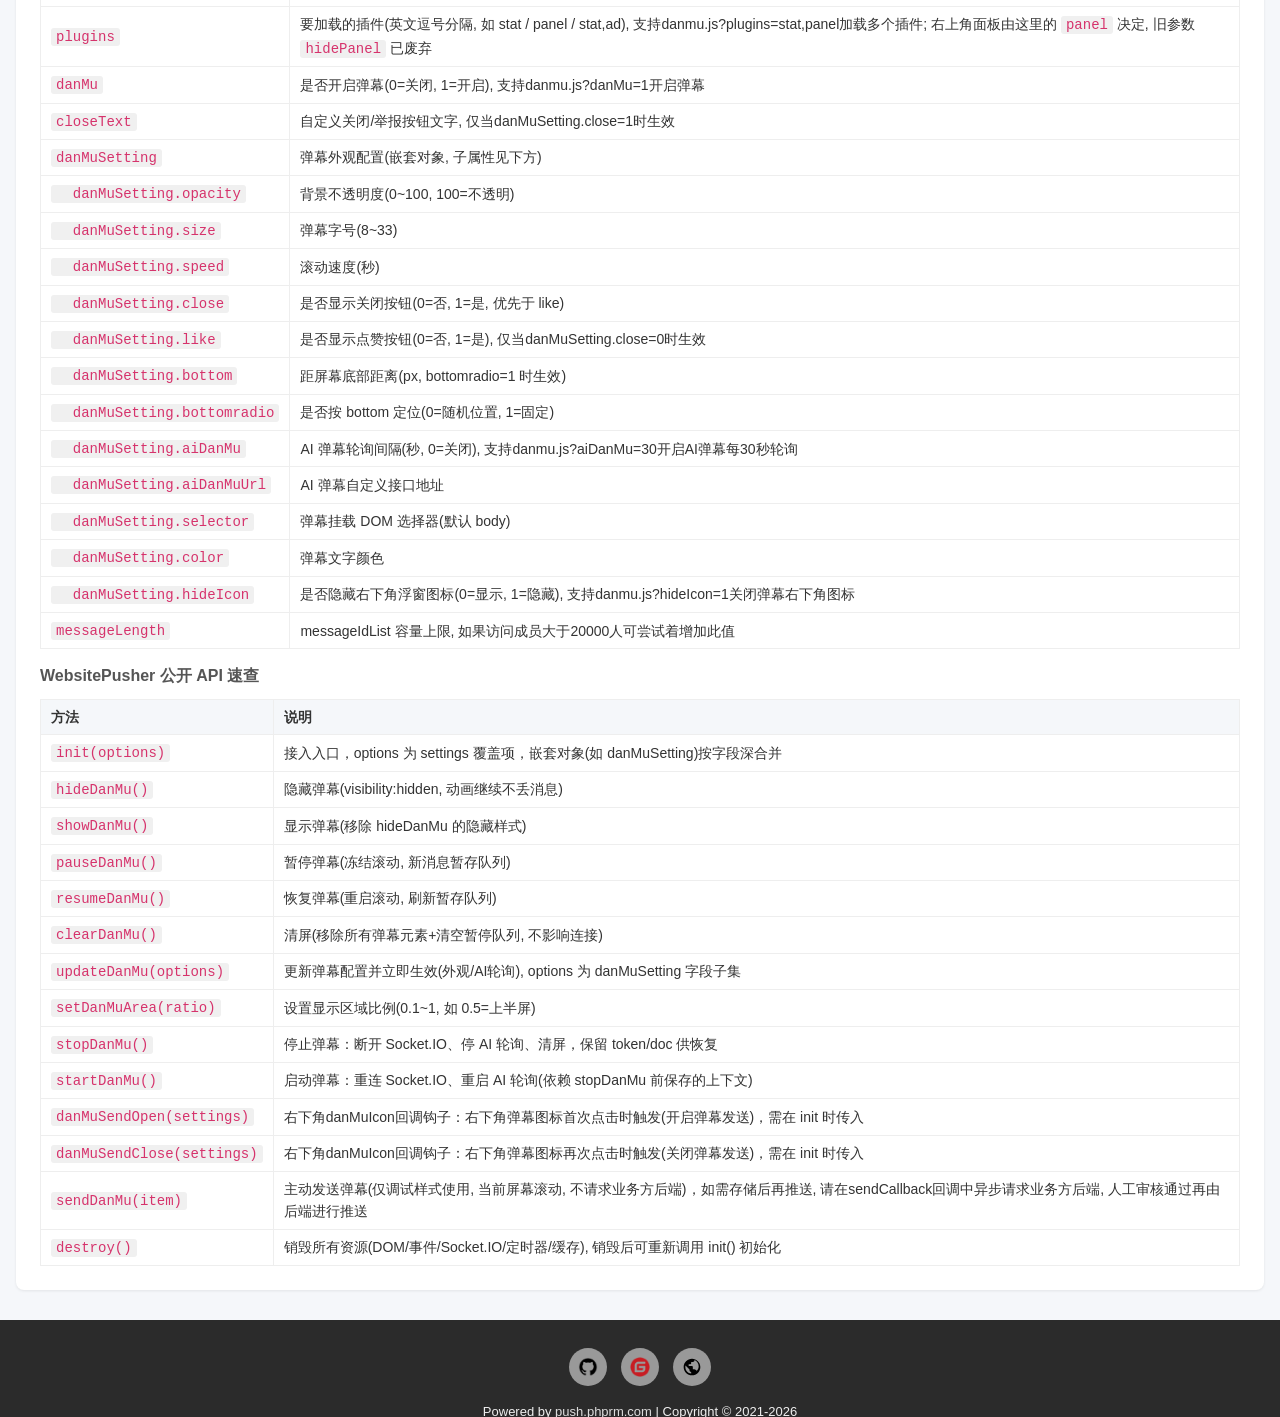
==== commit 4058281e: "feat(control): 支持左下角弹幕设置浮窗和弹幕输入框插件" ====
--- a/index.html
+++ b/index.html
@@ -670,7 +670,7 @@
         appName: "AI弹幕",	 	// 必填
         danMu: 1,				// 弹幕传1
         channelCode: "3db15cb9ff360873027019296797c796",
-        plugins: "",            // 要加载的插件, 英文逗号分隔(如 "stat,ad"); 需要右上角面板写 "panel"
+        plugins: "control",     // 要加载的插件, 英文逗号分隔(如 "control,stat,ad"); 左下角控制面板写 "control", 右上角面板写 "panel"
         hideDialog: 1,			// 是否隐藏默认对话窗口
         danMuSetting: {
             hideIcon: 0,        // 0=显示右下角浮窗图标
@@ -925,6 +925,5 @@
     }
     </script>
     <script type="text/javascript" src="static/js/tinycolor-0.9.15.min.js"></script>
-    <script type="text/javascript" src="static/js/danmu-float.js"></script>
 </body>
 </html>
